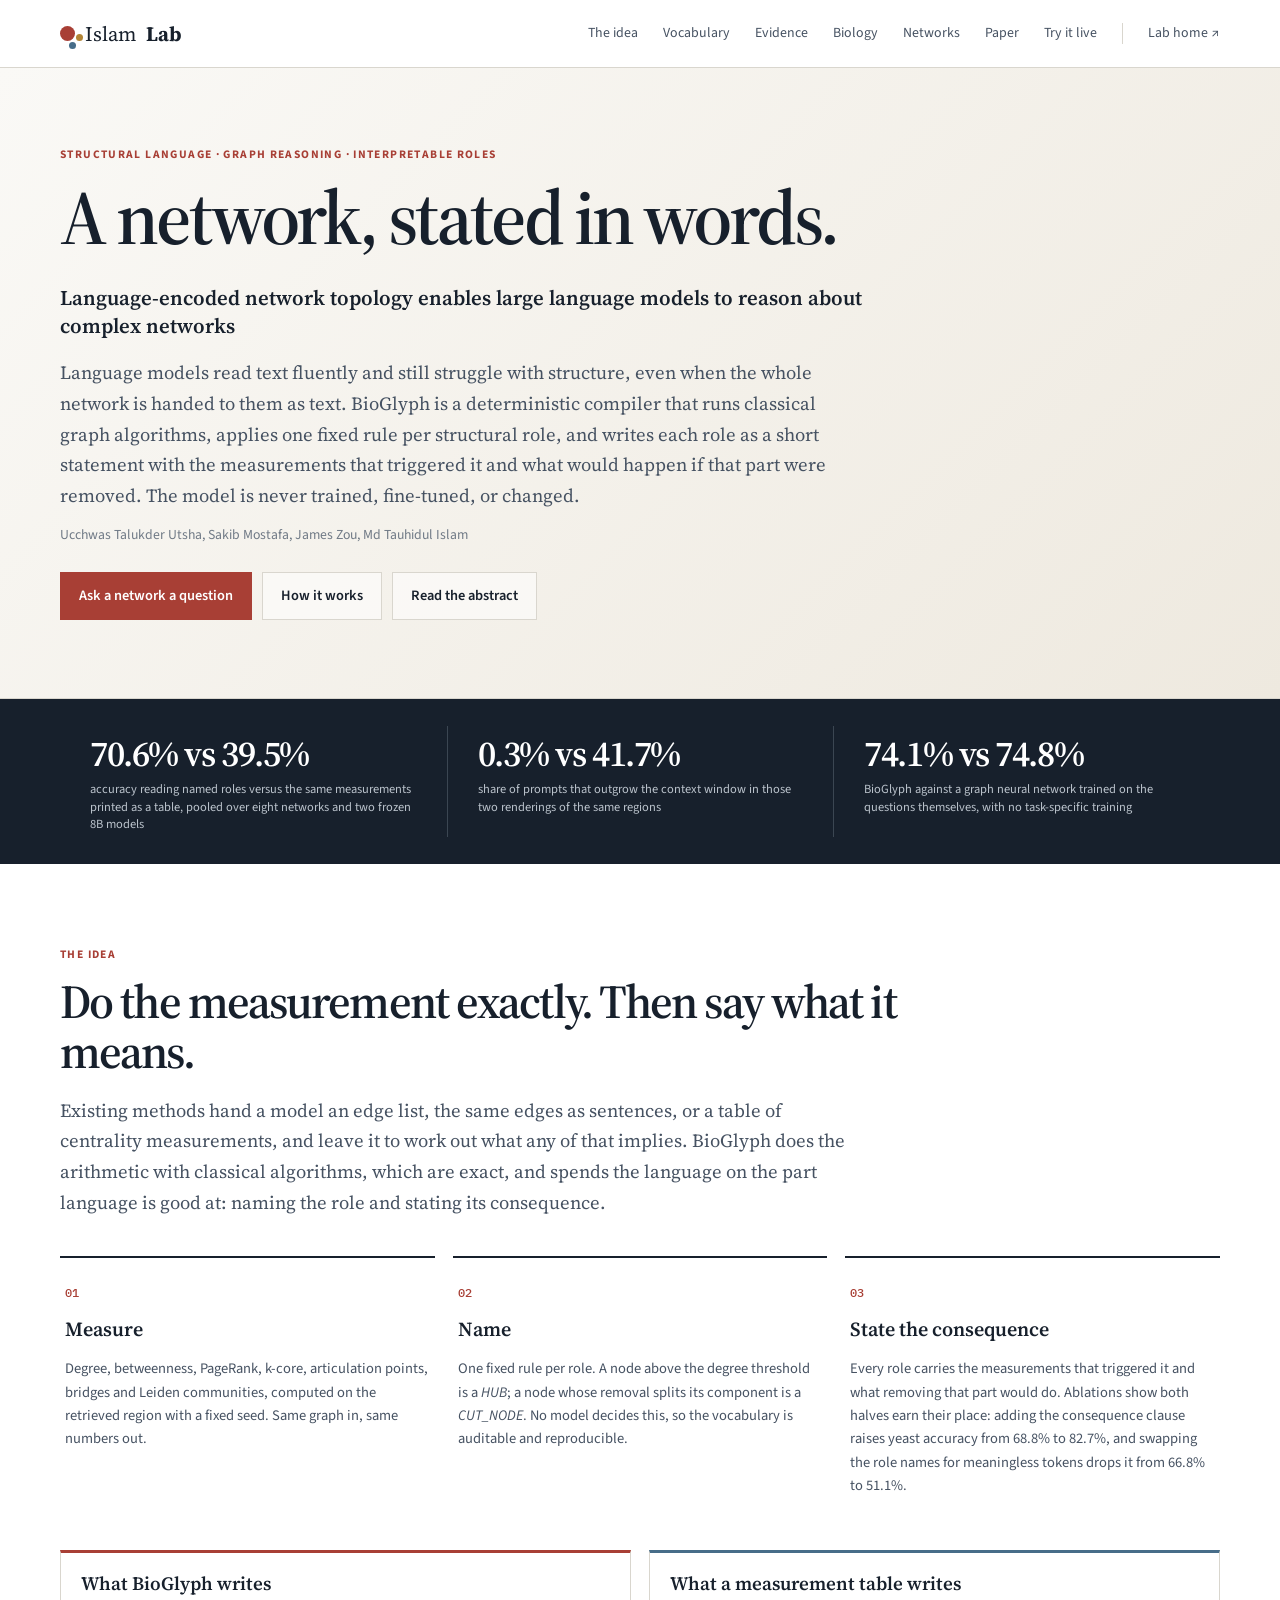
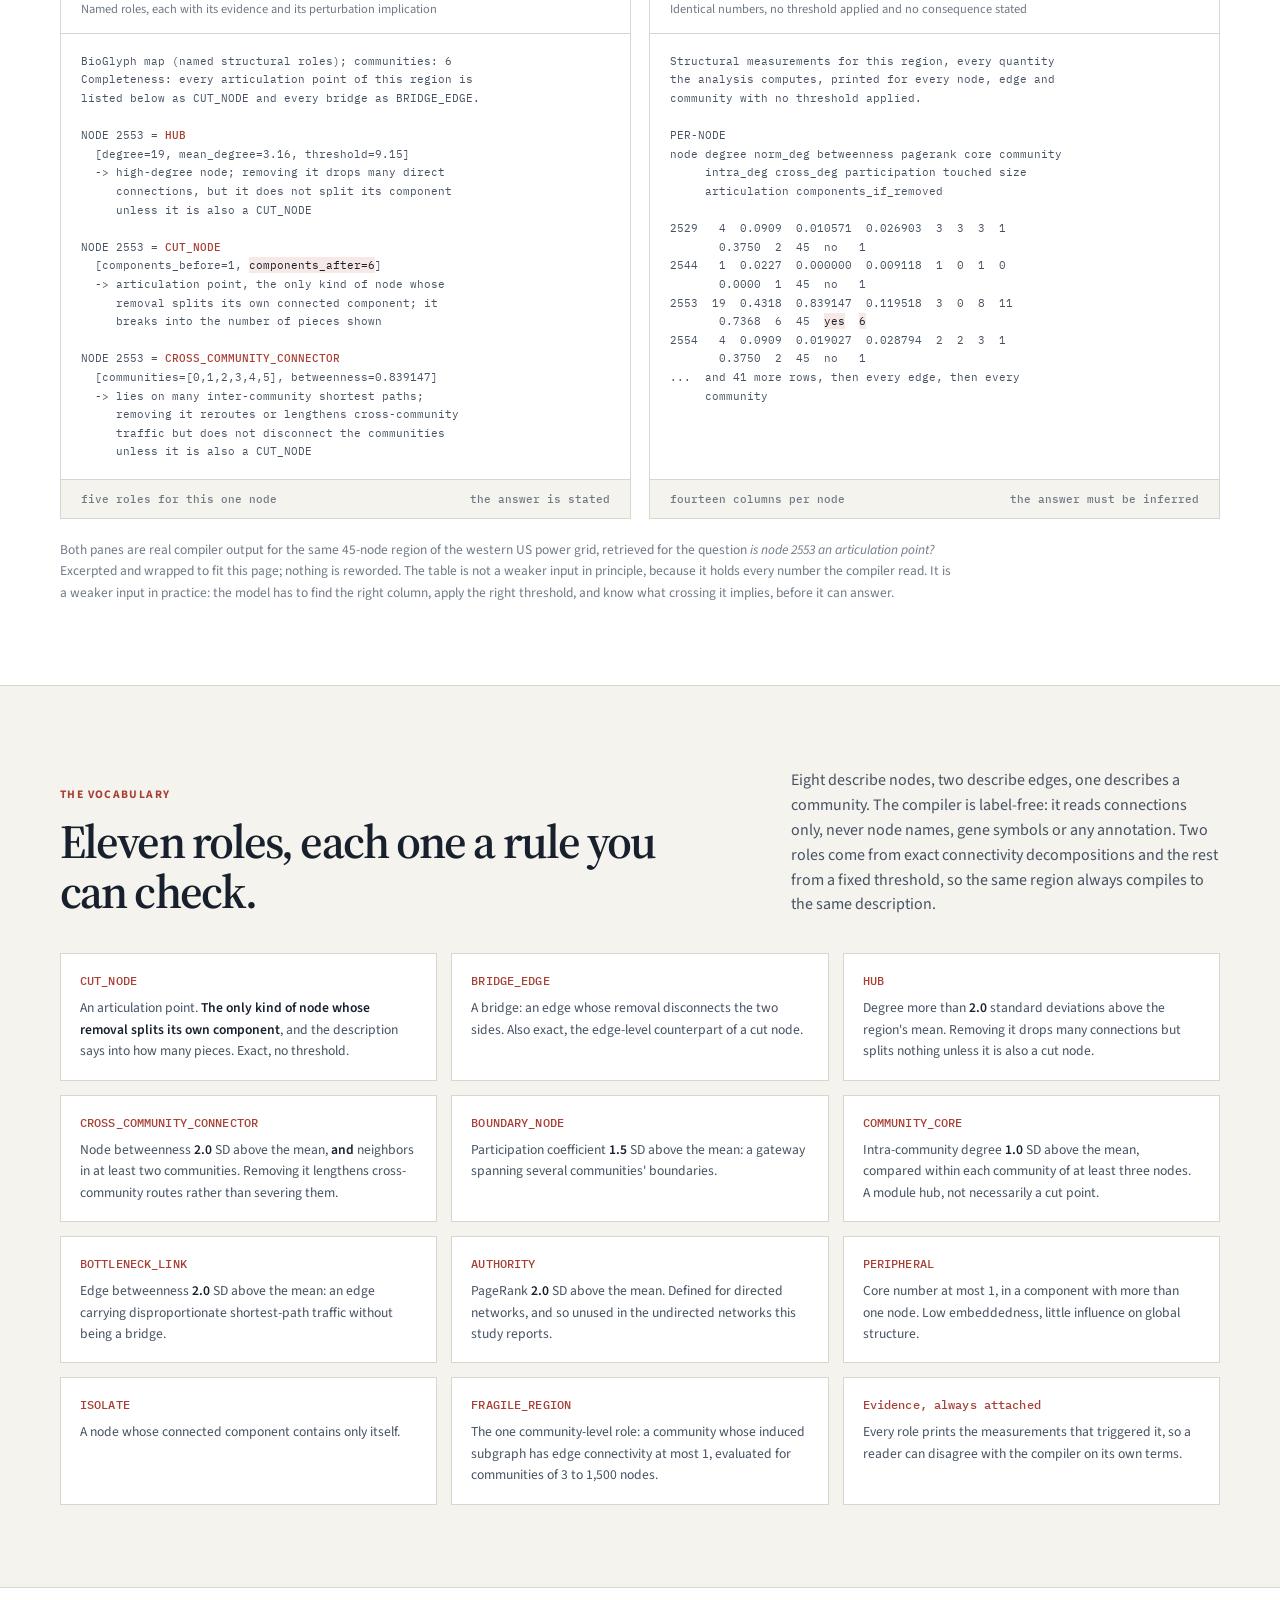
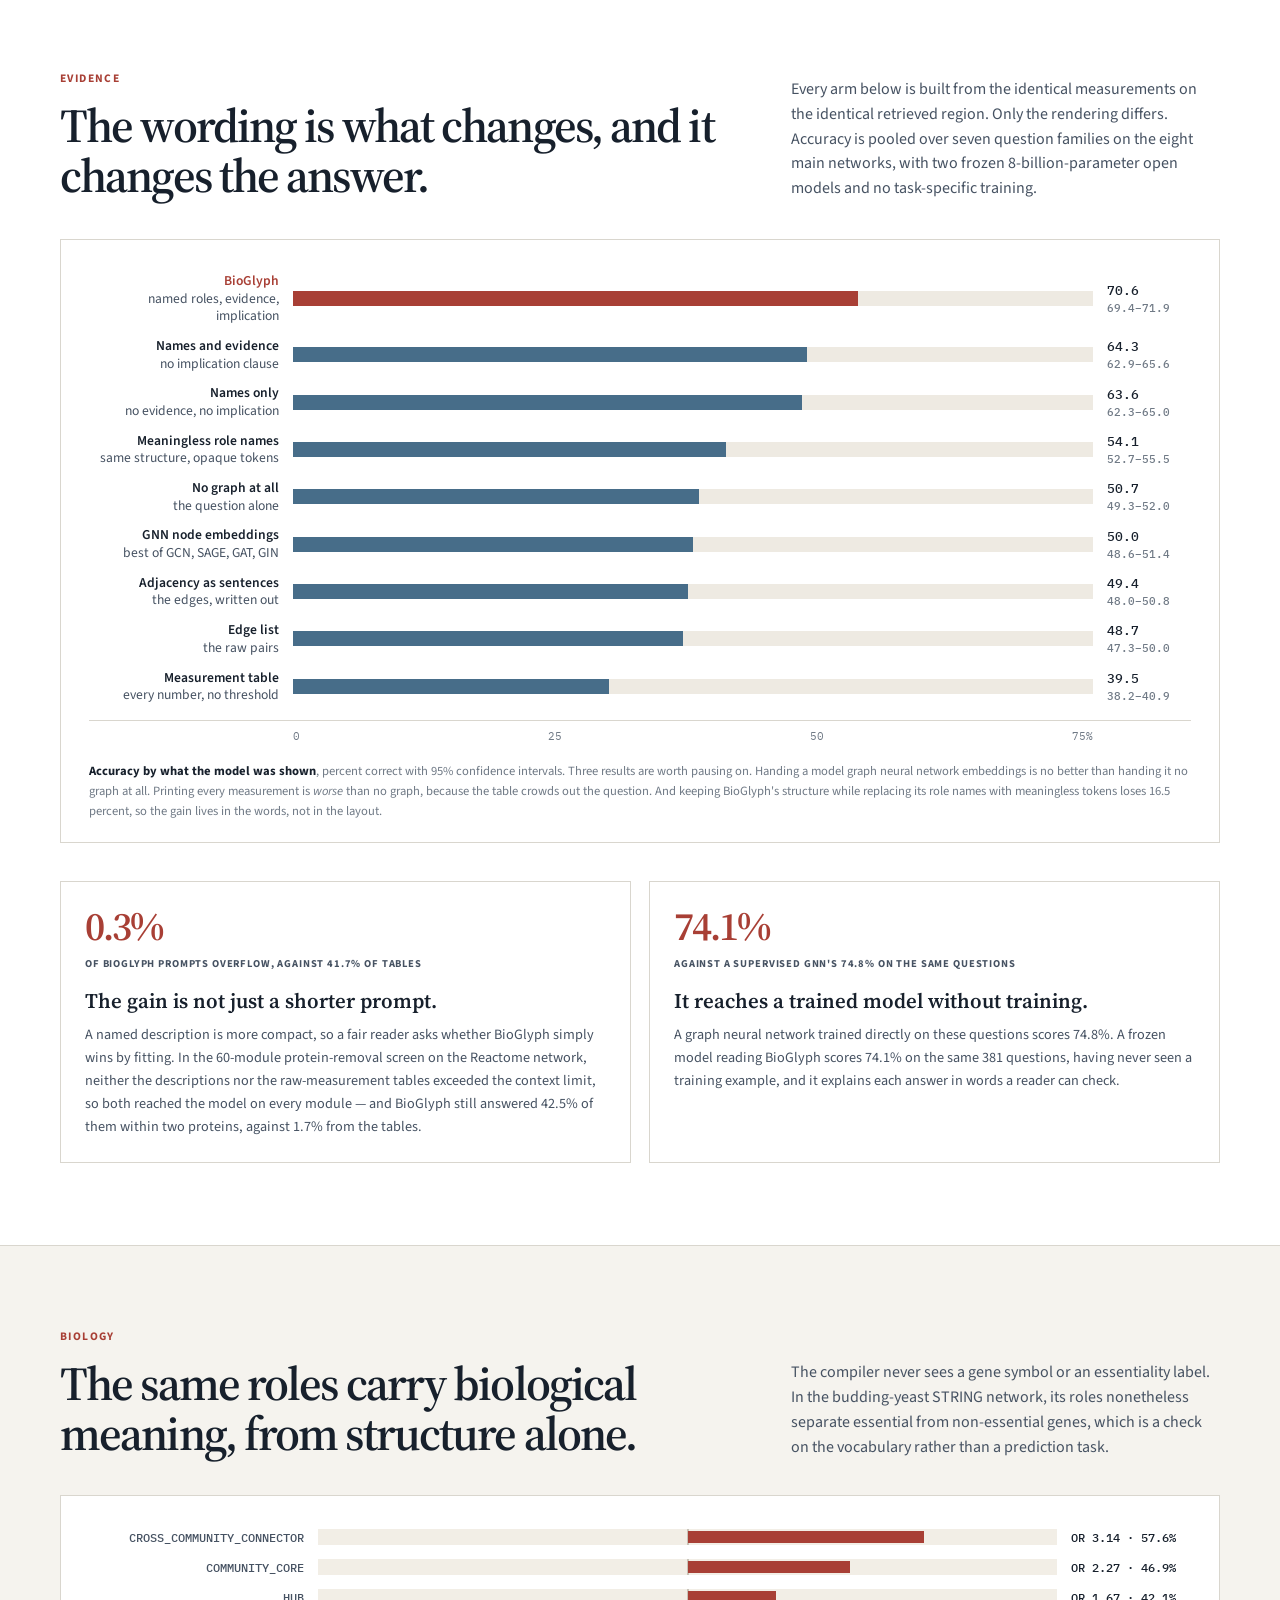
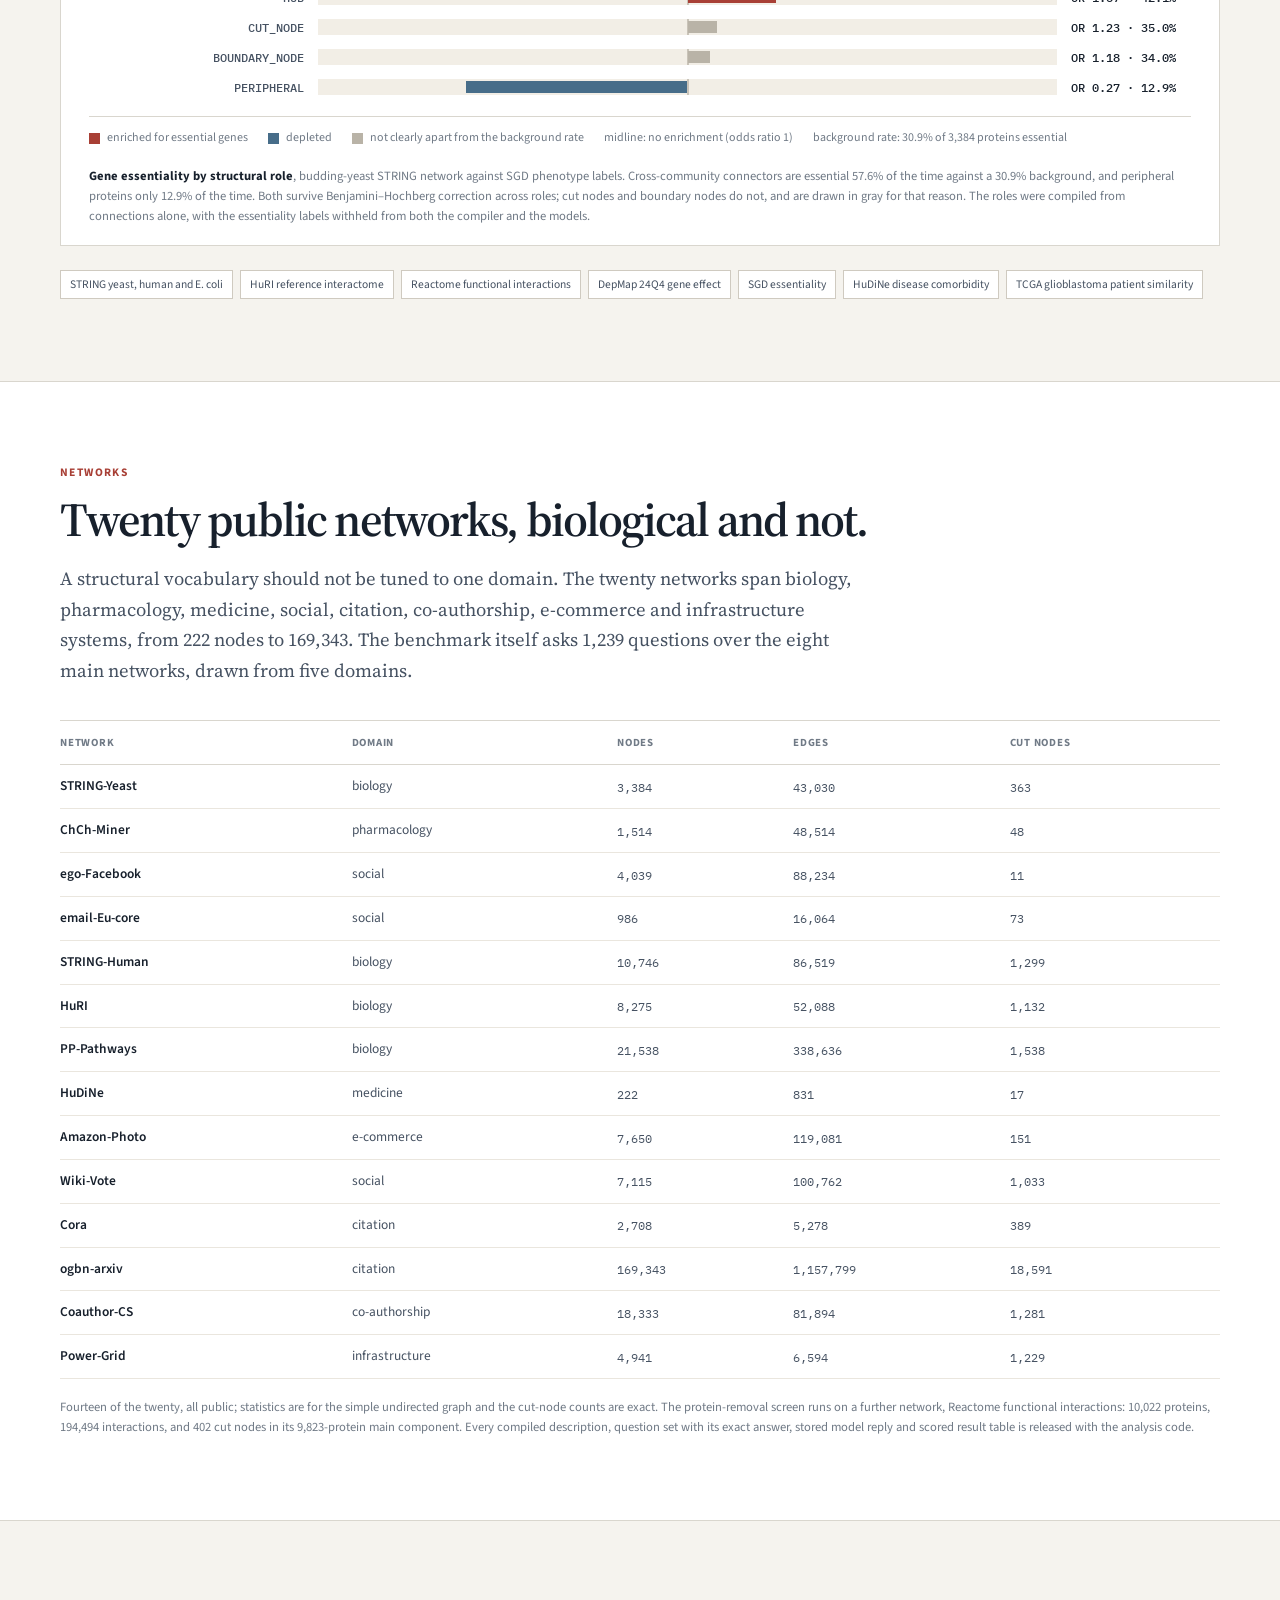
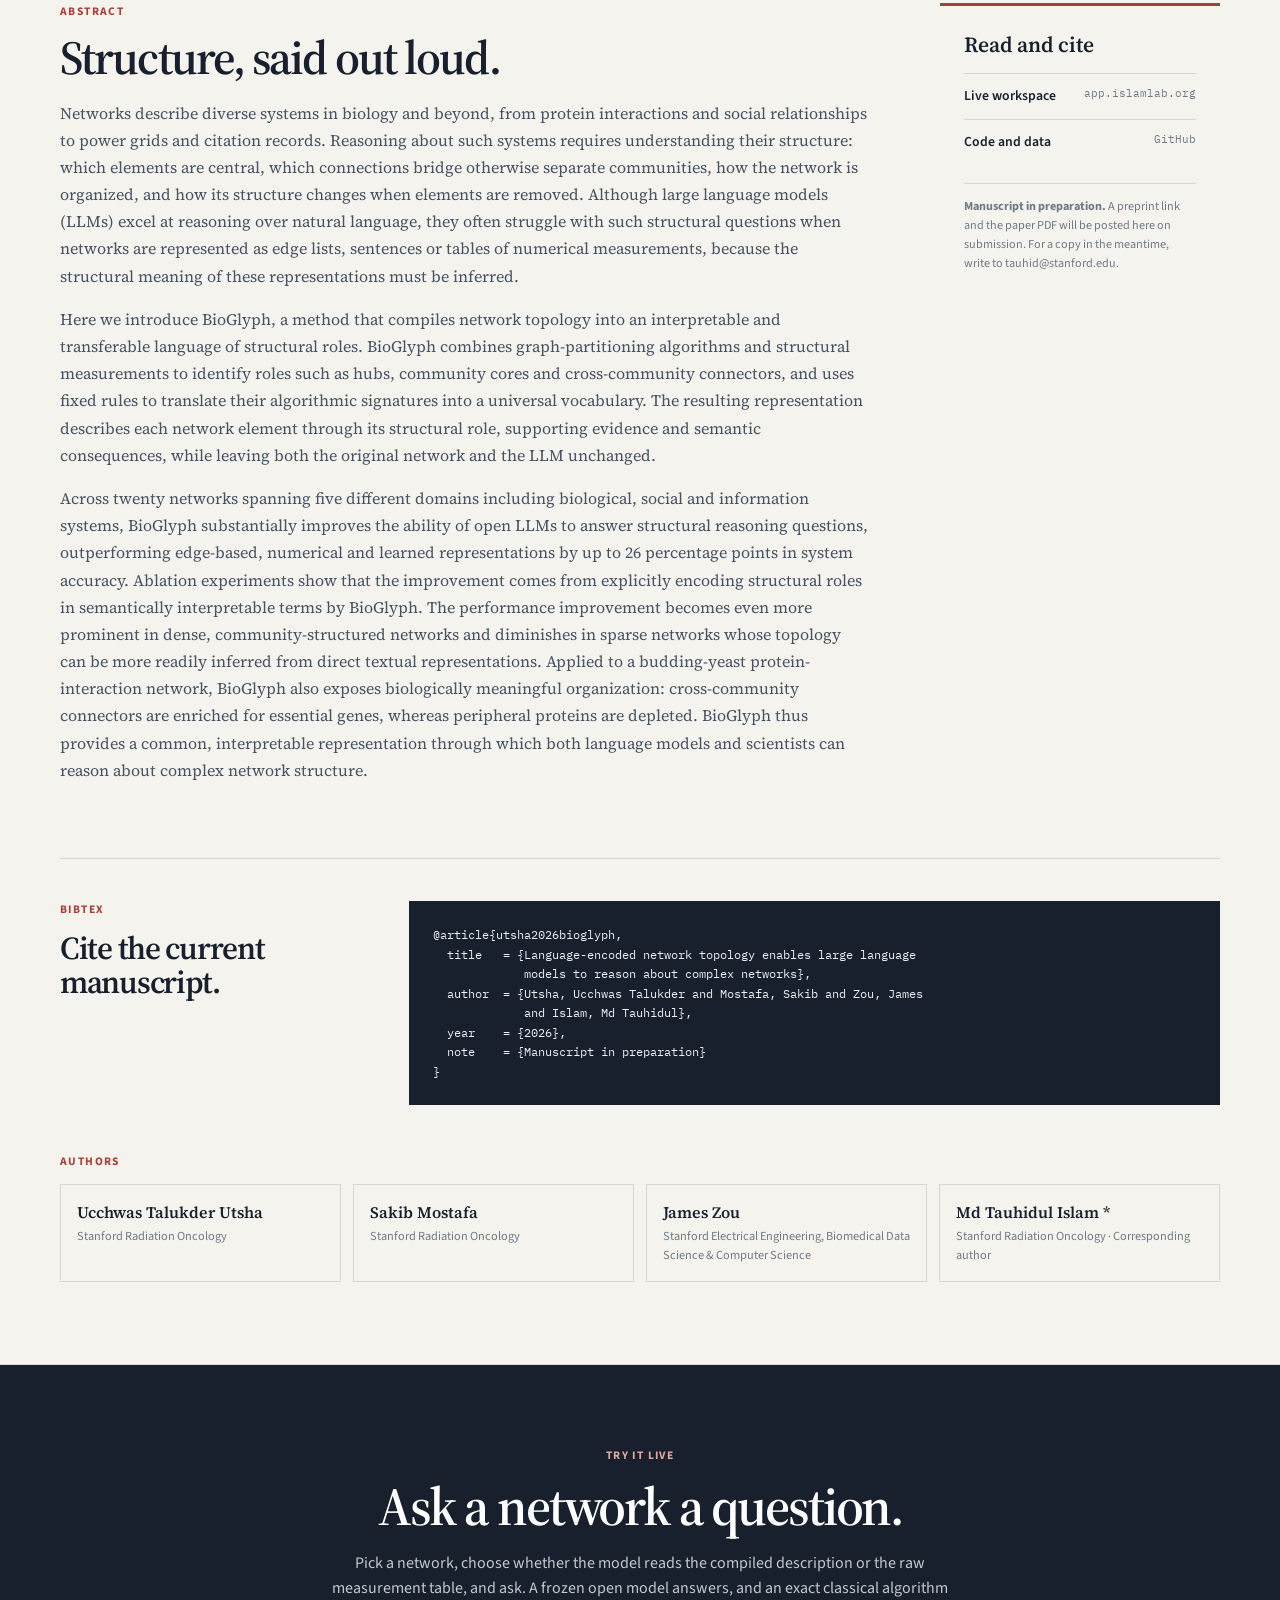
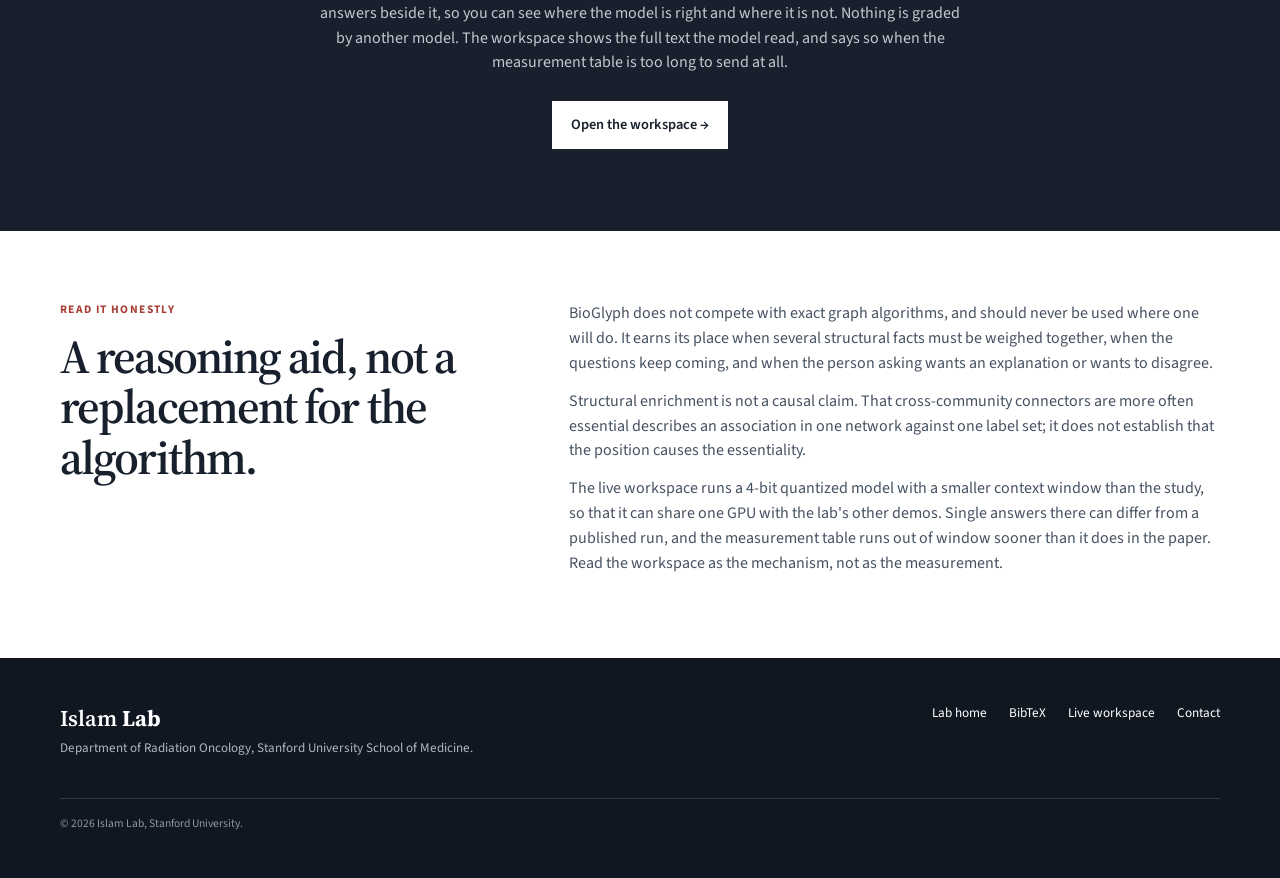
==== bioglyph/index.html @ e112db6c "Add boundary-node row and mark non-significant enrichments as the figure does" ====
<!doctype html>
<html lang="en">
<head>
<meta charset="utf-8">
<meta name="viewport" content="width=device-width, initial-scale=1">
<title>BioGlyph &middot; Language-encoded network topology for large language models</title>
<meta name="description" content="BioGlyph is a deterministic compiler that states a network's structure in words. Small open models reading its named structural roles answer connectivity, importance and perturbation questions far more reliably than from any other rendering of the same region.">
<meta property="og:type" content="website">
<meta property="og:title" content="BioGlyph &middot; Islam Lab">
<meta property="og:description" content="A compiler that states network structure in words, so language models can reason about topology and counterfactuals. Explore the method, the evidence, and a live workspace.">
<meta property="og:url" content="https://islamlab.org/bioglyph/">
<meta name="twitter:card" content="summary">
<link rel="canonical" href="https://islamlab.org/bioglyph/">
<link rel="icon" href="data:image/svg+xml,<svg xmlns='http://www.w3.org/2000/svg' viewBox='0 0 32 32'><rect width='32' height='32' rx='8' fill='%231c2436'/><circle cx='10' cy='11' r='2.4' fill='%23f2c94c'/><circle cx='21' cy='14' r='2.4' fill='%23e07a5f'/><circle cx='14' cy='21.5' r='2' fill='%234f7290'/><circle cx='23' cy='23' r='1.8' fill='%237f9d6a'/></svg>">
<link rel="preconnect" href="https://fonts.googleapis.com">
<link rel="preconnect" href="https://fonts.gstatic.com" crossorigin>
<link href="https://fonts.googleapis.com/css2?family=Source+Serif+4:opsz,wght@8..60,400;8..60,600;8..60,700&family=Source+Sans+3:wght@400;500;600;700&family=IBM+Plex+Mono:wght@400;500&display=swap" rel="stylesheet">
<link rel="stylesheet" href="style.css">
</head>
<body>

<nav class="nav">
  <div class="wrap nav-inner">
    <a class="brand" href="/"><span class="glyph"></span>Islam<b>Lab</b></a>
    <div class="nav-links">
      <a href="#idea">The idea</a>
      <a href="#vocabulary">Vocabulary</a>
      <a href="#evidence">Evidence</a>
      <a href="#biology">Biology</a>
      <a href="#networks">Networks</a>
      <a href="#paper">Paper</a>
      <a href="#try">Try it live</a>
      <a class="back" href="/">Lab home&nbsp;&#8599;</a>
    </div>
  </div>
</nav>

<header class="hero">
  <div class="wrap">
    <div class="eyebrow">Structural language &middot; Graph reasoning &middot; Interpretable roles</div>
    <h1>A network, stated in&nbsp;words.</h1>
    <p class="paper-title">Language-encoded network topology enables large language models to reason about complex networks</p>
    <p class="lead">Language models read text fluently and still struggle with structure, even when the
    whole network is handed to them as text. BioGlyph is a deterministic compiler that runs classical
    graph algorithms, applies one fixed rule per structural role, and writes each role as a short
    statement with the measurements that triggered it and what would happen if that part were
    removed. The model is never trained, fine-tuned, or changed.</p>
    <p class="author-line">Ucchwas Talukder Utsha, Sakib Mostafa, James Zou, Md Tauhidul Islam</p>
    <div class="hero-actions">
      <a class="button primary" href="https://app.islamlab.org/bioglyph/">Ask a network a question</a>
      <a class="button ghost" href="#idea">How it works</a>
      <a class="button ghost" href="#paper">Read the abstract</a>
    </div>
  </div>
</header>

<main>
<section class="numbers">
  <div class="wrap number-grid">
    <div><strong>70.6% vs 39.5%</strong><span>accuracy reading named roles versus the same measurements printed as a table, pooled over eight networks and two frozen 8B models</span></div>
    <div><strong>0.3% vs 41.7%</strong><span>share of prompts that outgrow the context window in those two renderings of the same regions</span></div>
    <div><strong>74.1% vs 74.8%</strong><span>BioGlyph against a graph neural network trained on the questions themselves, with no task-specific training</span></div>
  </div>
</section>

<section id="idea">
  <div class="wrap">
    <div class="eyebrow">The idea</div>
    <h2>Do the measurement exactly. Then say what it means.</h2>
    <p class="lead">Existing methods hand a model an edge list, the same edges as sentences, or a
    table of centrality measurements, and leave it to work out what any of that implies. BioGlyph
    does the arithmetic with classical algorithms, which are exact, and spends the language on the
    part language is good at: naming the role and stating its consequence.</p>

    <div class="steps">
      <article>
        <span>01</span>
        <h3>Measure</h3>
        <p>Degree, betweenness, PageRank, k-core, articulation points, bridges and Leiden
        communities, computed on the retrieved region with a fixed seed. Same graph in, same
        numbers out.</p>
      </article>
      <article>
        <span>02</span>
        <h3>Name</h3>
        <p>One fixed rule per role. A node above the degree threshold is a <em>HUB</em>; a node whose
        removal splits its component is a <em>CUT_NODE</em>. No model decides this, so the vocabulary
        is auditable and reproducible.</p>
      </article>
      <article>
        <span>03</span>
        <h3>State the consequence</h3>
        <p>Every role carries the measurements that triggered it and what removing that part would
        do. Ablations show both halves earn their place: adding the consequence clause raises yeast
        accuracy from 68.8% to 82.7%, and swapping the role names for meaningless tokens drops it
        from 66.8% to 51.1%.</p>
      </article>
    </div>

    <div class="render-pair">
      <div class="render win">
        <div class="render-head">
          <b>What BioGlyph writes</b>
          <span>Named roles, each with its evidence and its perturbation implication</span>
        </div>
<pre>BioGlyph map (named structural roles); communities: 6
Completeness: every articulation point of this region is
listed below as CUT_NODE and every bridge as BRIDGE_EDGE.

NODE 2553 = <span class="rolename">HUB</span>
  [degree=19, mean_degree=3.16, threshold=9.15]
  -&gt; high-degree node; removing it drops many direct
     connections, but it does not split its component
     unless it is also a CUT_NODE

NODE 2553 = <span class="rolename">CUT_NODE</span>
  [components_before=1, <mark>components_after=6</mark>]
  -&gt; articulation point, the only kind of node whose
     removal splits its own connected component; it
     breaks into the number of pieces shown

NODE 2553 = <span class="rolename">CROSS_COMMUNITY_CONNECTOR</span>
  [communities=[0,1,2,3,4,5], betweenness=0.839147]
  -&gt; lies on many inter-community shortest paths;
     removing it reroutes or lengthens cross-community
     traffic but does not disconnect the communities
     unless it is also a CUT_NODE</pre>
        <div class="render-foot"><span>five roles for this one node</span><span>the answer is stated</span></div>
      </div>

      <div class="render lose">
        <div class="render-head">
          <b>What a measurement table writes</b>
          <span>Identical numbers, no threshold applied and no consequence stated</span>
        </div>
<pre>Structural measurements for this region, every quantity
the analysis computes, printed for every node, edge and
community with no threshold applied.

PER-NODE
node degree norm_deg betweenness pagerank core community
     intra_deg cross_deg participation touched size
     articulation components_if_removed

2529   4  0.0909  0.010571  0.026903  3  3  3  1
       0.3750  2  45  no   1
2544   1  0.0227  0.000000  0.009118  1  0  1  0
       0.0000  1  45  no   1
2553  19  0.4318  0.839147  0.119518  3  0  8  11
       0.7368  6  45  <mark>yes</mark>  <mark>6</mark>
2554   4  0.0909  0.019027  0.028794  2  2  3  1
       0.3750  2  45  no   1
...  and 41 more rows, then every edge, then every
     community</pre>
        <div class="render-foot"><span>fourteen columns per node</span><span>the answer must be inferred</span></div>
      </div>
    </div>
    <p class="render-note">Both panes are real compiler output for the same 45-node region of the
    western US power grid, retrieved for the question <i>is node 2553 an articulation point?</i>
    Excerpted and wrapped to fit this page; nothing is reworded. The table is not a weaker input in
    principle, because it holds every number the compiler read. It is a weaker input in practice:
    the model has to find the right column, apply the right threshold, and know what crossing it
    implies, before it can answer.</p>
  </div>
</section>

<section id="vocabulary" class="alt">
  <div class="wrap">
    <div class="section-head">
      <div>
        <div class="eyebrow">The vocabulary</div>
        <h2>Eleven roles, each one a rule you can check.</h2>
      </div>
      <p>Eight describe nodes, two describe edges, one describes a community. The compiler is
      label-free: it reads connections only, never node names, gene symbols or any annotation. Two
      roles come from exact connectivity decompositions and the rest from a fixed threshold, so the
      same region always compiles to the same description.</p>
    </div>
    <div class="roles">
      <div class="role"><b>CUT_NODE</b><p>An articulation point. <em>The only kind of node whose
      removal splits its own component</em>, and the description says into how many pieces. Exact,
      no threshold.</p></div>
      <div class="role"><b>BRIDGE_EDGE</b><p>A bridge: an edge whose removal disconnects the two
      sides. Also exact, the edge-level counterpart of a cut node.</p></div>
      <div class="role"><b>HUB</b><p>Degree more than <em>2.0</em> standard deviations above the
      region's mean. Removing it drops many connections but splits nothing unless it is also a cut
      node.</p></div>
      <div class="role"><b>CROSS_COMMUNITY_CONNECTOR</b><p>Node betweenness <em>2.0</em> SD above the
      mean, <em>and</em> neighbors in at least two communities. Removing it lengthens
      cross-community routes rather than severing them.</p></div>
      <div class="role"><b>BOUNDARY_NODE</b><p>Participation coefficient <em>1.5</em> SD above the
      mean: a gateway spanning several communities' boundaries.</p></div>
      <div class="role"><b>COMMUNITY_CORE</b><p>Intra-community degree <em>1.0</em> SD above the
      mean, compared within each community of at least three nodes. A module hub, not necessarily a
      cut point.</p></div>
      <div class="role"><b>BOTTLENECK_LINK</b><p>Edge betweenness <em>2.0</em> SD above the mean:
      an edge carrying disproportionate shortest-path traffic without being a bridge.</p></div>
      <div class="role"><b>AUTHORITY</b><p>PageRank <em>2.0</em> SD above the mean. Defined for
      directed networks, and so unused in the undirected networks this study reports.</p></div>
      <div class="role"><b>PERIPHERAL</b><p>Core number at most 1, in a component with more than one
      node. Low embeddedness, little influence on global structure.</p></div>
      <div class="role"><b>ISOLATE</b><p>A node whose connected component contains only
      itself.</p></div>
      <div class="role"><b>FRAGILE_REGION</b><p>The one community-level role: a community whose
      induced subgraph has edge connectivity at most 1, evaluated for communities of 3 to 1,500
      nodes.</p></div>
      <div class="role"><b>Evidence, always attached</b><p>Every role prints the measurements that
      triggered it, so a reader can disagree with the compiler on its own terms.</p></div>
    </div>
  </div>
</section>

<section id="evidence">
  <div class="wrap">
    <div class="section-head">
      <div>
        <div class="eyebrow">Evidence</div>
        <h2>The wording is what changes, and it changes the answer.</h2>
      </div>
      <p>Every arm below is built from the identical measurements on the identical retrieved region.
      Only the rendering differs. Accuracy is pooled over seven question families on the eight main
      networks, with two frozen 8-billion-parameter open models and no task-specific training.</p>
    </div>

    <div class="chart">
      <div class="chart-row hi">
        <div class="k"><b>BioGlyph</b>named roles, evidence, implication</div>
        <div class="bar"><i style="--w:70.6%"></i></div>
        <div class="v">70.6<small>69.4&ndash;71.9</small></div>
      </div>
      <div class="chart-row">
        <div class="k"><b>Names and evidence</b>no implication clause</div>
        <div class="bar"><i style="--w:64.3%"></i></div>
        <div class="v">64.3<small>62.9&ndash;65.6</small></div>
      </div>
      <div class="chart-row">
        <div class="k"><b>Names only</b>no evidence, no implication</div>
        <div class="bar"><i style="--w:63.6%"></i></div>
        <div class="v">63.6<small>62.3&ndash;65.0</small></div>
      </div>
      <div class="chart-row">
        <div class="k"><b>Meaningless role names</b>same structure, opaque tokens</div>
        <div class="bar"><i style="--w:54.1%"></i></div>
        <div class="v">54.1<small>52.7&ndash;55.5</small></div>
      </div>
      <div class="chart-row">
        <div class="k"><b>No graph at all</b>the question alone</div>
        <div class="bar"><i style="--w:50.7%"></i></div>
        <div class="v">50.7<small>49.3&ndash;52.0</small></div>
      </div>
      <div class="chart-row">
        <div class="k"><b>GNN node embeddings</b>best of GCN, SAGE, GAT, GIN</div>
        <div class="bar"><i style="--w:50.0%"></i></div>
        <div class="v">50.0<small>48.6&ndash;51.4</small></div>
      </div>
      <div class="chart-row">
        <div class="k"><b>Adjacency as sentences</b>the edges, written out</div>
        <div class="bar"><i style="--w:49.4%"></i></div>
        <div class="v">49.4<small>48.0&ndash;50.8</small></div>
      </div>
      <div class="chart-row">
        <div class="k"><b>Edge list</b>the raw pairs</div>
        <div class="bar"><i style="--w:48.7%"></i></div>
        <div class="v">48.7<small>47.3&ndash;50.0</small></div>
      </div>
      <div class="chart-row">
        <div class="k"><b>Measurement table</b>every number, no threshold</div>
        <div class="bar"><i style="--w:39.5%"></i></div>
        <div class="v">39.5<small>38.2&ndash;40.9</small></div>
      </div>
      <div class="chart-axis"><div class="ticks"><span>0</span><span>25</span><span>50</span><span>75%</span></div></div>
      <p class="chart-cap"><b>Accuracy by what the model was shown</b>, percent correct with 95%
      confidence intervals. Three results are worth pausing on. Handing a model graph neural network
      embeddings is no better than handing it no graph at all. Printing every measurement is
      <i>worse</i> than no graph, because the table crowds out the question. And keeping BioGlyph's
      structure while replacing its role names with meaningless tokens loses 16.5 percent, so the
      gain lives in the words, not in the layout.</p>
    </div>

    <div class="finds">
      <div class="find">
        <strong>0.3%</strong><span>of BioGlyph prompts overflow, against 41.7% of tables</span>
        <h3>The gain is not just a shorter prompt.</h3>
        <p>A named description is more compact, so a fair reader asks whether BioGlyph simply wins by
        fitting. In the 60-module protein-removal screen on the Reactome network, neither the
        descriptions nor the raw-measurement tables exceeded the context limit, so both reached the
        model on every module &mdash; and BioGlyph still answered 42.5% of them within two proteins,
        against 1.7% from the tables.</p>
      </div>
      <div class="find">
        <strong>74.1%</strong><span>against a supervised GNN's 74.8% on the same questions</span>
        <h3>It reaches a trained model without training.</h3>
        <p>A graph neural network trained directly on these questions scores 74.8%. A frozen model
        reading BioGlyph scores 74.1% on the same 381 questions, having never seen a training
        example, and it explains each answer in words a reader can check.</p>
      </div>
    </div>
  </div>
</section>

<section id="biology" class="alt">
  <div class="wrap">
    <div class="section-head">
      <div>
        <div class="eyebrow">Biology</div>
        <h2>The same roles carry biological meaning, from structure alone.</h2>
      </div>
      <p>The compiler never sees a gene symbol or an essentiality label. In the budding-yeast STRING
      network, its roles nonetheless separate essential from non-essential genes, which is a check on
      the vocabulary rather than a prediction task.</p>
    </div>

    <div class="enrich">
      <div class="enrich-row">
        <div class="k">CROSS_COMMUNITY_CONNECTOR</div>
        <div class="track"><i style="--l:50%;--w:32%"></i></div>
        <div class="v">OR 3.14 &middot; 57.6%</div>
      </div>
      <div class="enrich-row">
        <div class="k">COMMUNITY_CORE</div>
        <div class="track"><i style="--l:50%;--w:22%"></i></div>
        <div class="v">OR 2.27 &middot; 46.9%</div>
      </div>
      <div class="enrich-row">
        <div class="k">HUB</div>
        <div class="track"><i style="--l:50%;--w:12%"></i></div>
        <div class="v">OR 1.67 &middot; 42.1%</div>
      </div>
      <div class="enrich-row ns">
        <div class="k">CUT_NODE</div>
        <div class="track"><i style="--l:50%;--w:4%"></i></div>
        <div class="v">OR 1.23 &middot; 35.0%</div>
      </div>
      <div class="enrich-row ns">
        <div class="k">BOUNDARY_NODE</div>
        <div class="track"><i style="--l:50%;--w:3%"></i></div>
        <div class="v">OR 1.18 &middot; 34.0%</div>
      </div>
      <div class="enrich-row dep">
        <div class="k">PERIPHERAL</div>
        <div class="track"><i style="--l:20%;--w:30%"></i></div>
        <div class="v">OR 0.27 &middot; 12.9%</div>
      </div>
      <div class="enrich-legend">
        <span><i class="up"></i>enriched for essential genes</span>
        <span><i class="down"></i>depleted</span>
        <span><i class="ns"></i>not clearly apart from the background rate</span>
        <span>midline: no enrichment (odds ratio 1)</span>
        <span>background rate: 30.9% of 3,384 proteins essential</span>
      </div>
      <p class="chart-cap"><b>Gene essentiality by structural role</b>, budding-yeast STRING network
      against SGD phenotype labels. Cross-community connectors are essential 57.6% of the time
      against a 30.9% background, and peripheral proteins only 12.9% of the time. Both survive
      Benjamini&ndash;Hochberg correction across roles; cut nodes and boundary nodes do not, and are
      drawn in gray for that reason. The roles were compiled from connections alone, with the
      essentiality labels withheld from both the compiler and the models.</p>
    </div>

    <div class="pill-row">
      <span>STRING yeast, human and E. coli</span>
      <span>HuRI reference interactome</span>
      <span>Reactome functional interactions</span>
      <span>DepMap 24Q4 gene effect</span>
      <span>SGD essentiality</span>
      <span>HuDiNe disease comorbidity</span>
      <span>TCGA glioblastoma patient similarity</span>
    </div>
  </div>
</section>

<section id="networks">
  <div class="wrap">
    <div class="eyebrow">Networks</div>
    <h2>Twenty public networks, biological and not.</h2>
    <p class="lead">A structural vocabulary should not be tuned to one domain. The twenty networks
    span biology, pharmacology, medicine, social, citation, co-authorship, e-commerce and
    infrastructure systems, from 222 nodes to 169,343. The benchmark itself asks 1,239 questions
    over the eight main networks, drawn from five domains.</p>
    <div class="datasets">
      <table>
        <thead><tr><th>Network</th><th>Domain</th><th class="n">Nodes</th><th class="n">Edges</th><th class="n">Cut nodes</th></tr></thead>
        <tbody>
          <tr><td>STRING-Yeast</td><td>biology</td><td class="n">3,384</td><td class="n">43,030</td><td class="n">363</td></tr>
          <tr><td>ChCh-Miner</td><td>pharmacology</td><td class="n">1,514</td><td class="n">48,514</td><td class="n">48</td></tr>
          <tr><td>ego-Facebook</td><td>social</td><td class="n">4,039</td><td class="n">88,234</td><td class="n">11</td></tr>
          <tr><td>email-Eu-core</td><td>social</td><td class="n">986</td><td class="n">16,064</td><td class="n">73</td></tr>
          <tr><td>STRING-Human</td><td>biology</td><td class="n">10,746</td><td class="n">86,519</td><td class="n">1,299</td></tr>
          <tr><td>HuRI</td><td>biology</td><td class="n">8,275</td><td class="n">52,088</td><td class="n">1,132</td></tr>
          <tr><td>PP-Pathways</td><td>biology</td><td class="n">21,538</td><td class="n">338,636</td><td class="n">1,538</td></tr>
          <tr><td>HuDiNe</td><td>medicine</td><td class="n">222</td><td class="n">831</td><td class="n">17</td></tr>
          <tr><td>Amazon-Photo</td><td>e-commerce</td><td class="n">7,650</td><td class="n">119,081</td><td class="n">151</td></tr>
          <tr><td>Wiki-Vote</td><td>social</td><td class="n">7,115</td><td class="n">100,762</td><td class="n">1,033</td></tr>
          <tr><td>Cora</td><td>citation</td><td class="n">2,708</td><td class="n">5,278</td><td class="n">389</td></tr>
          <tr><td>ogbn-arxiv</td><td>citation</td><td class="n">169,343</td><td class="n">1,157,799</td><td class="n">18,591</td></tr>
          <tr><td>Coauthor-CS</td><td>co-authorship</td><td class="n">18,333</td><td class="n">81,894</td><td class="n">1,281</td></tr>
          <tr><td>Power-Grid</td><td>infrastructure</td><td class="n">4,941</td><td class="n">6,594</td><td class="n">1,229</td></tr>
        </tbody>
      </table>
    </div>
    <p class="chart-cap">Fourteen of the twenty, all public; statistics are for the simple
    undirected graph and the cut-node counts are exact. The protein-removal screen runs on a
    further network, Reactome functional interactions: 10,022 proteins, 194,494 interactions, and
    402 cut nodes in its 9,823-protein main component. Every compiled description, question set
    with its exact answer, stored model reply and scored result table is released with the analysis
    code.</p>
  </div>
</section>

<section id="paper" class="alt">
  <div class="wrap">
    <div class="paper-grid">
      <div>
        <div class="eyebrow">Abstract</div>
        <h2>Structure, said out loud.</h2>
        <div class="abstract-copy">
          <p>Networks describe diverse systems in biology and beyond, from protein interactions and
          social relationships to power grids and citation records. Reasoning about such systems
          requires understanding their structure: which elements are central, which connections
          bridge otherwise separate communities, how the network is organized, and how its structure
          changes when elements are removed. Although large language models (LLMs) excel at reasoning
          over natural language, they often struggle with such structural questions when networks are
          represented as edge lists, sentences or tables of numerical measurements, because the
          structural meaning of these representations must be inferred.</p>
          <p>Here we introduce BioGlyph, a method that compiles network topology into an interpretable
          and transferable language of structural roles. BioGlyph combines graph-partitioning
          algorithms and structural measurements to identify roles such as hubs, community cores and
          cross-community connectors, and uses fixed rules to translate their algorithmic signatures
          into a universal vocabulary. The resulting representation describes each network element
          through its structural role, supporting evidence and semantic consequences, while leaving
          both the original network and the LLM unchanged.</p>
          <p>Across twenty networks spanning five different domains including biological, social and
          information systems, BioGlyph substantially improves the ability of open LLMs to answer
          structural reasoning questions, outperforming edge-based, numerical and learned
          representations by up to 26 percentage points in system accuracy. Ablation experiments show
          that the improvement comes from explicitly encoding structural roles in semantically
          interpretable terms by BioGlyph. The performance improvement becomes even more prominent in
          dense, community-structured networks and diminishes in sparse networks whose topology can
          be more readily inferred from direct textual representations. Applied to a budding-yeast
          protein-interaction network, BioGlyph also exposes biologically meaningful organization:
          cross-community connectors are enriched for essential genes, whereas peripheral proteins
          are depleted. BioGlyph thus provides a common, interpretable representation through which
          both language models and scientists can reason about complex network structure.</p>
        </div>
      </div>
      <aside class="paper-links">
        <h3>Read and cite</h3>
        <a href="#try">Live workspace <span>app.islamlab.org</span></a>
        <a href="https://github.com/tauhidstanford" target="_blank" rel="noopener">Code and data <span>GitHub</span></a>
        <p class="status-note"><b>Manuscript in preparation.</b> A preprint link and the paper PDF
        will be posted here on submission. For a copy in the meantime, write to
        <a href="mailto:tauhid@stanford.edu">tauhid@stanford.edu</a>.</p>
      </aside>
    </div>

    <div class="citation-grid" id="cite">
      <div>
        <div class="eyebrow">BibTeX</div>
        <h2>Cite the current manuscript.</h2>
      </div>
      <pre>@article{utsha2026bioglyph,
  title   = {Language-encoded network topology enables large language
             models to reason about complex networks},
  author  = {Utsha, Ucchwas Talukder and Mostafa, Sakib and Zou, James
             and Islam, Md Tauhidul},
  year    = {2026},
  note    = {Manuscript in preparation}
}</pre>
    </div>

    <div class="authors-section">
      <div class="eyebrow">Authors</div>
      <div class="author-grid">
        <span><b>Ucchwas Talukder Utsha</b>Stanford Radiation Oncology</span>
        <span><b>Sakib Mostafa</b>Stanford Radiation Oncology</span>
        <span><b>James Zou</b>Stanford Electrical Engineering, Biomedical Data Science &amp; Computer Science</span>
        <span><b>Md Tauhidul Islam *</b>Stanford Radiation Oncology &middot; Corresponding author</span>
      </div>
    </div>
  </div>
</section>

<section id="try" class="cta-section">
  <div class="wrap cta-grid">
    <div>
      <div class="eyebrow light">Try it live</div>
      <h2>Ask a network a question.</h2>
      <p>Pick a network, choose whether the model reads the compiled description or the raw
      measurement table, and ask. A frozen open model answers, and an exact classical algorithm
      answers beside it, so you can see where the model is right and where it is not. Nothing is
      graded by another model. The workspace shows the full text the model read, and says so when
      the measurement table is too long to send at all.</p>
      <a class="button light-button" href="https://app.islamlab.org/bioglyph/">Open the workspace&nbsp;&#8594;</a>
    </div>
  </div>
</section>

<section class="limits">
  <div class="wrap limits-grid">
    <div>
      <div class="eyebrow">Read it honestly</div>
      <h2>A reasoning aid, not a replacement for the algorithm.</h2>
    </div>
    <div>
      <p>BioGlyph does not compete with exact graph algorithms, and should never be used where one
      will do. It earns its place when several structural facts must be weighed together, when the
      questions keep coming, and when the person asking wants an explanation or wants to
      disagree.</p>
      <p>Structural enrichment is not a causal claim. That cross-community connectors are more often
      essential describes an association in one network against one label set; it does not establish
      that the position causes the essentiality.</p>
      <p>The live workspace runs a 4-bit quantized model with a smaller context window than the
      study, so that it can share one GPU with the lab's other demos. Single answers there can differ
      from a published run, and the measurement table runs out of window sooner than it does in the
      paper. Read the workspace as the mechanism, not as the measurement.</p>
    </div>
  </div>
</section>
</main>

<footer>
  <div class="wrap footer-grid">
    <div>
      <div class="footer-brand">Islam <b>Lab</b></div>
      <p>Department of Radiation Oncology, Stanford University School of Medicine.</p>
    </div>
    <div class="footer-links">
      <a href="/">Lab home</a>
      <a href="#cite">BibTeX</a>
      <a href="https://app.islamlab.org/bioglyph/">Live workspace</a>
      <a href="mailto:tauhid@stanford.edu">Contact</a>
    </div>
    <div class="fine">&copy; 2026 Islam Lab, Stanford University.</div>
  </div>
</footer>

</body>
</html>
---- bioglyph/style.css ----
/* BioGlyph project page.
   Design tokens, nav, hero, numbers strip, section rhythm, paper block and footer are the lab's
   shared vocabulary, copied from dynomap/style.css so the chrome matches the other projects.
   Everything below "BioGlyph-specific" is new and used on this page only. */

:root{--ink:#17202c;--soft:#465262;--muted:#707a86;--paper:#fff;--warm:#f5f3ee;--line:#d9d6ce;--accent:#a83f35;--accent-dark:#7d2d27;--blue:#476d89;--gold:#b38536;--green:#628060;--serif:"Source Serif 4",Georgia,serif;--sans:"Source Sans 3",Arial,sans-serif;--mono:"IBM Plex Mono",monospace}
*{box-sizing:border-box}
html{scroll-behavior:smooth}
body{margin:0;color:var(--ink);background:var(--paper);font:16px/1.55 var(--sans)}
a{color:inherit;text-decoration:none}
.wrap{width:min(1160px,calc(100% - 44px));margin:0 auto}

.nav{height:68px;border-bottom:1px solid var(--line);background:rgba(255,255,255,.95);position:sticky;top:0;z-index:20;backdrop-filter:blur(10px)}
.nav-inner{height:100%;display:flex;justify-content:space-between;align-items:center}
.brand{display:flex;gap:10px;align-items:center;font:1.28rem var(--serif)}
.glyph{width:15px;height:15px;border-radius:50%;background:var(--accent);box-shadow:12px 4px 0 -4px var(--gold),5px 12px 0 -4px var(--blue)}
.nav-links{display:flex;gap:25px;align-items:center;font-size:.87rem;color:var(--soft)}
.nav-links a:hover{color:var(--accent)}
.nav-links .back{border-left:1px solid var(--line);padding-left:25px}

.hero{padding:78px 0;background:linear-gradient(135deg,#faf9f6,#eee9df);border-bottom:1px solid var(--line)}
.eyebrow{text-transform:uppercase;letter-spacing:.12em;color:var(--accent);font-size:.72rem;font-weight:700;margin-bottom:13px}
.eyebrow.light{color:#e4a89f}
.hero h1,h2{font-family:var(--serif);font-weight:600;letter-spacing:-.04em;line-height:1.06;margin:0}
.hero h1{font-size:clamp(3.1rem,6vw,5.4rem)}
.paper-title{font:600 1.3rem/1.35 var(--serif);color:var(--ink);max-width:840px;margin:26px 0 0}
.hero .lead{margin:18px 0 0}
.author-line{font:400 .86rem/1.5 var(--sans);color:var(--muted);max-width:900px;margin:14px 0 0}
.hero-actions{display:flex;gap:10px;flex-wrap:wrap;margin-top:26px}
.button{display:inline-block;padding:12px 18px;font-weight:600;font-size:.9rem;border:1px solid var(--line);cursor:pointer}
.button.primary{background:var(--accent);border-color:var(--accent);color:#fff}
.button.primary:hover{background:var(--accent-dark)}
.button.ghost{background:rgba(255,255,255,.55)}
.light-button{margin-top:10px;background:#fff;color:var(--ink);border-color:#fff}

.numbers{background:var(--ink);color:#fff;padding:27px 0}
.number-grid{display:grid;grid-template-columns:repeat(3,1fr)}
.number-grid>div{padding:3px 30px;border-left:1px solid #3b4652}
.number-grid>div:first-child{border-left:none}
.number-grid strong{display:block;font:600 2.25rem var(--serif);letter-spacing:-.04em}
.number-grid span{display:block;color:#bbc3cc;font-size:.78rem;line-height:1.4;margin-top:3px}

section{padding:82px 0}
h2{font-size:clamp(2.1rem,3.7vw,3.5rem);max-width:880px}
.lead{font:1.16rem/1.65 var(--serif);color:var(--soft);max-width:800px}
.alt{background:var(--warm);border-top:1px solid var(--line);border-bottom:1px solid var(--line)}
.section-head{display:grid;grid-template-columns:1fr .65fr;gap:70px;align-items:end}
.section-head>p{color:var(--soft);margin:0}
.steps{display:grid;grid-template-columns:repeat(3,1fr);gap:18px;margin-top:38px}
.steps article{border-top:2px solid var(--ink);padding:22px 5px 0}
.steps article>span{font:500 .72rem var(--mono);color:var(--accent)}
.steps h3{font:600 1.25rem var(--serif);margin:10px 0 7px}
.steps p{color:var(--soft);font-size:.91rem;line-height:1.6}

.limits{padding:70px 0}
.limits-grid{display:grid;grid-template-columns:.8fr 1.2fr;gap:75px}
.limits p{color:var(--soft);margin:0 0 13px}
.cta-section{background:var(--ink);color:#fff}
.cta-grid{display:grid;grid-template-columns:minmax(0,860px);justify-content:center;text-align:center}
.cta-section h2{font-size:clamp(2.3rem,4.2vw,4rem)}
.cta-section p{color:#c2c9d0;max-width:650px;margin-left:auto;margin-right:auto}

.paper-grid{display:grid;grid-template-columns:minmax(0,1.5fr) minmax(280px,.5fr);gap:70px;align-items:start}
.abstract-copy{color:var(--soft);font:1rem/1.7 var(--serif)}
.paper-links{border-top:3px solid var(--accent);background:var(--warm);padding:24px}
.paper-links h3{font:600 1.35rem var(--serif);margin:0 0 14px}
.paper-links>a{display:flex;justify-content:space-between;gap:14px;padding:12px 0;border-top:1px solid var(--line);font-weight:600;font-size:.86rem}
.paper-links>a span{font:400 .7rem var(--mono);color:var(--muted)}
.paper-links>p{font-size:.76rem;color:var(--muted);line-height:1.55;margin:18px 0 0}
.status-note{border-top:1px solid var(--line);padding:14px 0 0;margin:6px 0 0;font-size:.8rem;color:var(--soft);line-height:1.5}
.citation-grid{display:grid;grid-template-columns:.55fr 1.45fr;gap:42px;margin-top:58px;border-top:1px solid var(--line);padding-top:42px}
.citation-grid h2{font-size:2rem}
.citation-grid pre{margin:0;background:var(--ink);color:#eaf0f5;padding:24px;overflow:auto;font:400 .74rem/1.65 var(--mono);white-space:pre-wrap}
.citation-grid .button{margin-top:18px}
.authors-section{margin-top:48px}
.author-grid{display:grid;grid-template-columns:repeat(4,1fr);gap:12px}
.author-grid span{border:1px solid var(--line);padding:16px;font-size:.77rem;color:var(--muted);min-width:0}
.author-grid b{display:block;font:600 1rem var(--serif);color:var(--ink);margin-bottom:4px}

footer{background:#101721;color:#fff;padding:45px 0}
.footer-grid{display:grid;grid-template-columns:1fr auto;gap:25px}
.footer-brand{font:600 1.4rem var(--serif)}
footer p{color:#aeb8c2;font-size:.82rem;margin:4px 0}
.footer-links{display:flex;gap:22px;font-size:.83rem}
.fine{grid-column:1/-1;border-top:1px solid #303a45;padding-top:16px;margin-top:10px;color:#8d98a4;font-size:.72rem}

/* ---------------------------------------------------- BioGlyph-specific --- */

/* The same region in two renderings, side by side. This is the paper's comparison, so it is the
   first thing on the page after the numbers strip. Both panes hold real compiler output. */
.render-pair{display:grid;grid-template-columns:1fr 1fr;gap:18px;margin-top:38px}
.render{border:1px solid var(--line);background:#fff;min-width:0;display:flex;flex-direction:column}
.render.win{border-top:3px solid var(--accent)}
.render.lose{border-top:3px solid var(--blue)}
.render-head{padding:17px 20px 15px;border-bottom:1px solid var(--line)}
.render-head b{display:block;font:600 1.18rem var(--serif)}
.render-head span{display:block;font-size:.78rem;color:var(--muted);margin-top:4px;line-height:1.45}
.render pre{margin:0;padding:18px 20px;font:400 .7rem/1.66 var(--mono);white-space:pre-wrap;overflow-wrap:anywhere;color:var(--soft);flex:1}
.render pre mark{background:#f6e9e6;color:var(--ink);padding:1px 0}
.render pre .rolename{color:var(--accent);font-weight:500}
.render-foot{border-top:1px solid var(--line);background:var(--warm);padding:12px 20px;font:500 .7rem var(--mono);color:var(--muted);display:flex;justify-content:space-between;gap:12px;flex-wrap:wrap}
.render-note{margin:20px 0 0;font-size:.84rem;color:var(--muted);line-height:1.6;max-width:900px}

/* Role vocabulary. Each token is a fixed rule, so each chip states the rule, not a vibe. */
.roles{display:grid;grid-template-columns:repeat(3,1fr);gap:14px;margin-top:36px}
.role{border:1px solid var(--line);background:#fff;padding:18px 19px}
.role b{display:block;font:500 .78rem var(--mono);color:var(--accent);letter-spacing:.01em}
.role p{margin:9px 0 0;font-size:.85rem;line-height:1.58;color:var(--soft)}
.role em{color:var(--ink);font-style:normal;font-weight:600}

/* One axis, one series, sorted, direct labels: accuracy by what the model was shown. */
.chart{margin-top:38px;border:1px solid var(--line);background:#fff;padding:26px 28px 20px}
.chart-row{display:grid;grid-template-columns:minmax(120px,190px) minmax(0,1fr) 84px;gap:14px;align-items:center;padding:6px 0}
.chart-row .k{font-size:.85rem;color:var(--soft);text-align:right;line-height:1.3}
.chart-row .k b{display:block;font-weight:600;color:var(--ink)}
.chart-row .bar{height:15px;background:#eeeae2;position:relative}
.chart-row .bar i{position:absolute;left:0;top:0;bottom:0;width:var(--w);background:var(--blue);display:block}
.chart-row.hi .bar i{background:var(--accent)}
.chart-row.hi .k b{color:var(--accent)}
.chart-row .v{font:500 .82rem var(--mono);color:var(--ink);font-variant-numeric:tabular-nums}
.chart-row .v small{display:block;color:var(--muted);font-size:.66rem;margin-top:2px}
.chart-axis{display:grid;grid-template-columns:minmax(120px,190px) minmax(0,1fr) 84px;gap:14px;margin-top:10px;border-top:1px solid var(--line);padding-top:8px}
.chart-axis .ticks{display:flex;justify-content:space-between;font:400 .66rem var(--mono);color:var(--muted);grid-column:2}
.chart-cap{margin:18px 0 0;font-size:.79rem;line-height:1.6;color:var(--muted)}
.chart-cap b{color:var(--ink)}

/* Two hues around a neutral midpoint: enrichment is a polarity, so it diverges from OR = 1. */
.enrich{margin-top:36px;border:1px solid var(--line);background:#fff;padding:26px 28px 18px}
.enrich-row{display:grid;grid-template-columns:minmax(120px,215px) minmax(0,1fr) 120px;gap:14px;align-items:center;padding:7px 0}
.enrich-row .k{font:500 .72rem var(--mono);color:var(--soft);text-align:right}
.enrich-row .track{position:relative;height:16px;background:linear-gradient(90deg,#f2eee6 0 calc(50% - 1px),#c9c3b8 calc(50% - 1px) calc(50% + 1px),#f2eee6 calc(50% + 1px) 100%)}
.enrich-row .track i{position:absolute;top:2px;bottom:2px;left:var(--l);width:var(--w);background:var(--accent)}
.enrich-row.dep .track i{background:var(--blue)}
/* Fig. 3e greys the roles whose essentiality rate is not clearly apart from the background, so
   colouring them like the significant ones would overstate the result. */
.enrich-row.ns .track i{background:#b9b3a7}
.enrich-row .v{font:500 .76rem var(--mono);color:var(--ink);font-variant-numeric:tabular-nums}
.enrich-legend{display:flex;gap:20px;margin-top:14px;border-top:1px solid var(--line);padding-top:12px;font-size:.75rem;color:var(--muted);flex-wrap:wrap}
.enrich-legend span{display:flex;align-items:center;gap:7px}
.enrich-legend i{width:11px;height:11px;display:block}
.enrich-legend i.up{background:var(--accent)}
.enrich-legend i.down{background:var(--blue)}
.enrich-legend i.ns{background:#b9b3a7}

/* Plain findings, one number each. */
.finds{display:grid;grid-template-columns:repeat(2,1fr);gap:18px;margin-top:38px}
.find{border:1px solid var(--line);background:#fff;padding:24px}
.find strong{display:block;font:600 2.5rem/1 var(--serif);letter-spacing:-.05em;color:var(--accent)}
.find span{display:block;font-weight:700;text-transform:uppercase;letter-spacing:.08em;font-size:.66rem;margin-top:10px;color:var(--soft)}
.find h3{font:600 1.3rem/1.25 var(--serif);margin:16px 0 9px}
.find p{margin:0;color:var(--soft);font-size:.89rem;line-height:1.62}
.pill-row{display:flex;gap:7px;flex-wrap:wrap;margin-top:24px}
.pill-row span{border:1px solid #cfcac0;background:#fff;padding:5px 9px;font-size:.72rem;color:var(--soft)}

.datasets{margin-top:34px;border-top:1px solid var(--line)}
.datasets table{width:100%;border-collapse:collapse;font-size:.84rem}
.datasets th{text-align:left;font:700 .68rem var(--sans);text-transform:uppercase;letter-spacing:.07em;color:var(--muted);padding:14px 12px 14px 0;border-bottom:1px solid var(--line)}
.datasets td{padding:11px 12px 11px 0;border-bottom:1px solid #eae6de;color:var(--soft)}
.datasets td:first-child{color:var(--ink);font-weight:600}
.datasets td.n{font:400 .78rem var(--mono);font-variant-numeric:tabular-nums}

@media(max-width:900px){
  .section-head,.limits-grid,.paper-grid,.citation-grid,.cta-grid{grid-template-columns:1fr}
  .nav-links a:not(.back){display:none}
  .number-grid{grid-template-columns:1fr}
  .number-grid>div{border-left:0;border-top:1px solid #3b4652;padding:14px 0}
  .number-grid>div:first-child{border-top:0}
  .steps,.render-pair,.roles,.finds{grid-template-columns:1fr}
  .author-grid{grid-template-columns:repeat(2,1fr)}
  .section-head{gap:18px}
}
@media(max-width:620px){
  .wrap{width:calc(100% - 28px)}
  .hero{padding:52px 0}
  .hero h1{font-size:2.9rem}
  .hero-actions{display:grid}
  .hero-actions .button{text-align:center}
  .nav-links .back{border-left:0;padding-left:0}
  .chart,.enrich{padding:18px 16px}
  .chart-row,.chart-axis,.enrich-row{grid-template-columns:1fr}
  .chart-row .k,.enrich-row .k{text-align:left}
  .chart-axis .ticks{grid-column:1}
  .author-grid{grid-template-columns:1fr}
  .footer-grid{grid-template-columns:1fr}
  .footer-links{margin-top:8px;flex-wrap:wrap}
  .fine{grid-column:auto}
  .citation-grid pre{font-size:.65rem;padding:16px}
  .datasets{overflow-x:auto}
}
@media(prefers-reduced-motion:reduce){html{scroll-behavior:auto}}
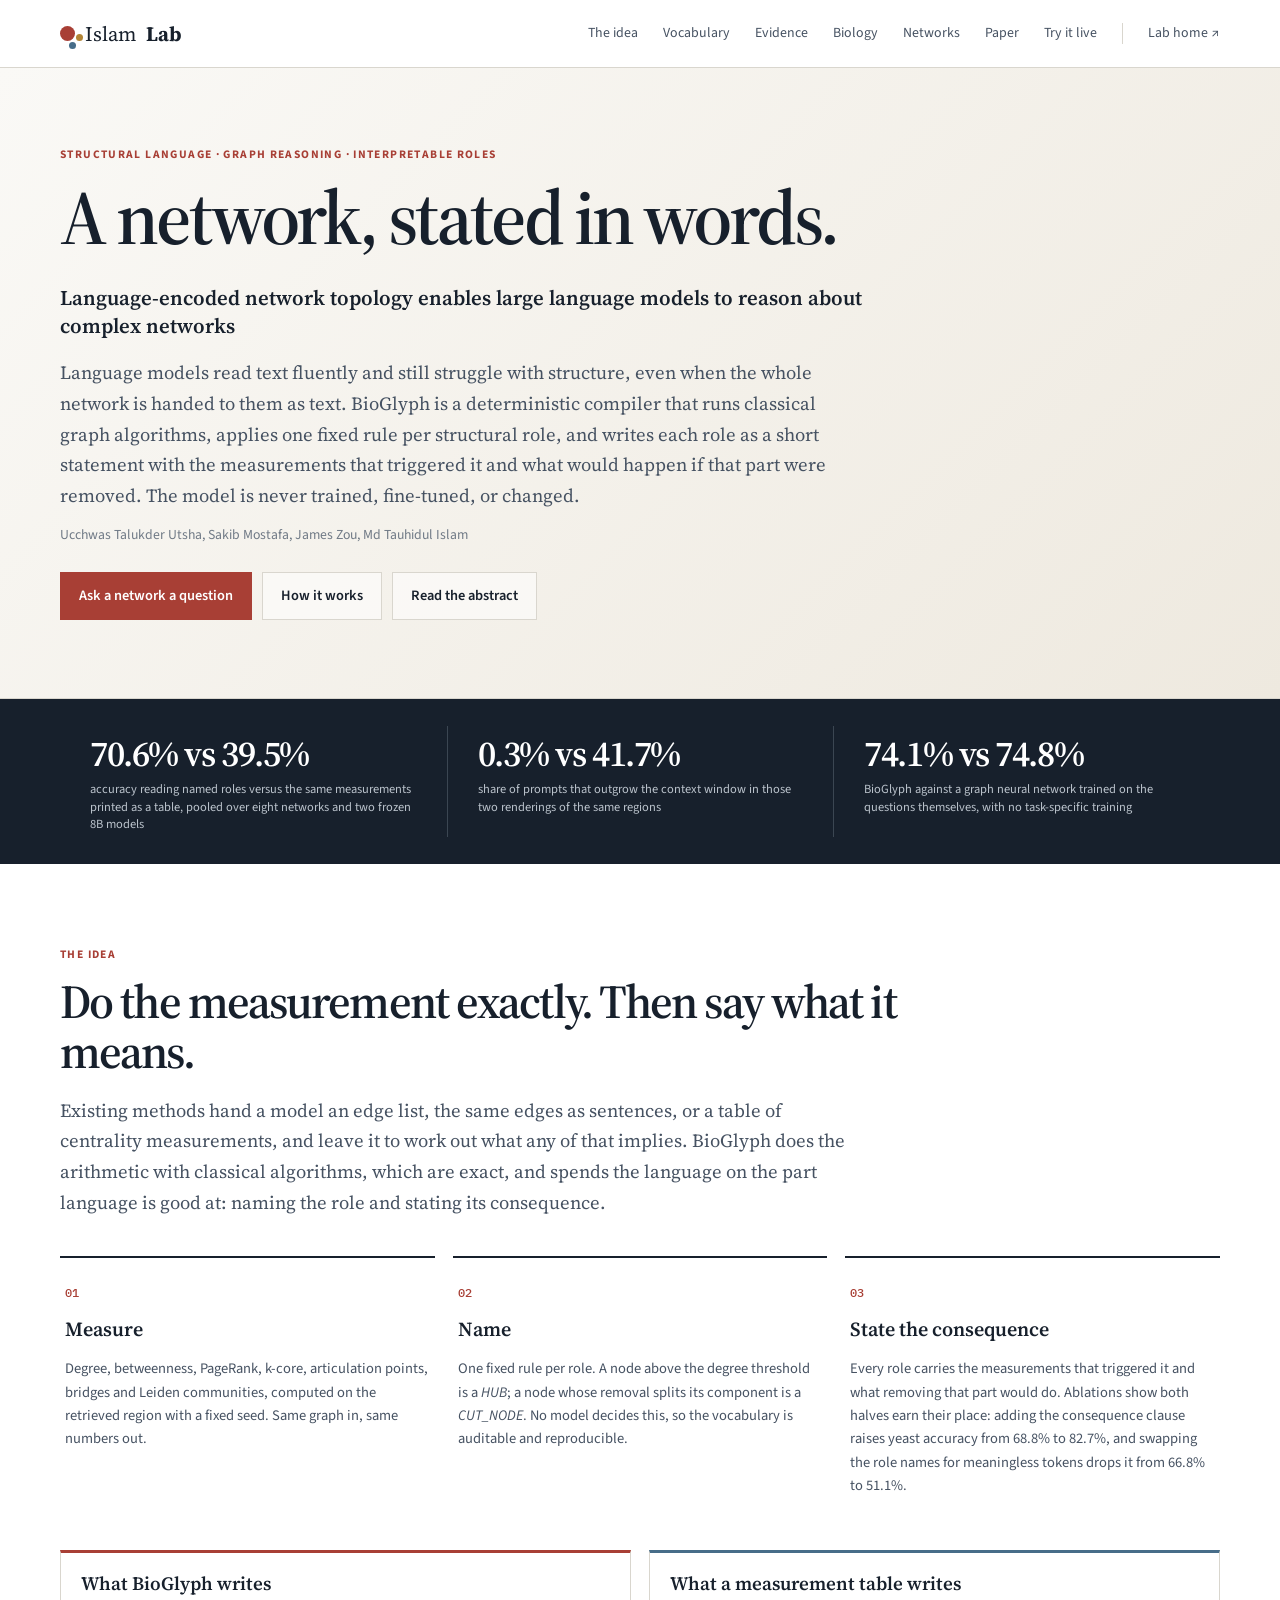
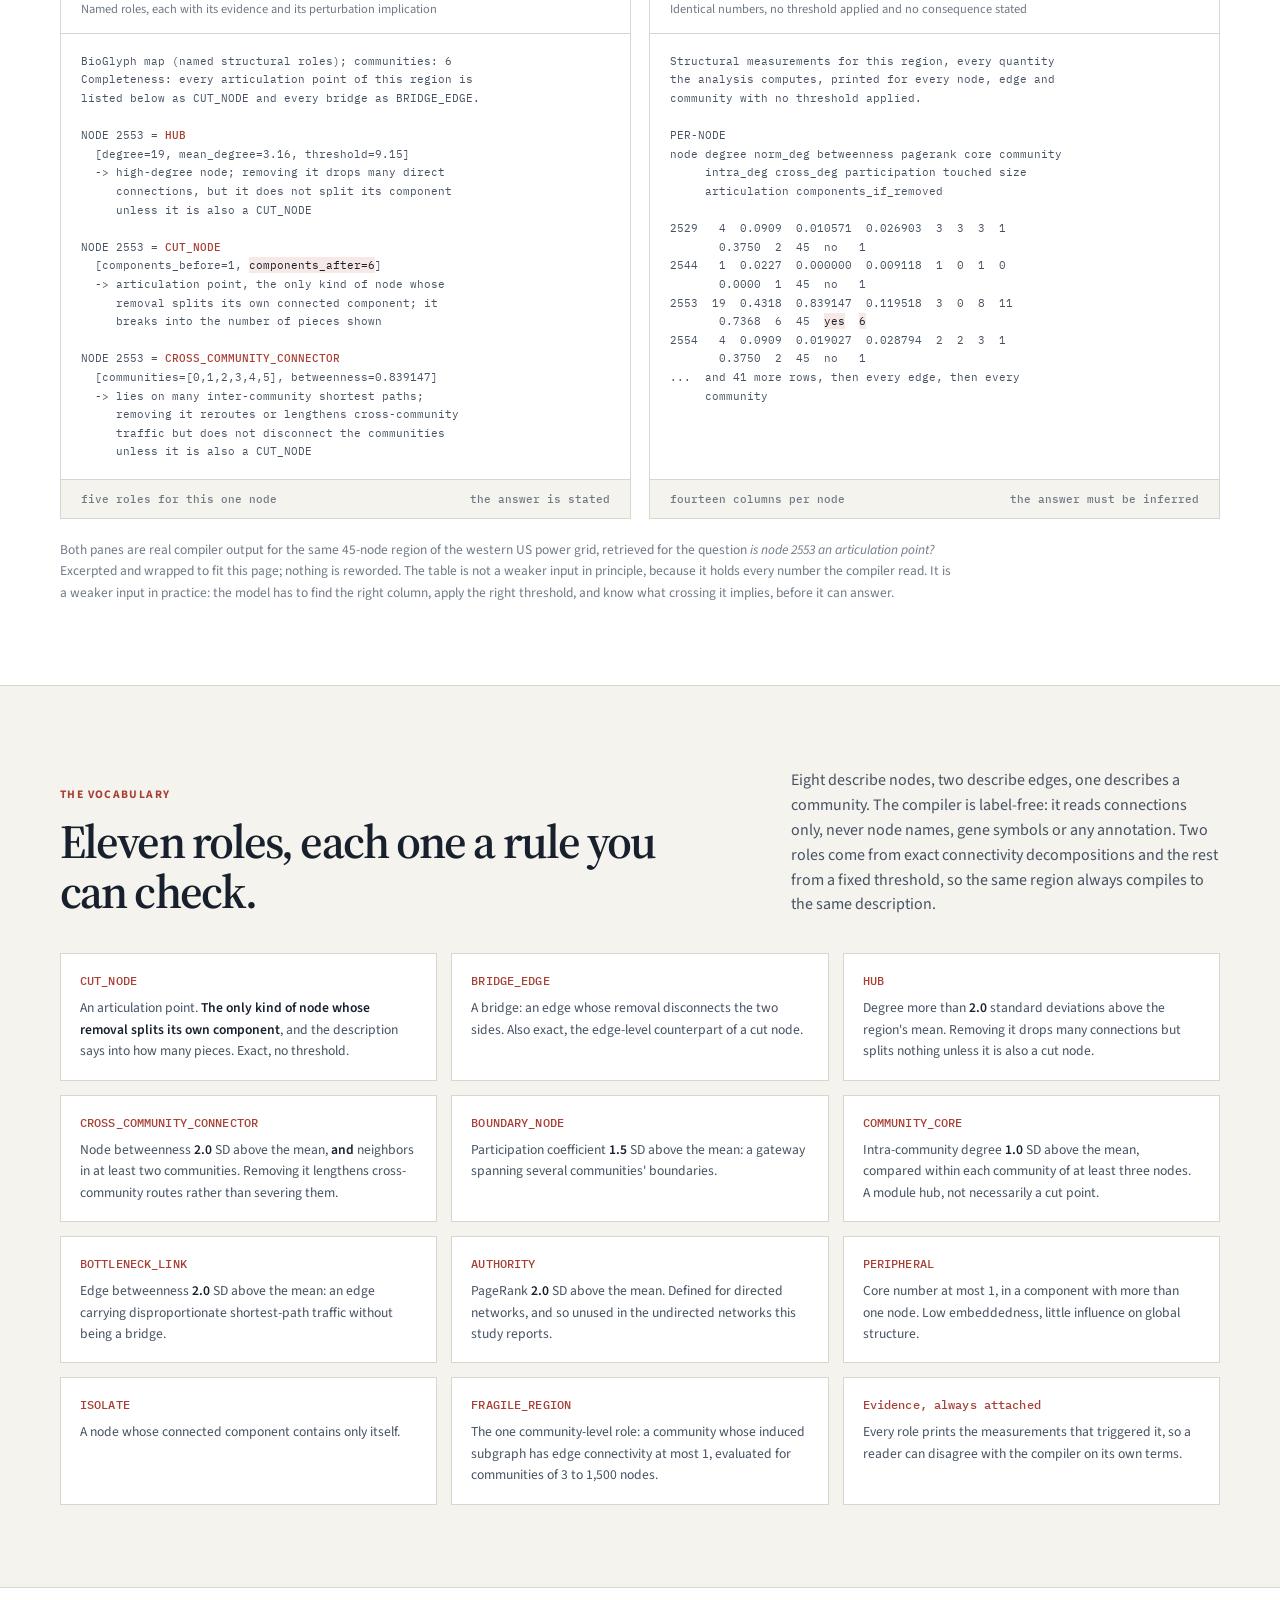
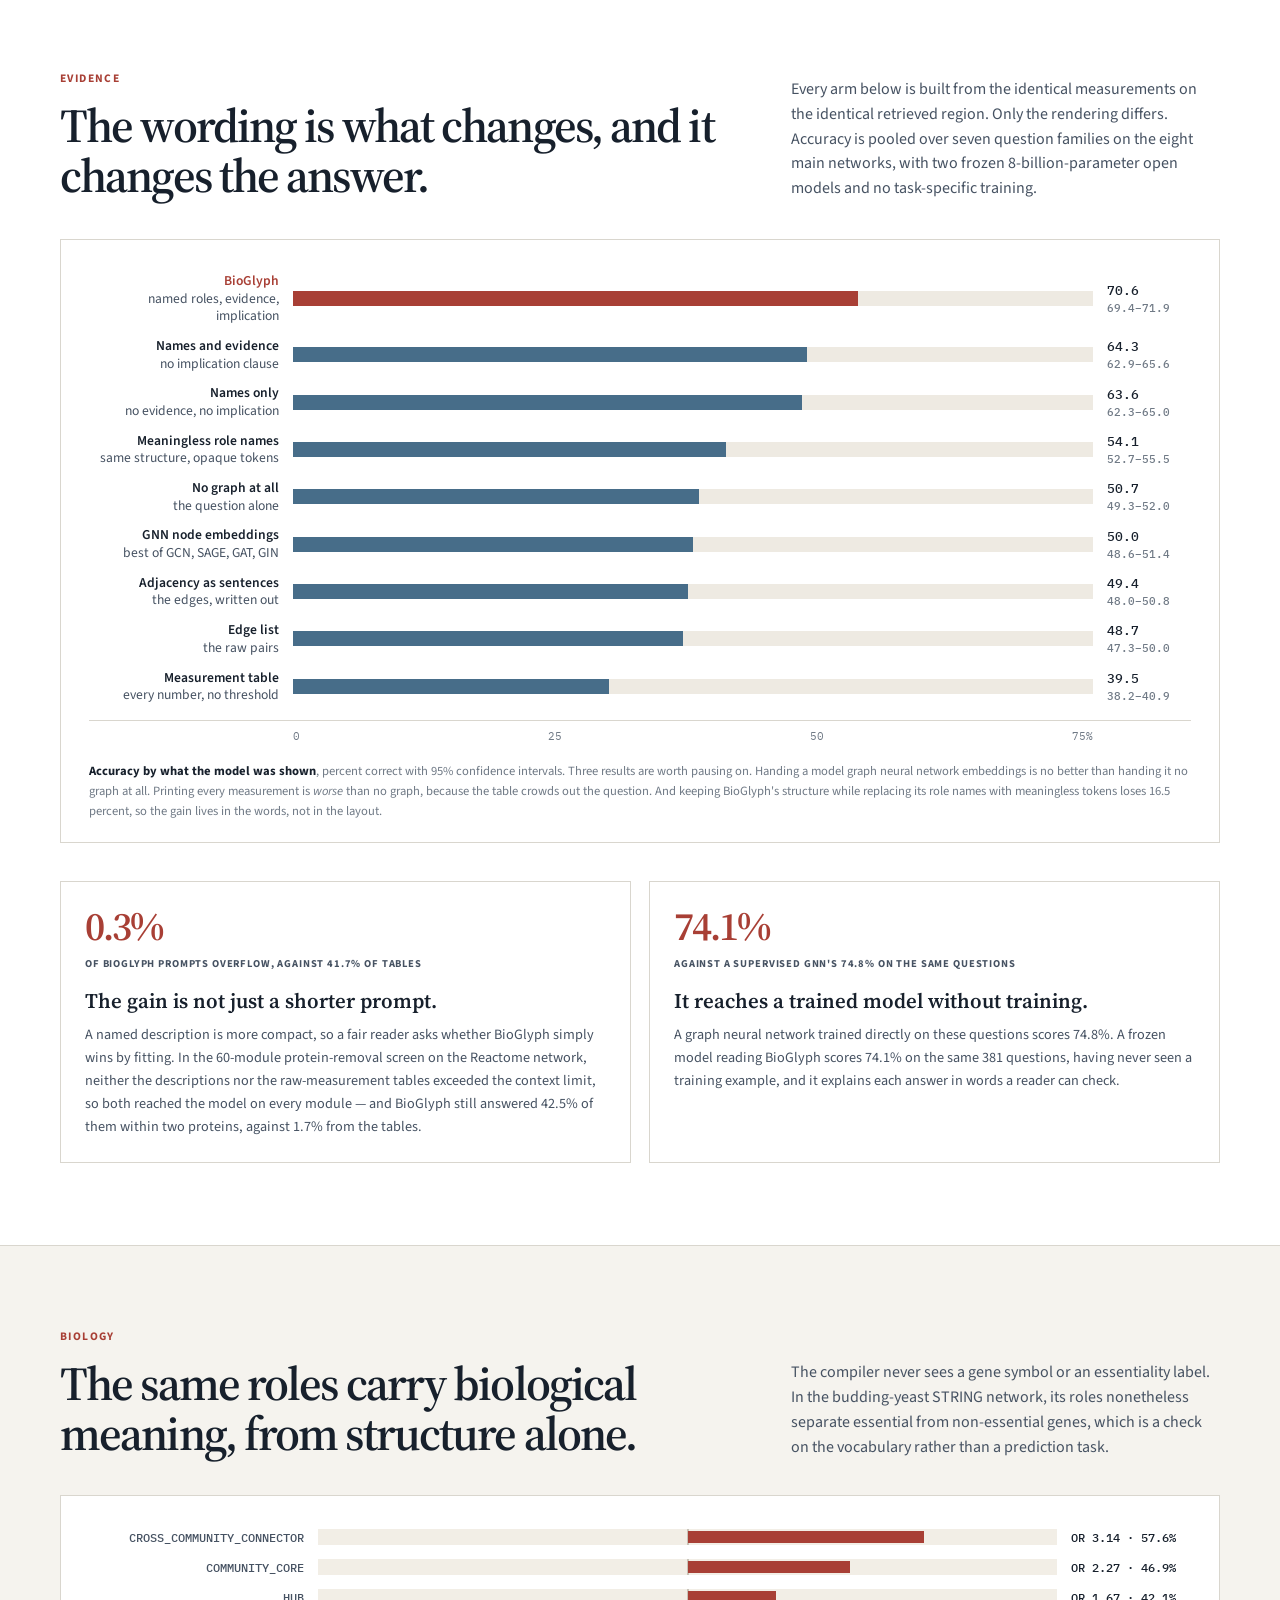
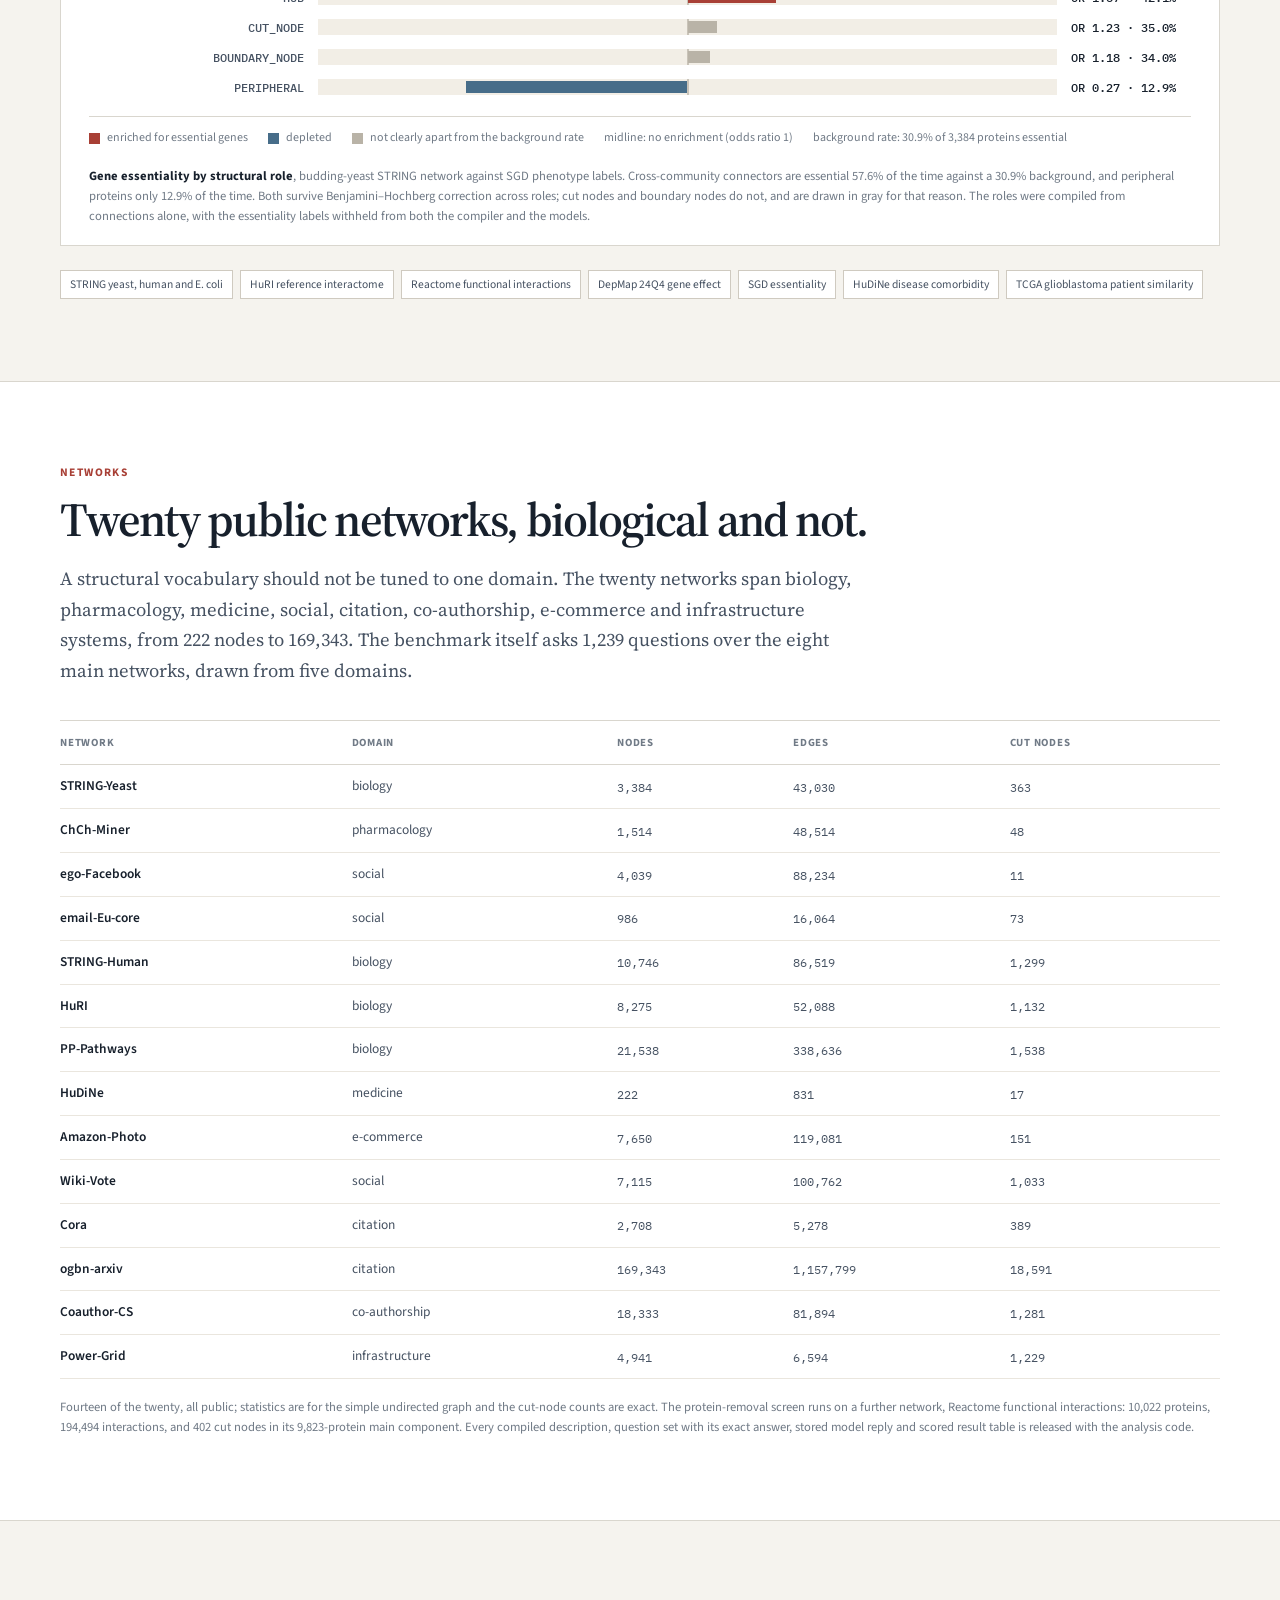
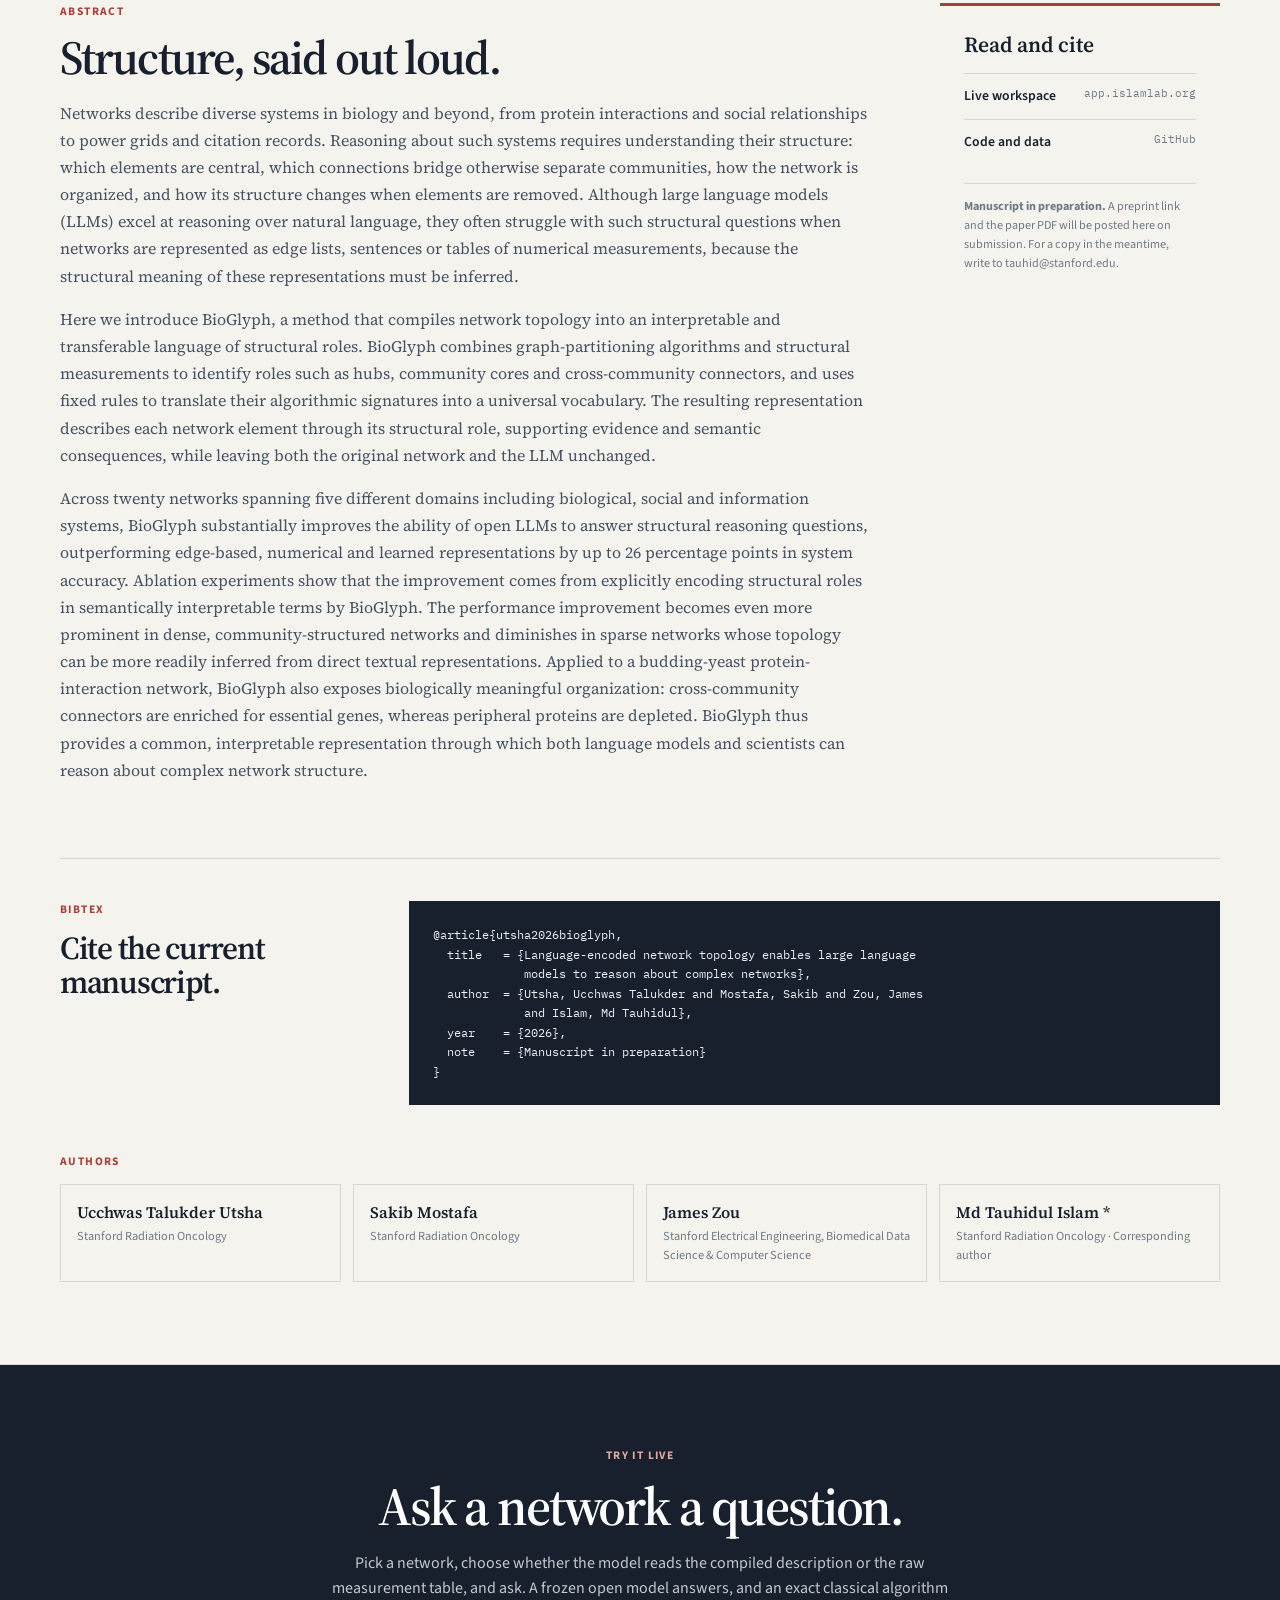
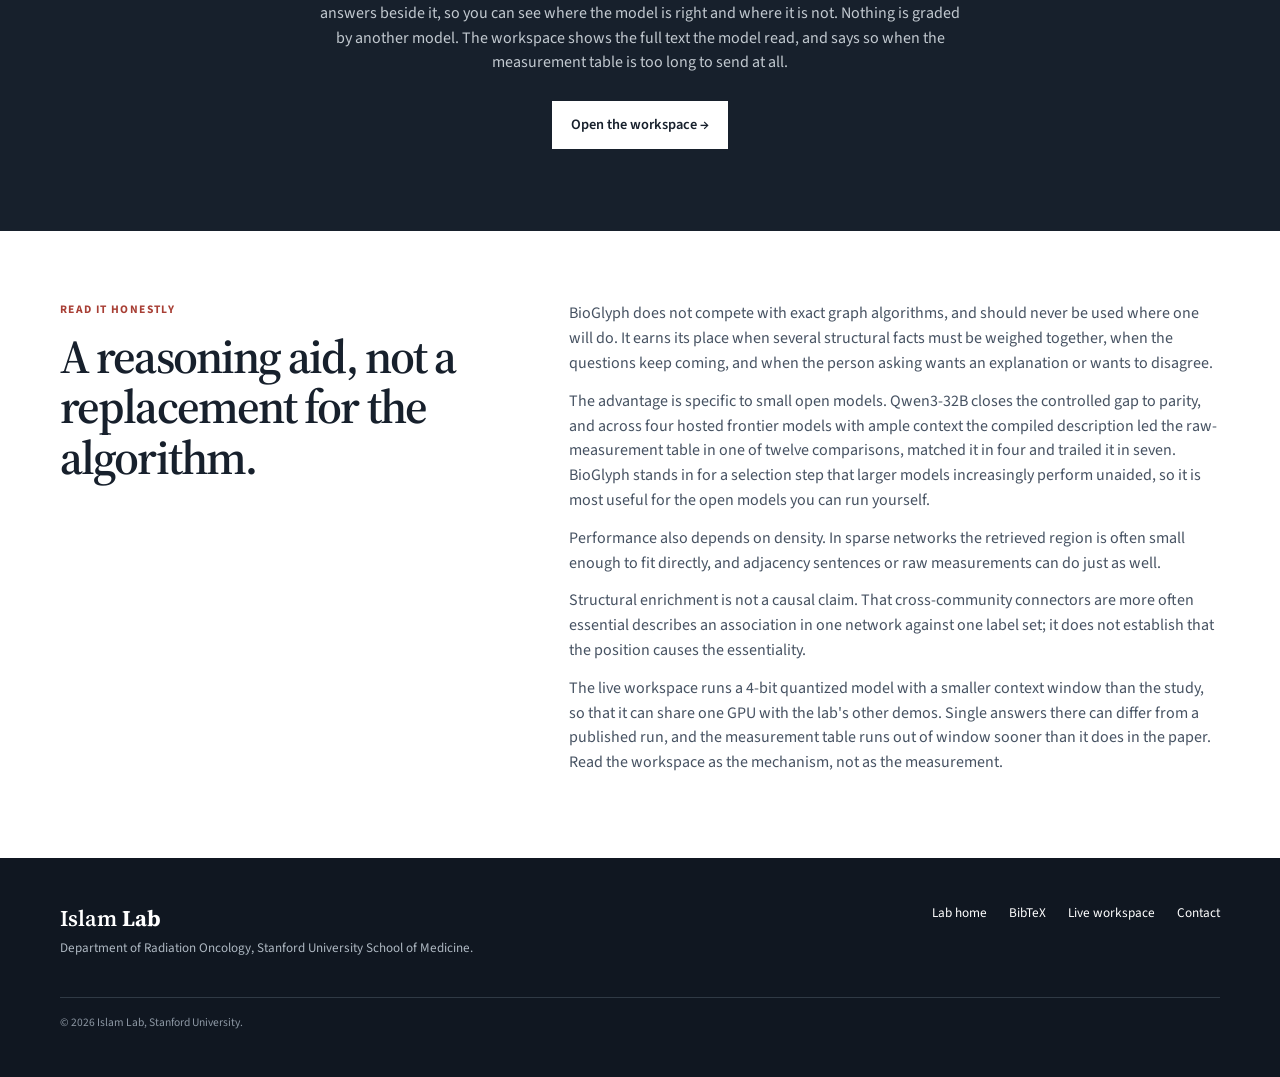
==== commit 7b1fcb46: "State the paper's model-scale and density limitations on the page" ====
--- a/bioglyph/index.html
+++ b/bioglyph/index.html
@@ -505,6 +505,13 @@
       will do. It earns its place when several structural facts must be weighed together, when the
       questions keep coming, and when the person asking wants an explanation or wants to
       disagree.</p>
+      <p>The advantage is specific to small open models. Qwen3-32B closes the controlled gap to
+      parity, and across four hosted frontier models with ample context the compiled description led
+      the raw-measurement table in one of twelve comparisons, matched it in four and trailed it in
+      seven. BioGlyph stands in for a selection step that larger models increasingly perform
+      unaided, so it is most useful for the open models you can run yourself.</p>
+      <p>Performance also depends on density. In sparse networks the retrieved region is often small
+      enough to fit directly, and adjacency sentences or raw measurements can do just as well.</p>
       <p>Structural enrichment is not a causal claim. That cross-community connectors are more often
       essential describes an association in one network against one label set; it does not establish
       that the position causes the essentiality.</p>
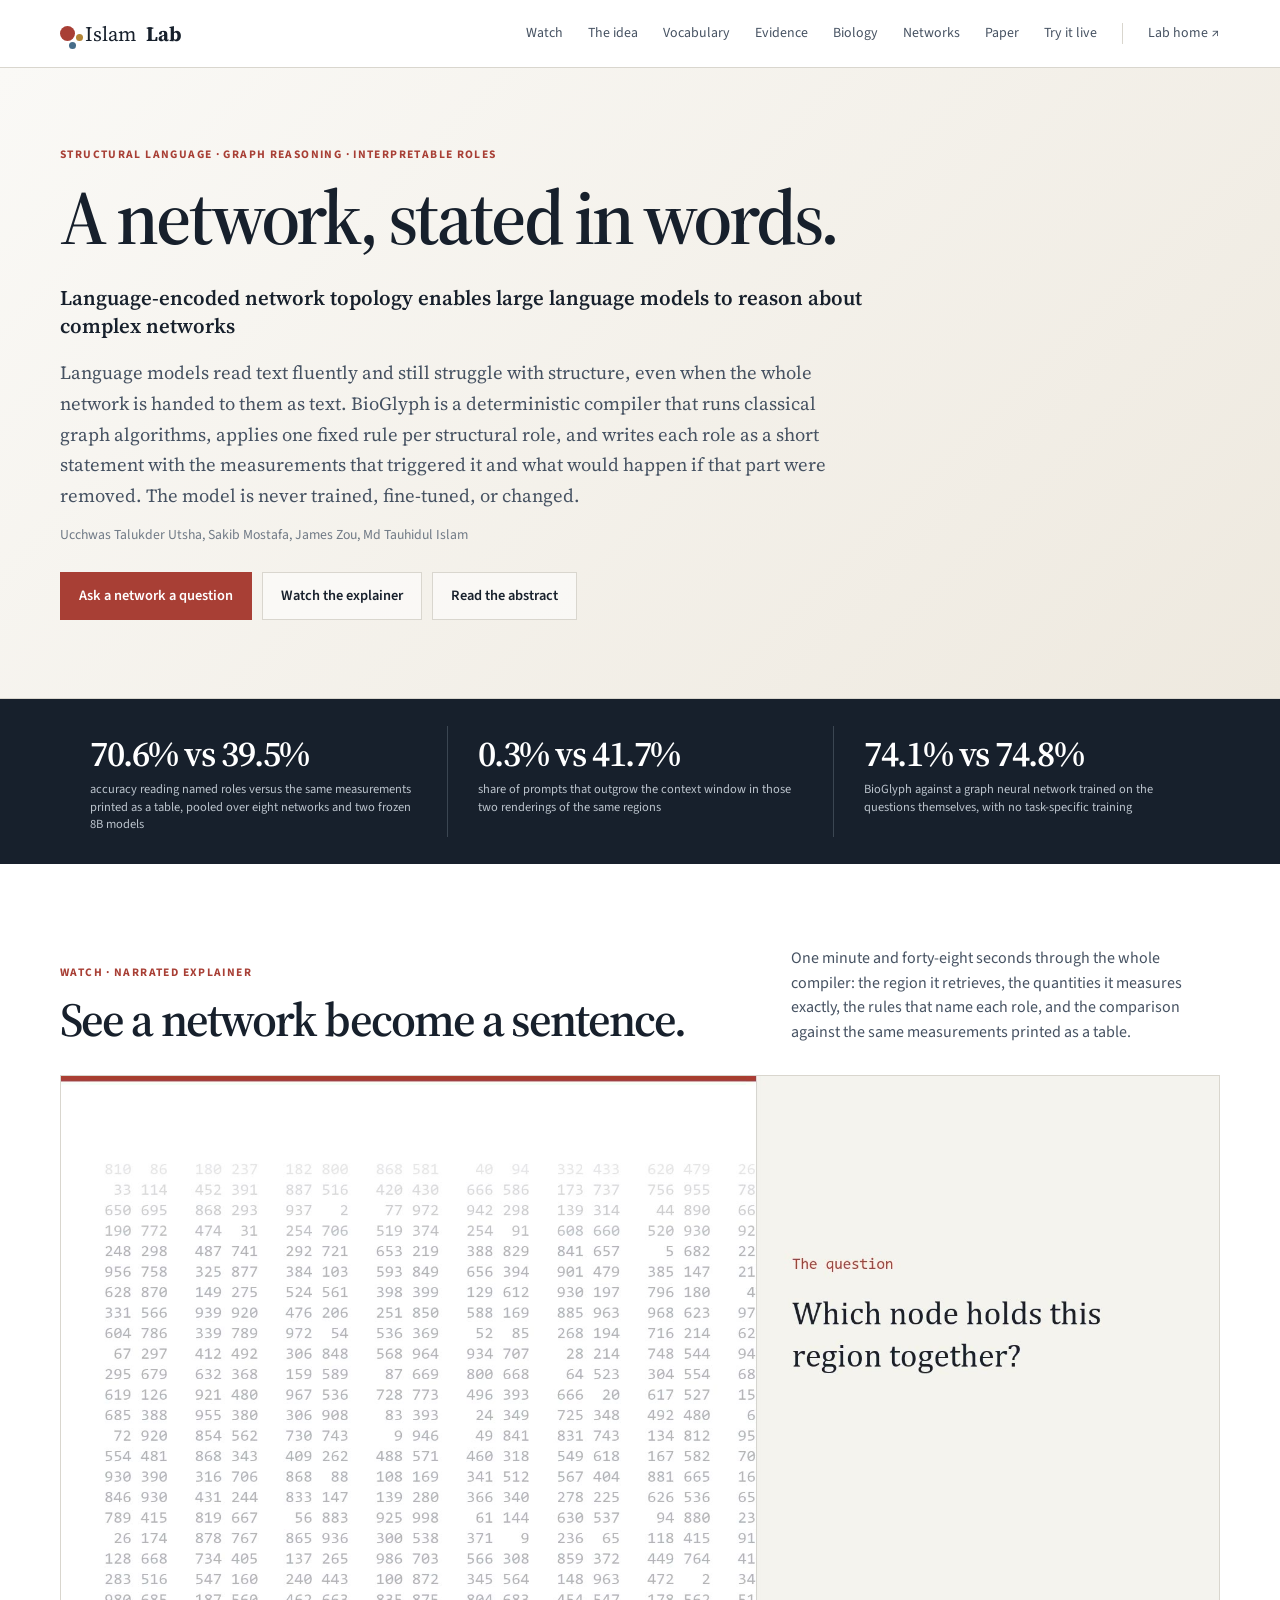
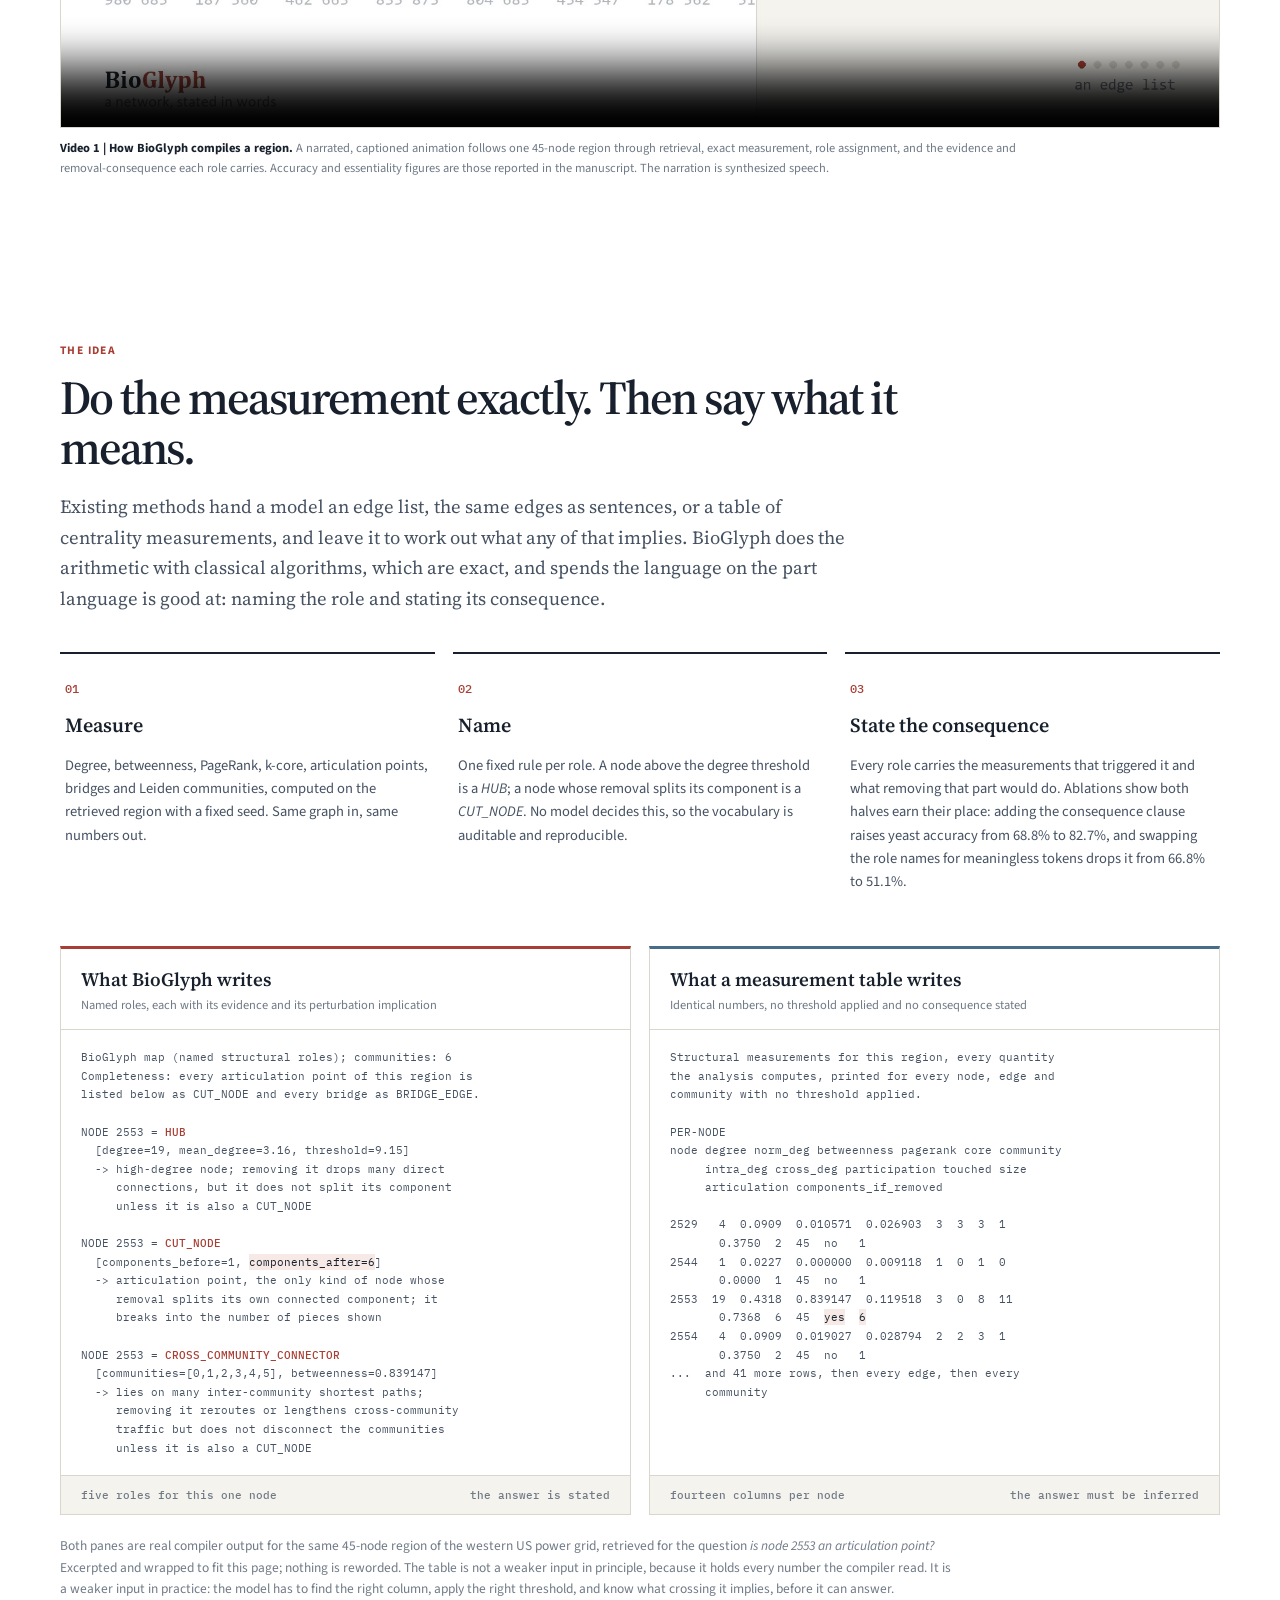
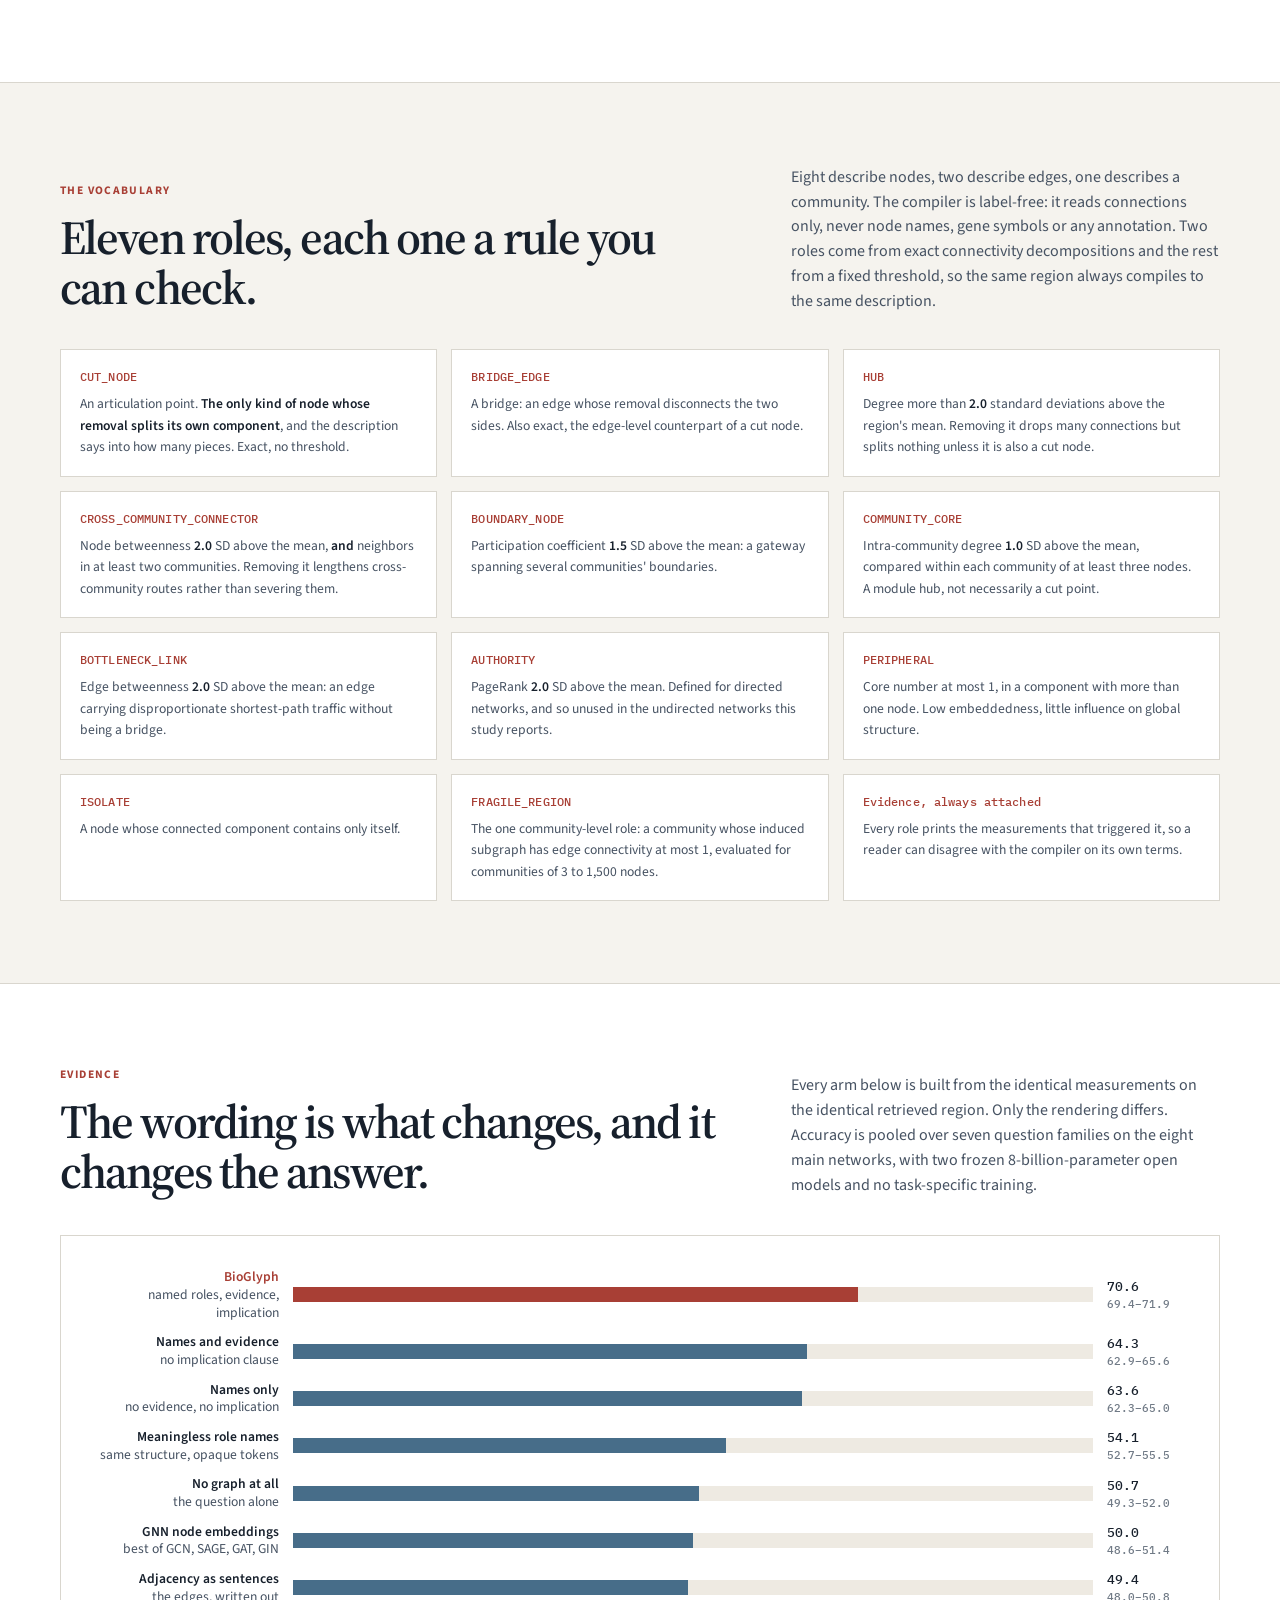
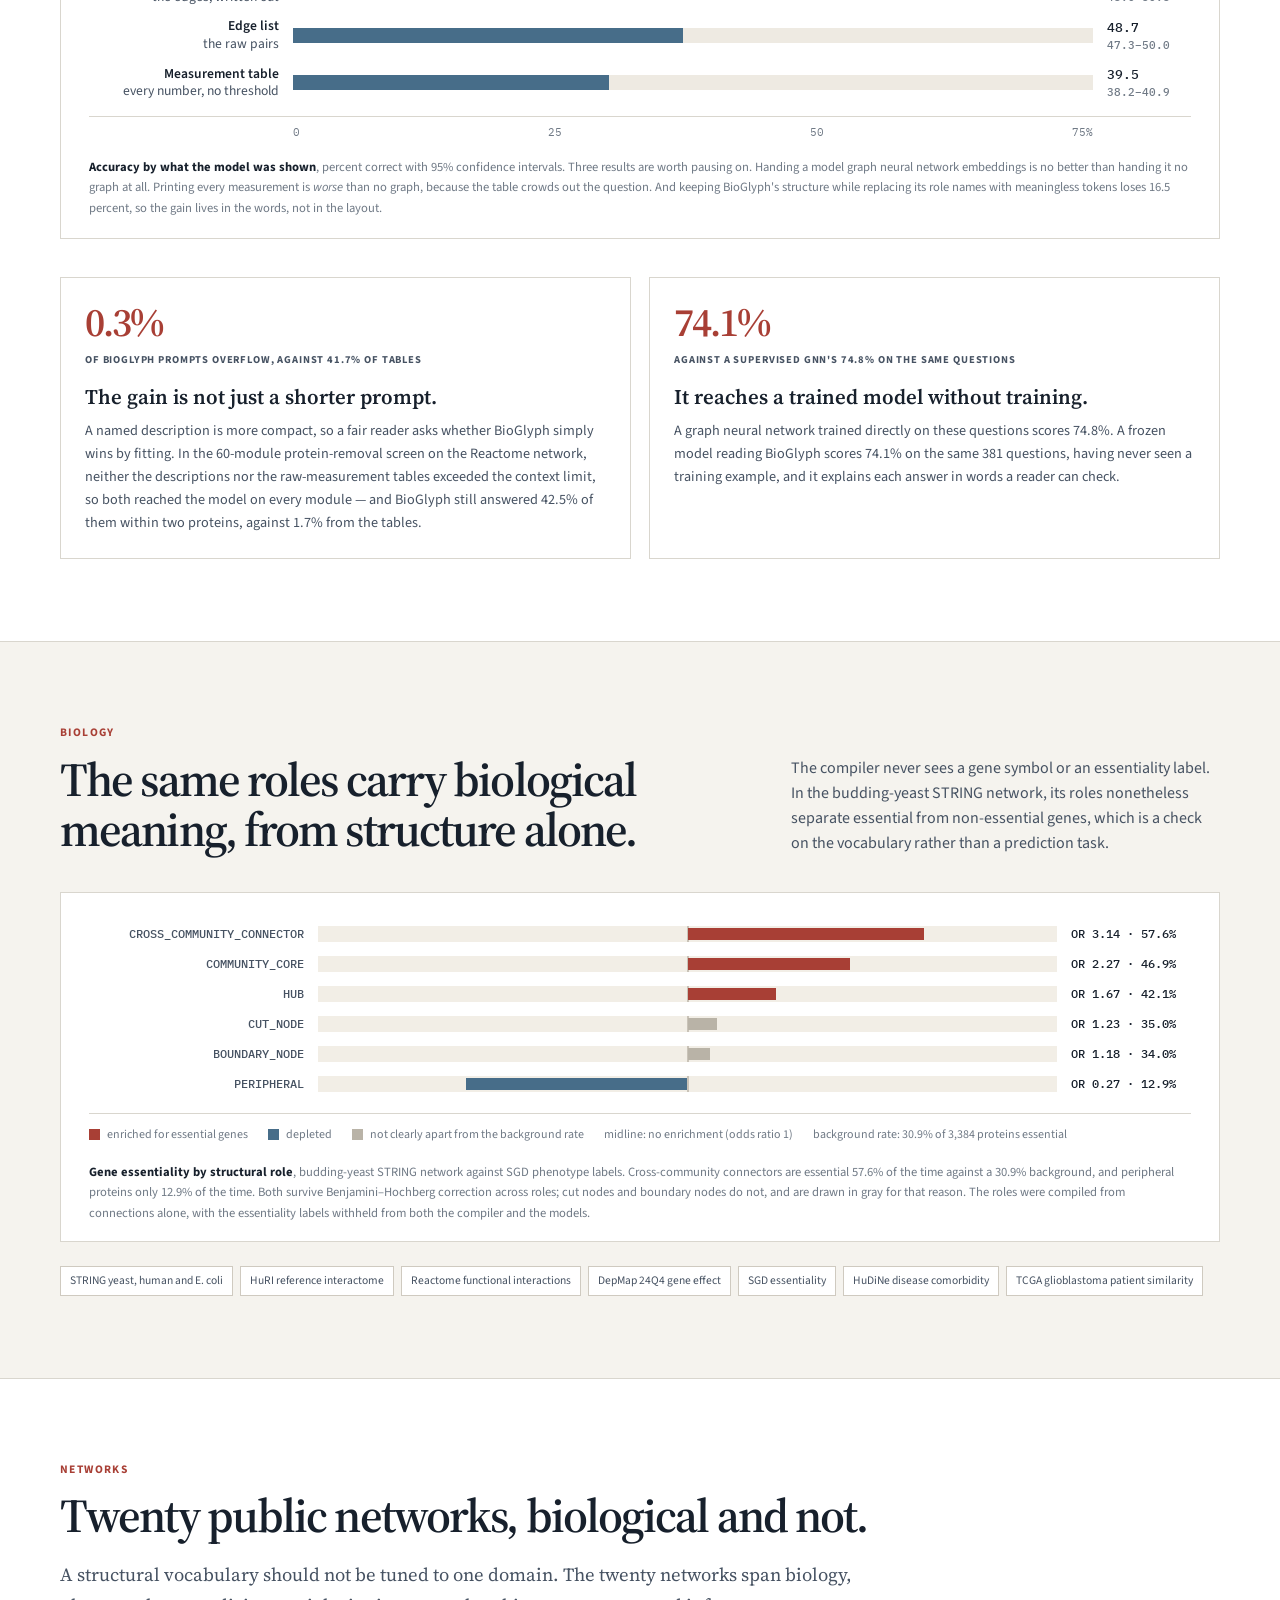
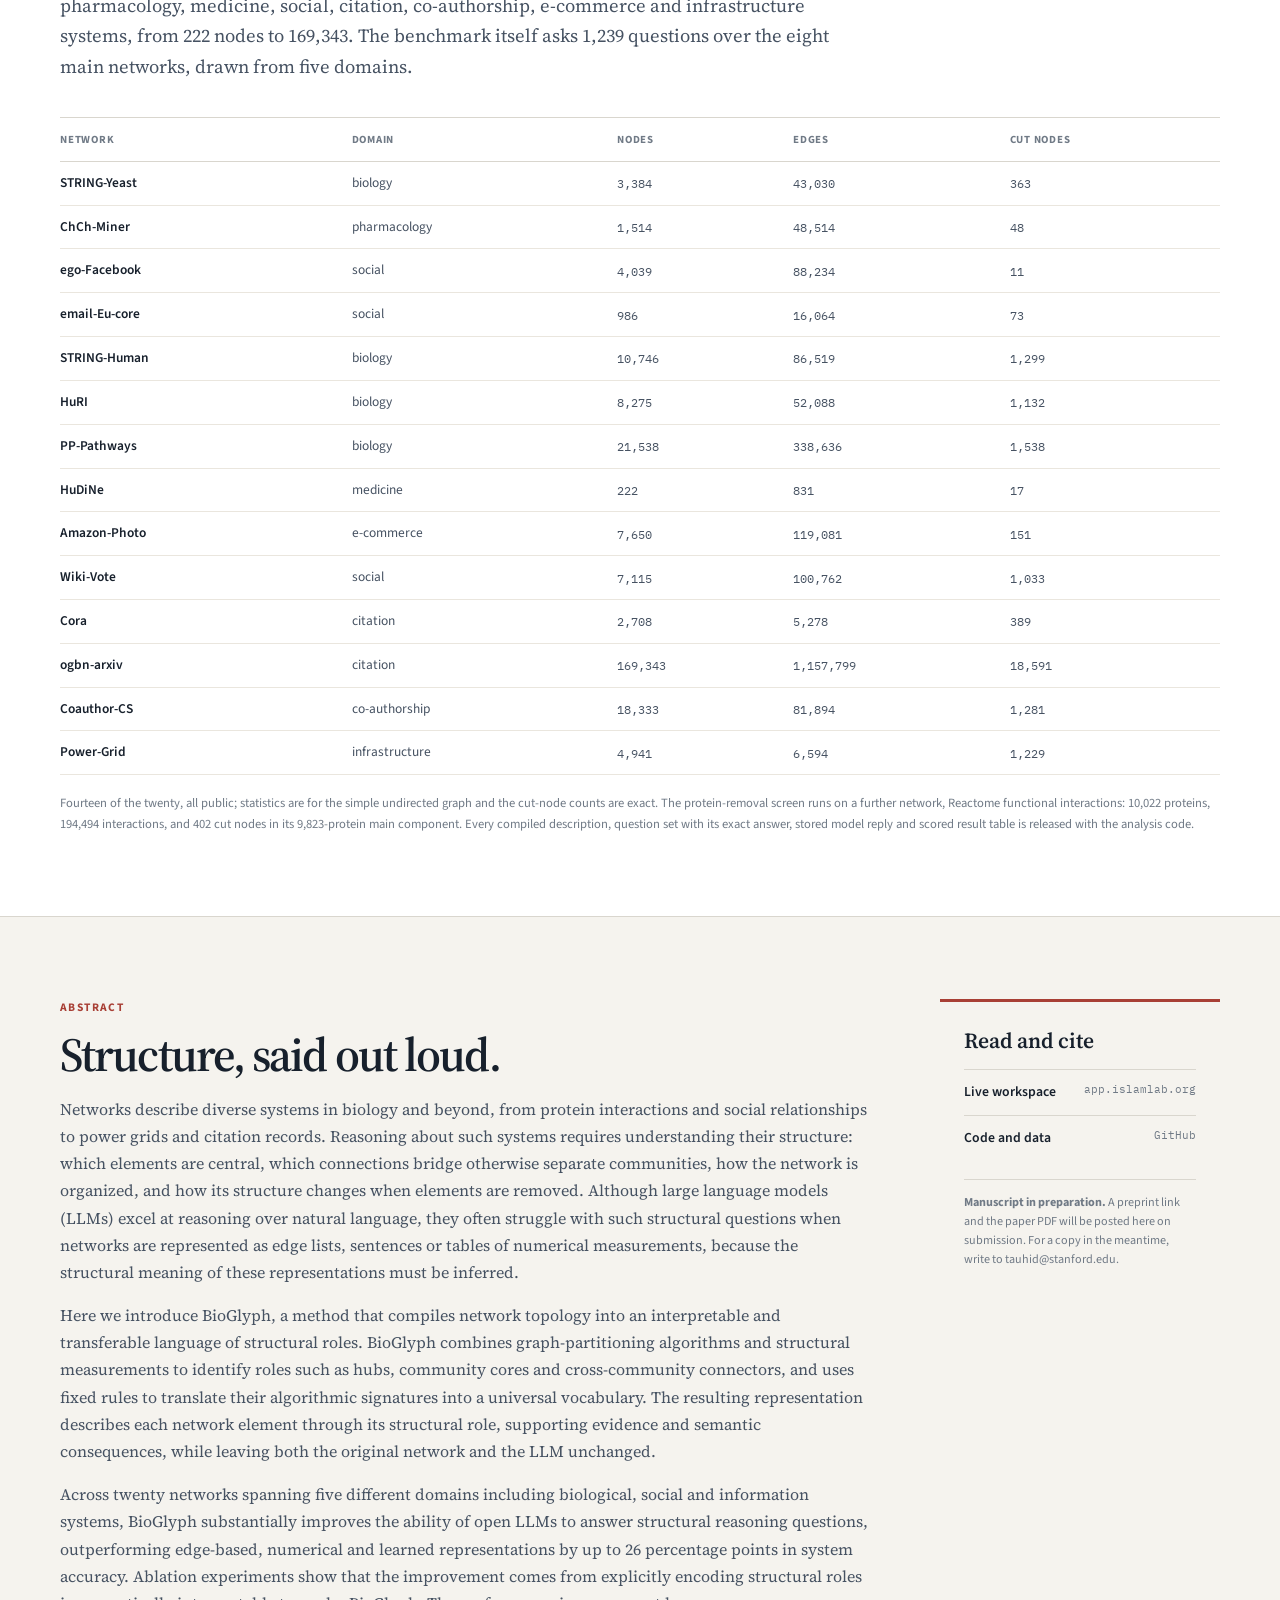
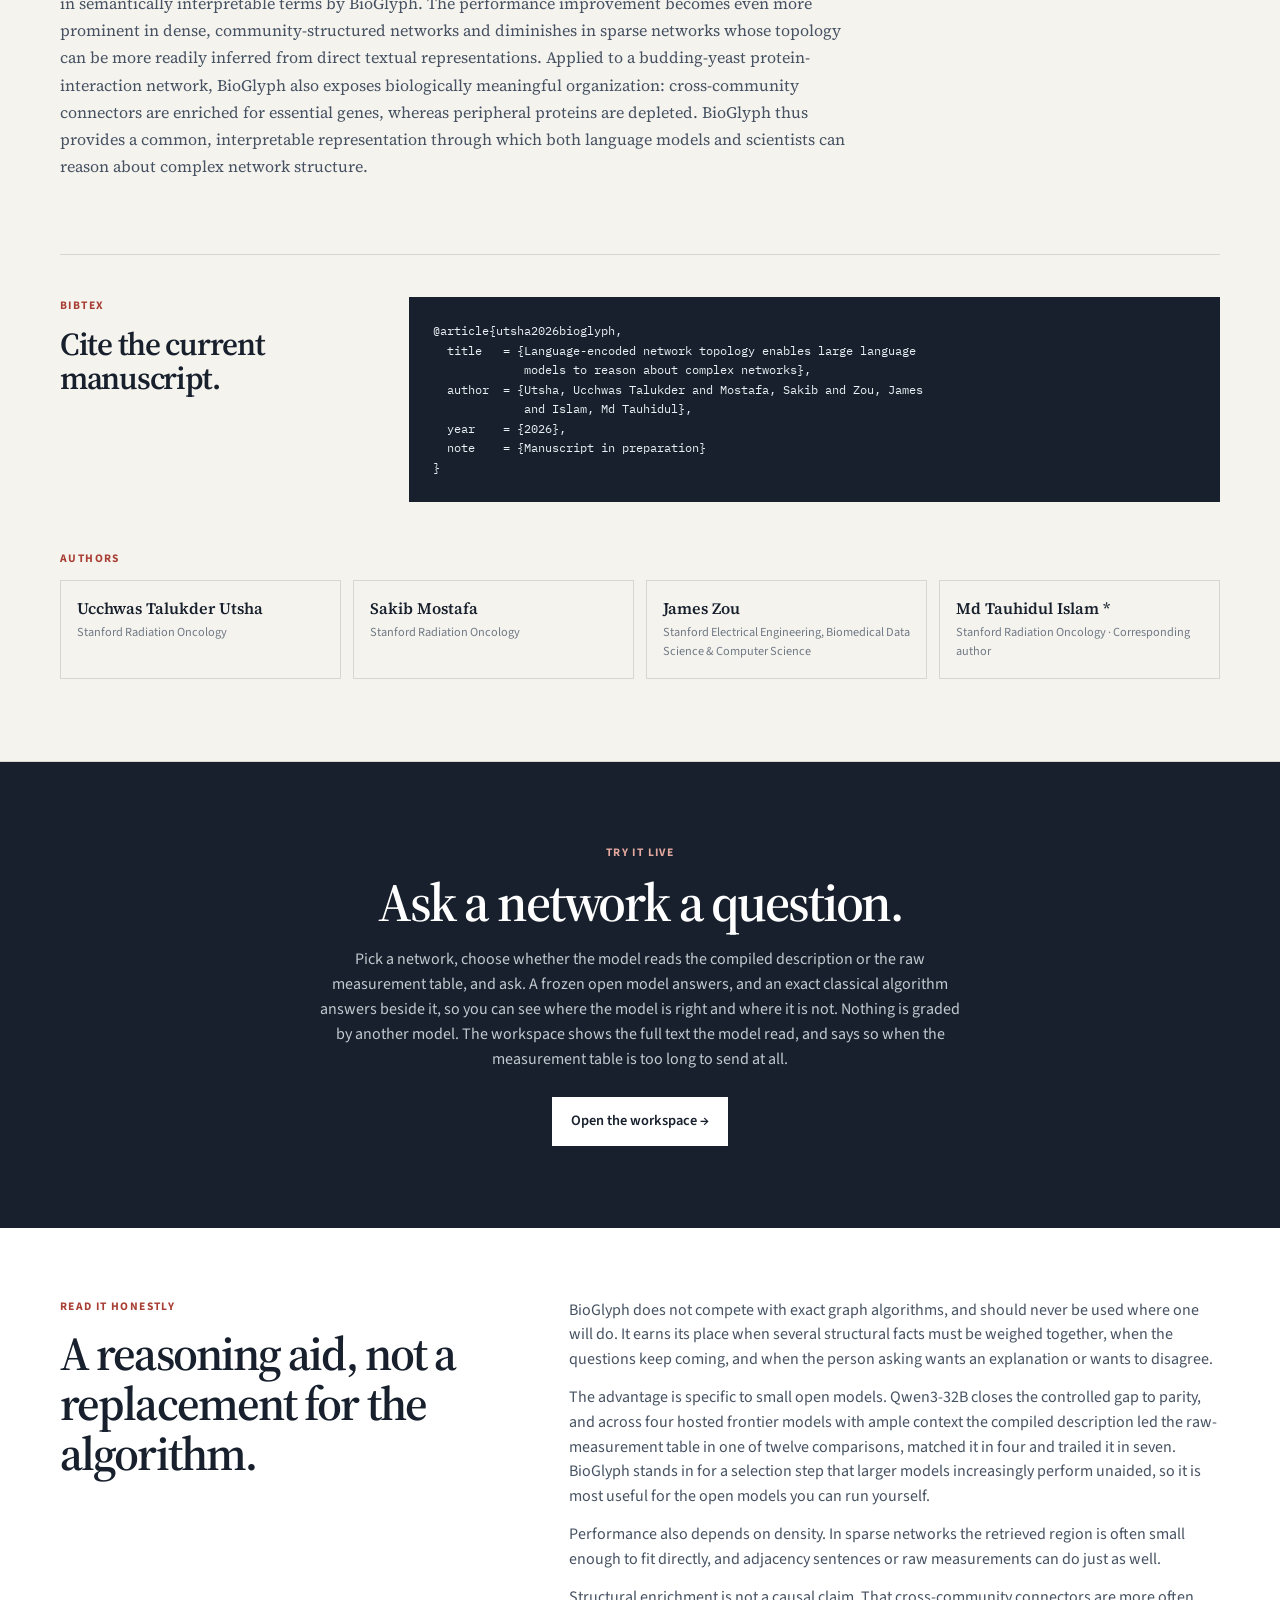
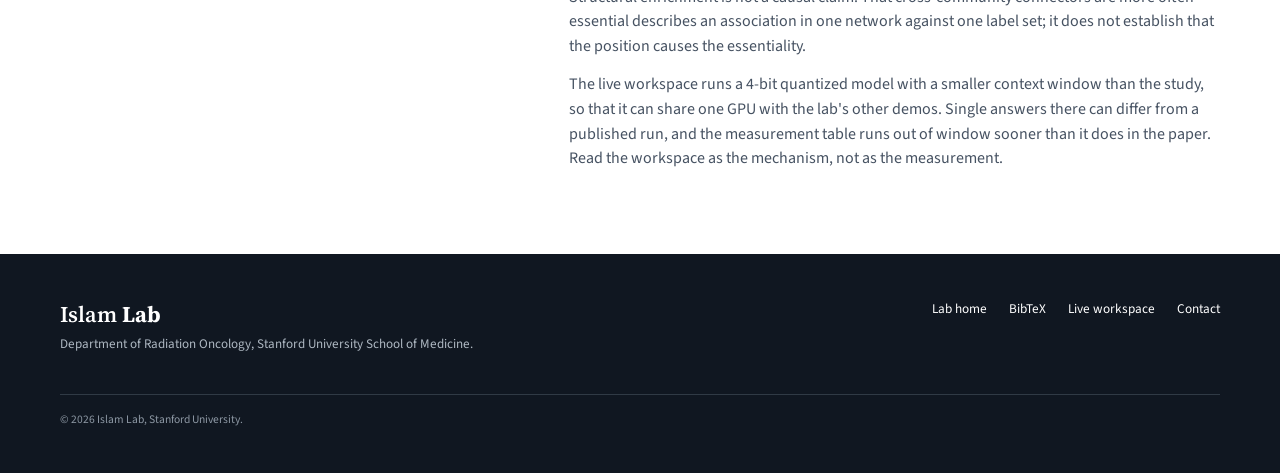
==== commit 8d581090: "Add narrated explainer video to the project page" ====
--- a/bioglyph/index.html
+++ b/bioglyph/index.html
@@ -23,6 +23,7 @@
   <div class="wrap nav-inner">
     <a class="brand" href="/"><span class="glyph"></span>Islam<b>Lab</b></a>
     <div class="nav-links">
+      <a href="#watch">Watch</a>
       <a href="#idea">The idea</a>
       <a href="#vocabulary">Vocabulary</a>
       <a href="#evidence">Evidence</a>
@@ -48,7 +49,7 @@
     <p class="author-line">Ucchwas Talukder Utsha, Sakib Mostafa, James Zou, Md Tauhidul Islam</p>
     <div class="hero-actions">
       <a class="button primary" href="https://app.islamlab.org/bioglyph/">Ask a network a question</a>
-      <a class="button ghost" href="#idea">How it works</a>
+      <a class="button ghost" href="#watch">Watch the explainer</a>
       <a class="button ghost" href="#paper">Read the abstract</a>
     </div>
   </div>
@@ -60,6 +61,40 @@
     <div><strong>70.6% vs 39.5%</strong><span>accuracy reading named roles versus the same measurements printed as a table, pooled over eight networks and two frozen 8B models</span></div>
     <div><strong>0.3% vs 41.7%</strong><span>share of prompts that outgrow the context window in those two renderings of the same regions</span></div>
     <div><strong>74.1% vs 74.8%</strong><span>BioGlyph against a graph neural network trained on the questions themselves, with no task-specific training</span></div>
+  </div>
+</section>
+
+<section id="watch" class="watch-section">
+  <div class="wrap">
+    <div class="section-head">
+      <div>
+        <div class="eyebrow">Watch &middot; narrated explainer</div>
+        <h2>See a network become a sentence.</h2>
+      </div>
+      <p>One minute and forty-eight seconds through the whole compiler: the region it retrieves, the
+      quantities it measures exactly, the rules that name each role, and the comparison against the
+      same measurements printed as a table.</p>
+    </div>
+    <figure class="paper-figure video-figure">
+      <div class="media-frame video-frame">
+        <video id="bioglyphExplainerVideo" controls preload="metadata" playsinline
+               poster="assets/bioglyph-explainer-poster.jpg" width="1920" height="1080">
+          <source src="assets/bioglyph_explainer.mp4" type="video/mp4">
+          <track kind="captions" srclang="en" label="English"
+                 src="assets/bioglyph-explainer-captions.vtt">
+          Your browser cannot play this video.
+          <a href="assets/bioglyph_explainer.mp4">Download it instead.</a>
+        </video>
+        <button class="video-cc-toggle" id="videoCcToggle" type="button" aria-pressed="false"
+                aria-label="Turn captions on" title="Turn captions on">
+          <span class="video-cc-mark">CC</span><span class="video-cc-state">Off</span>
+        </button>
+      </div>
+      <figcaption><b>Video 1 | How BioGlyph compiles a region.</b> A narrated, captioned animation
+      follows one 45-node region through retrieval, exact measurement, role assignment, and the
+      evidence and removal-consequence each role carries. Accuracy and essentiality figures are
+      those reported in the manuscript. The narration is synthesized speech.</figcaption>
+    </figure>
   </div>
 </section>
 
@@ -540,5 +575,34 @@
   </div>
 </footer>
 
+
+<script>
+// Browsers bury the caption menu, so the frame carries its own CC button. Read the track's real
+// mode rather than a local flag, because the native controls can change it too.
+(function () {
+  var video = document.getElementById("bioglyphExplainerVideo");
+  var toggle = document.getElementById("videoCcToggle");
+  if (!video || !toggle) return;
+  var state = toggle.querySelector(".video-cc-state");
+  function track() { return video.textTracks && video.textTracks.length ? video.textTracks[0] : null; }
+  function sync() {
+    var tr = track(), on = Boolean(tr && tr.mode === "showing");
+    toggle.setAttribute("aria-pressed", on ? "true" : "false");
+    toggle.setAttribute("aria-label", on ? "Turn captions off" : "Turn captions on");
+    toggle.setAttribute("title", on ? "Turn captions off" : "Turn captions on");
+    state.textContent = on ? "On" : "Off";
+  }
+  var tr = track();
+  if (tr) tr.mode = "hidden";   // start hidden so the animation is not covered
+  toggle.addEventListener("click", function () {
+    var t = track();
+    if (!t) return;
+    t.mode = t.mode === "showing" ? "hidden" : "showing";
+    sync();
+  });
+  video.addEventListener("loadedmetadata", sync);
+  sync();
+})();
+</script>
 </body>
 </html>
--- a/bioglyph/style.css
+++ b/bioglyph/style.css
@@ -83,6 +83,27 @@
 footer p{color:#aeb8c2;font-size:.82rem;margin:4px 0}
 .footer-links{display:flex;gap:22px;font-size:.83rem}
 .fine{grid-column:1/-1;border-top:1px solid #303a45;padding-top:16px;margin-top:10px;color:#8d98a4;font-size:.72rem}
+
+/* Explainer video. Frame, caption control and poster handling follow dynomap/style.css so the
+   two projects' video sections look like siblings. The CC button exists because browsers bury the
+   caption menu, and a narrated figure with no visible caption control is not accessible. */
+.watch-section .section-head{margin-bottom:30px}
+.video-figure{max-width:1160px}
+.paper-figure{margin:0}
+.media-frame{background:#111318;border:1px solid var(--line);padding:0;line-height:0;overflow:hidden}
+.media-frame video{display:block;width:100%;height:auto}
+.paper-figure figcaption{font-size:.78rem;line-height:1.55;color:var(--muted);margin-top:11px;max-width:1000px}
+.paper-figure figcaption b{color:var(--ink)}
+.video-frame{position:relative}
+.video-cc-toggle{position:absolute;right:14px;bottom:70px;z-index:3;display:inline-grid;place-items:center;width:38px;height:32px;padding:0;border:1px solid rgba(255,255,255,.45);border-radius:3px;background:rgba(16,23,33,.82);color:#fff;font:600 .72rem/1 var(--sans);cursor:pointer;backdrop-filter:blur(7px);opacity:0;pointer-events:none;transform:translateY(4px);transition:opacity .16s ease,transform .16s ease,background-color .16s ease}
+.video-frame:hover .video-cc-toggle,.video-frame:focus-within .video-cc-toggle{opacity:1;pointer-events:auto;transform:translateY(0)}
+.video-cc-toggle:hover,.video-cc-toggle:focus-visible{background:rgba(16,23,33,.96);border-color:#fff}
+.video-cc-toggle:focus-visible{outline:3px solid rgba(255,255,255,.72);outline-offset:2px}
+.video-cc-toggle[aria-pressed="true"]{background:var(--accent);border-color:var(--accent)}
+.video-cc-mark{display:inline-grid;place-items:center;min-width:24px;height:17px;border:1px solid currentColor;border-radius:2px;font:700 .62rem/1 var(--sans);letter-spacing:.02em}
+.video-cc-state{position:absolute;width:1px;height:1px;padding:0;margin:-1px;overflow:hidden;clip:rect(0,0,0,0);white-space:nowrap;border:0}
+@media(hover:none),(pointer:coarse){.video-cc-toggle{opacity:1;pointer-events:auto;transform:none}}
+@media(max-width:620px){.video-cc-toggle{right:9px;bottom:64px;width:36px;height:30px}}
 
 /* ---------------------------------------------------- BioGlyph-specific --- */
 
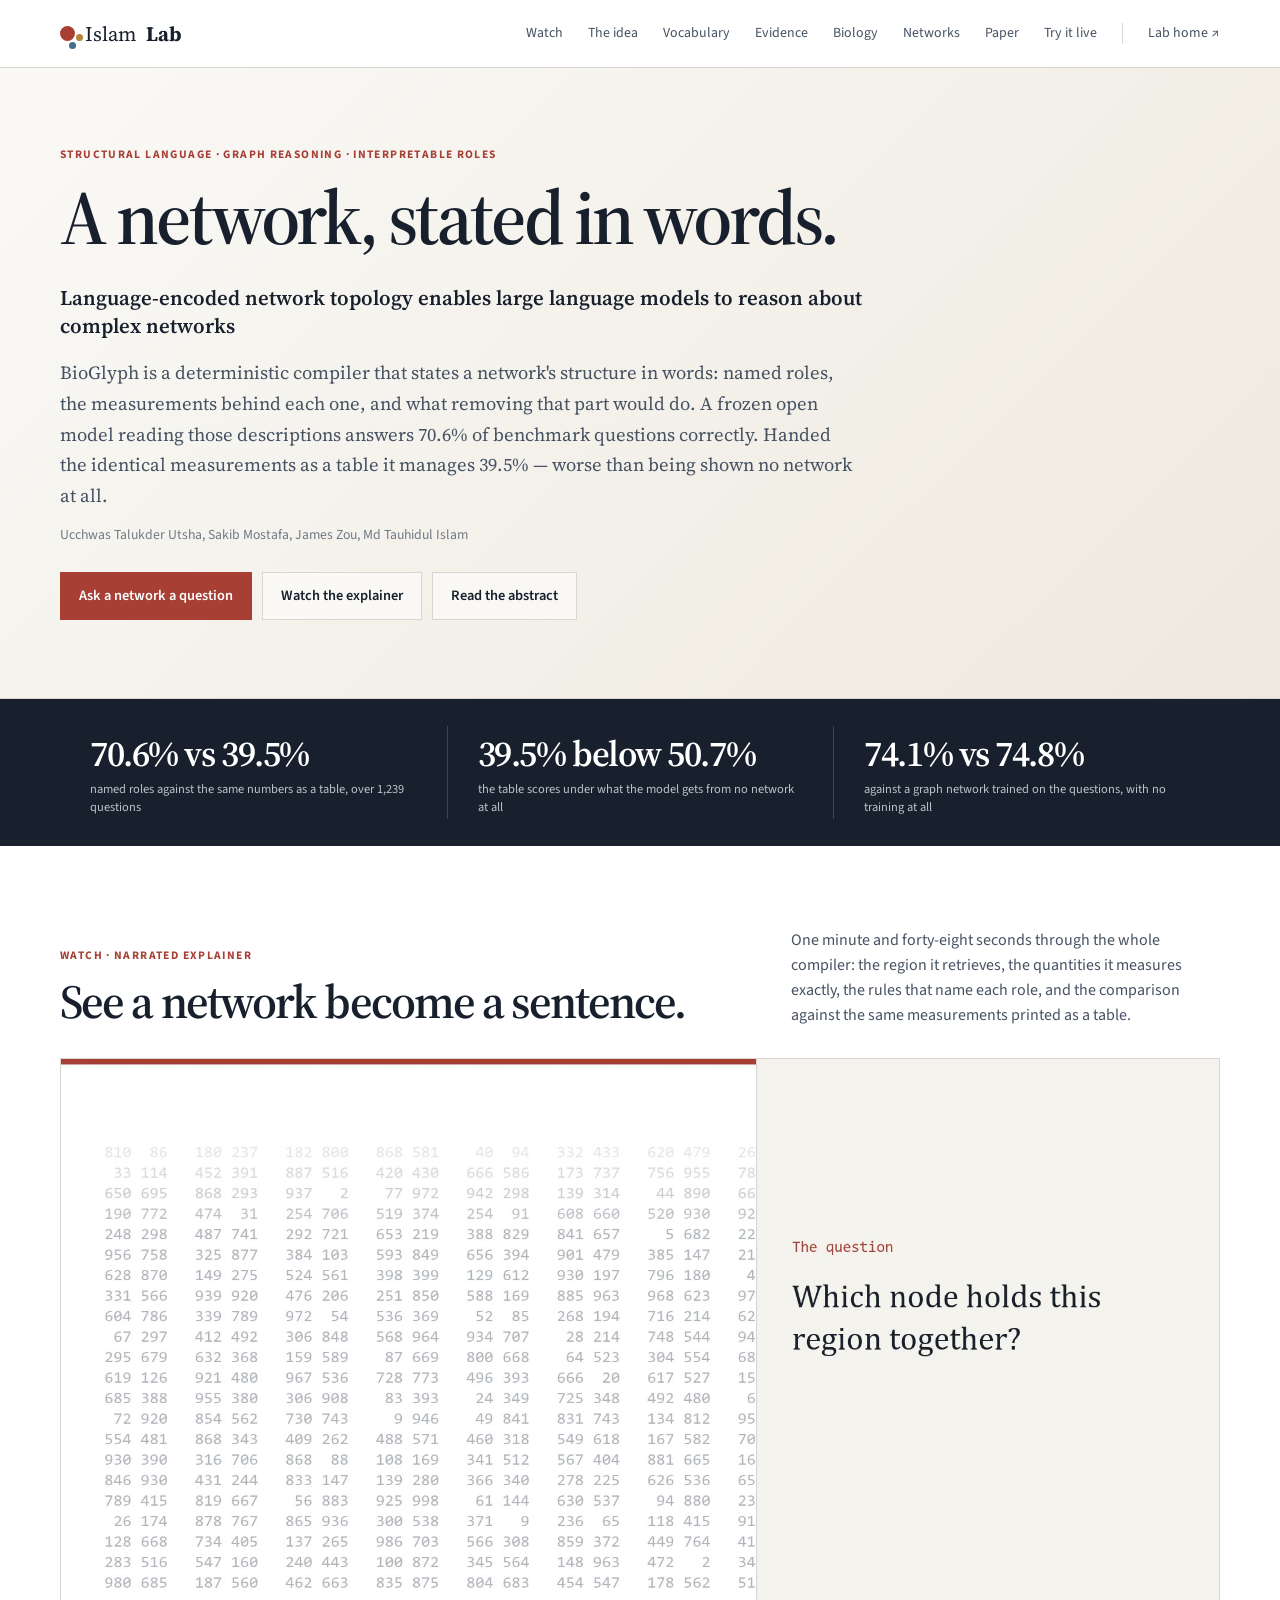
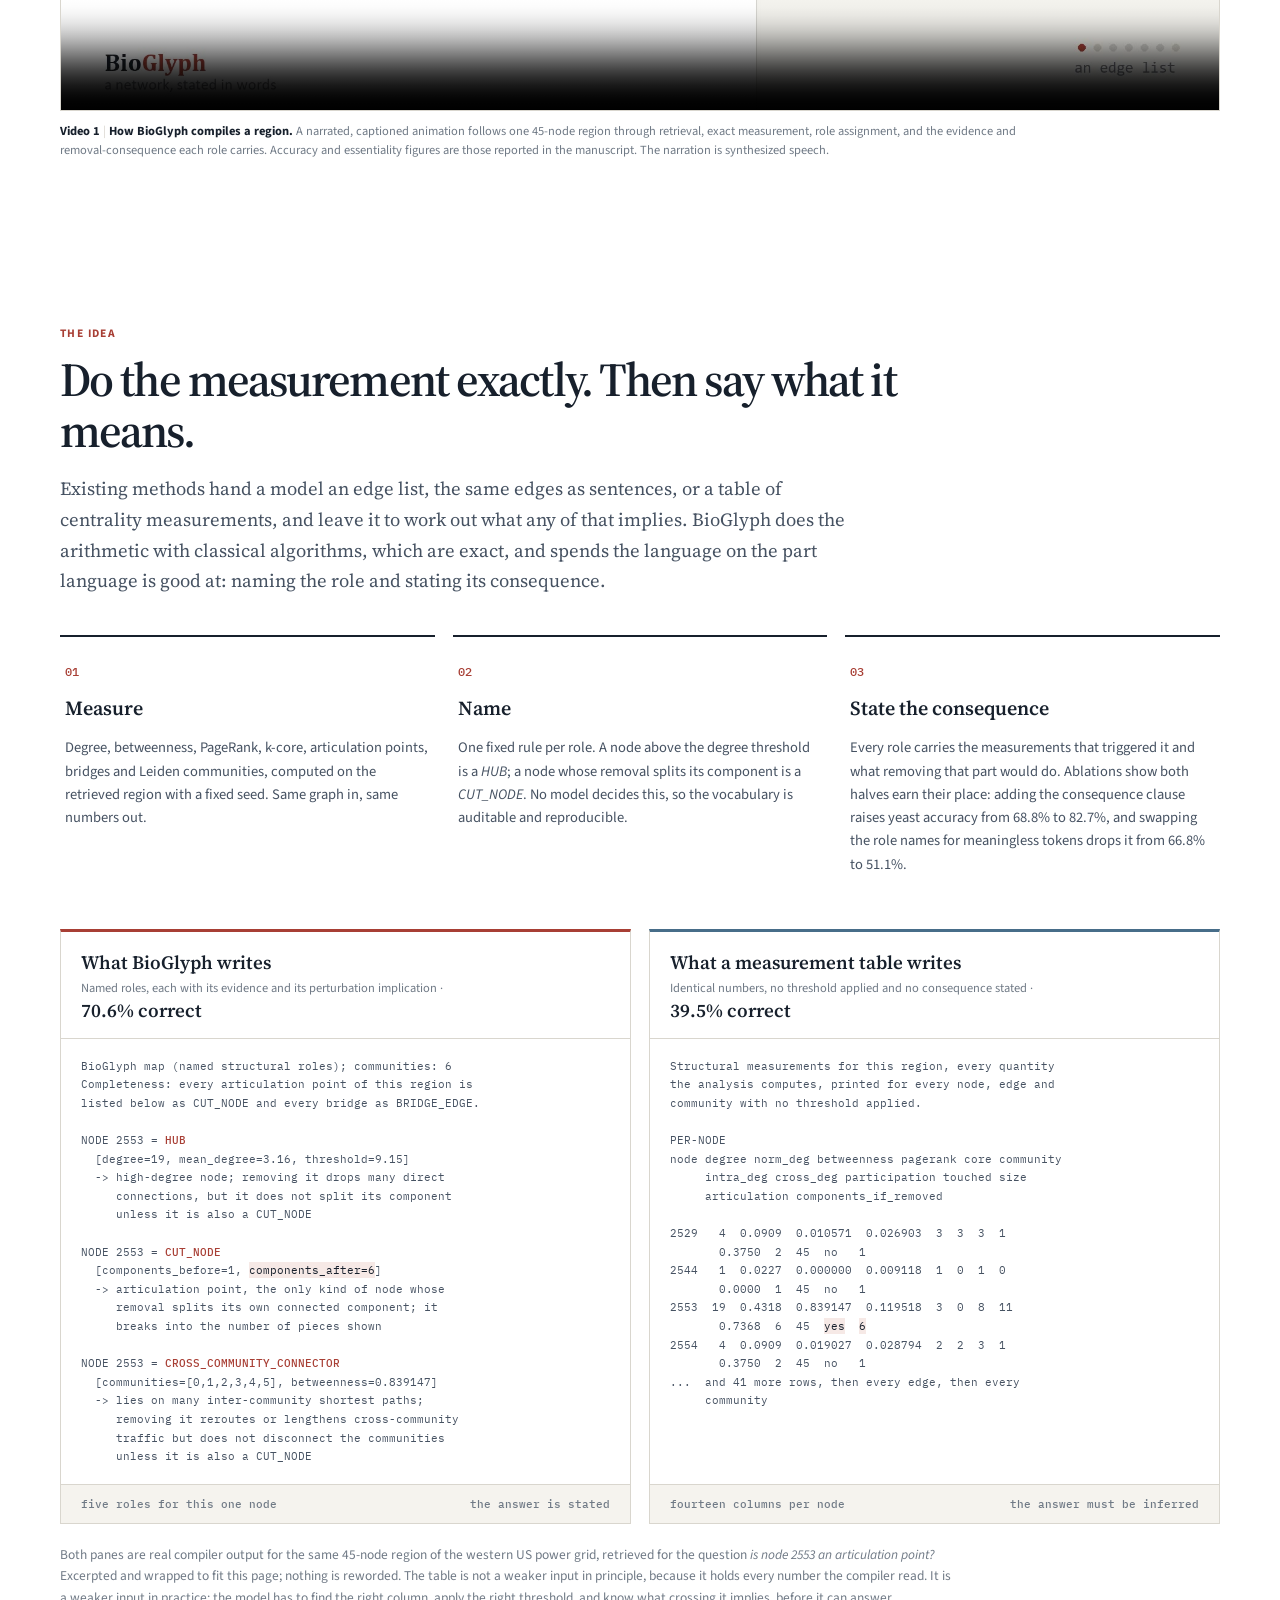
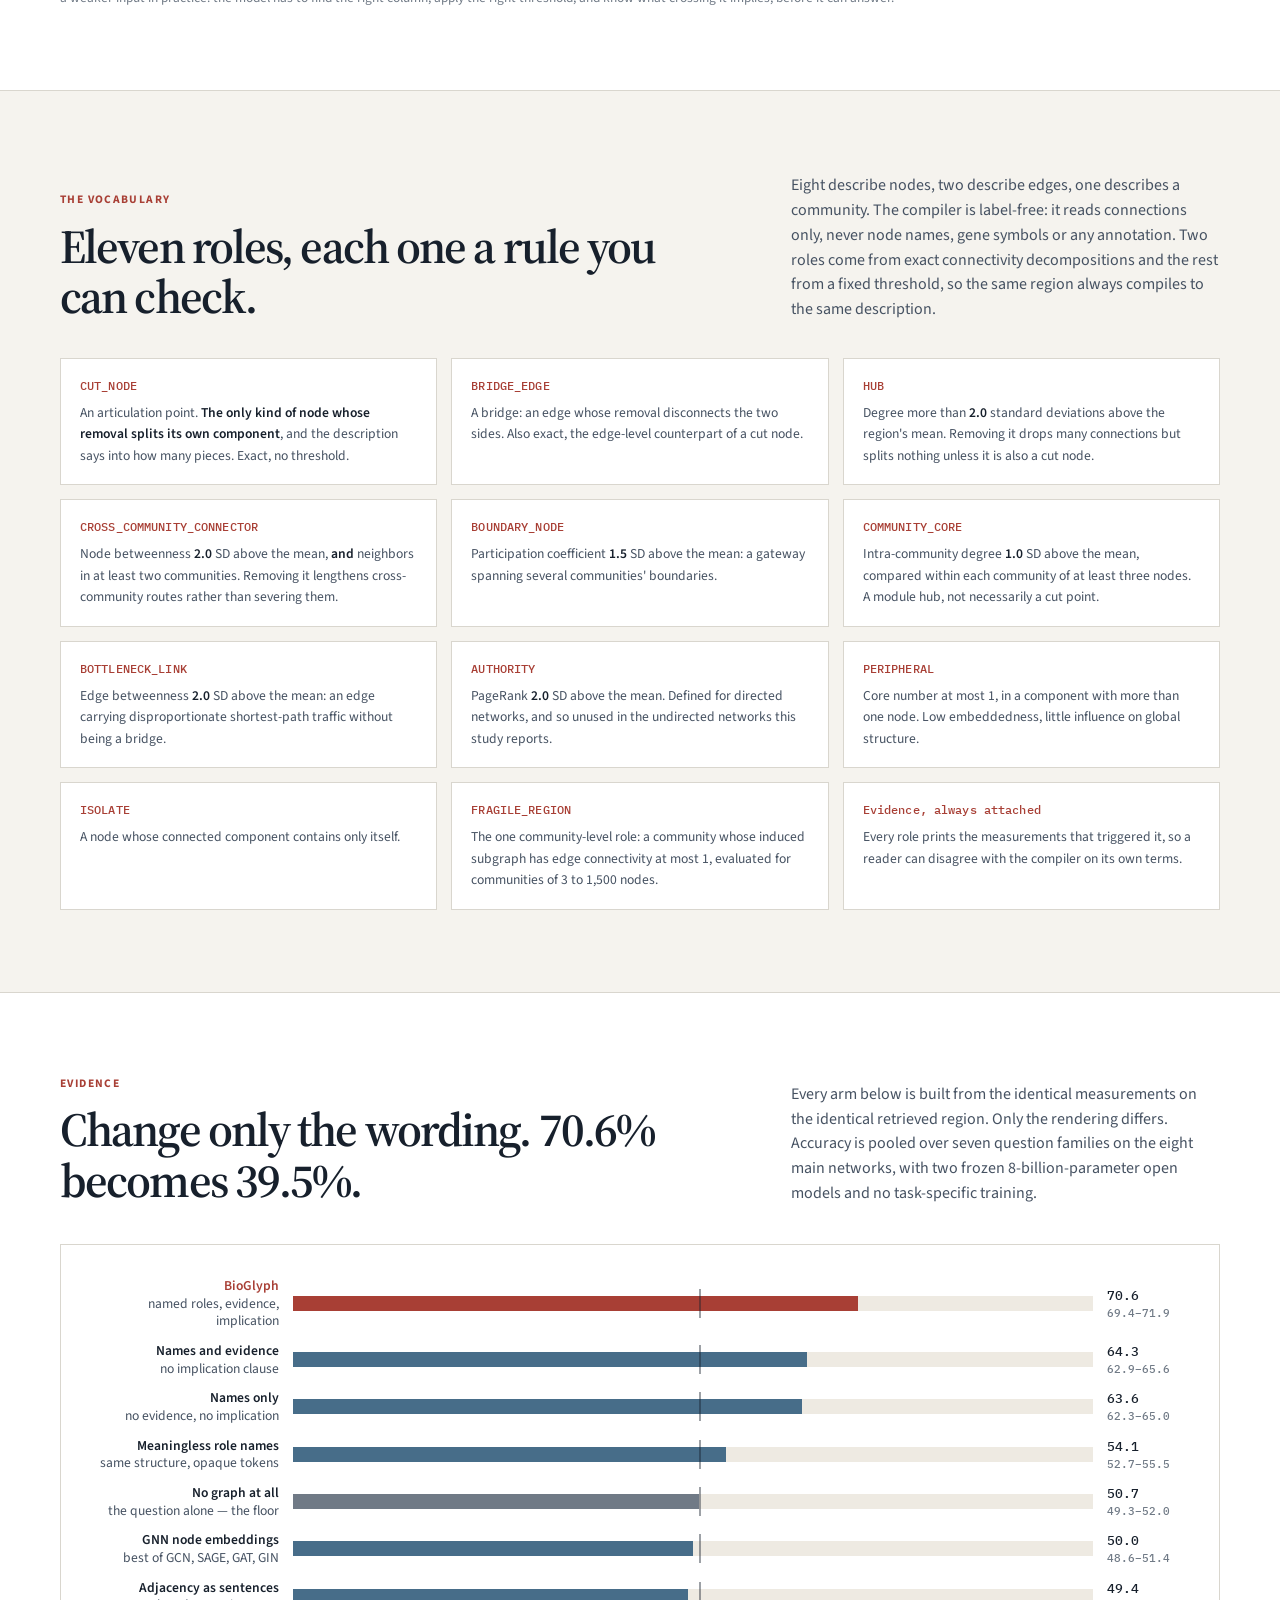
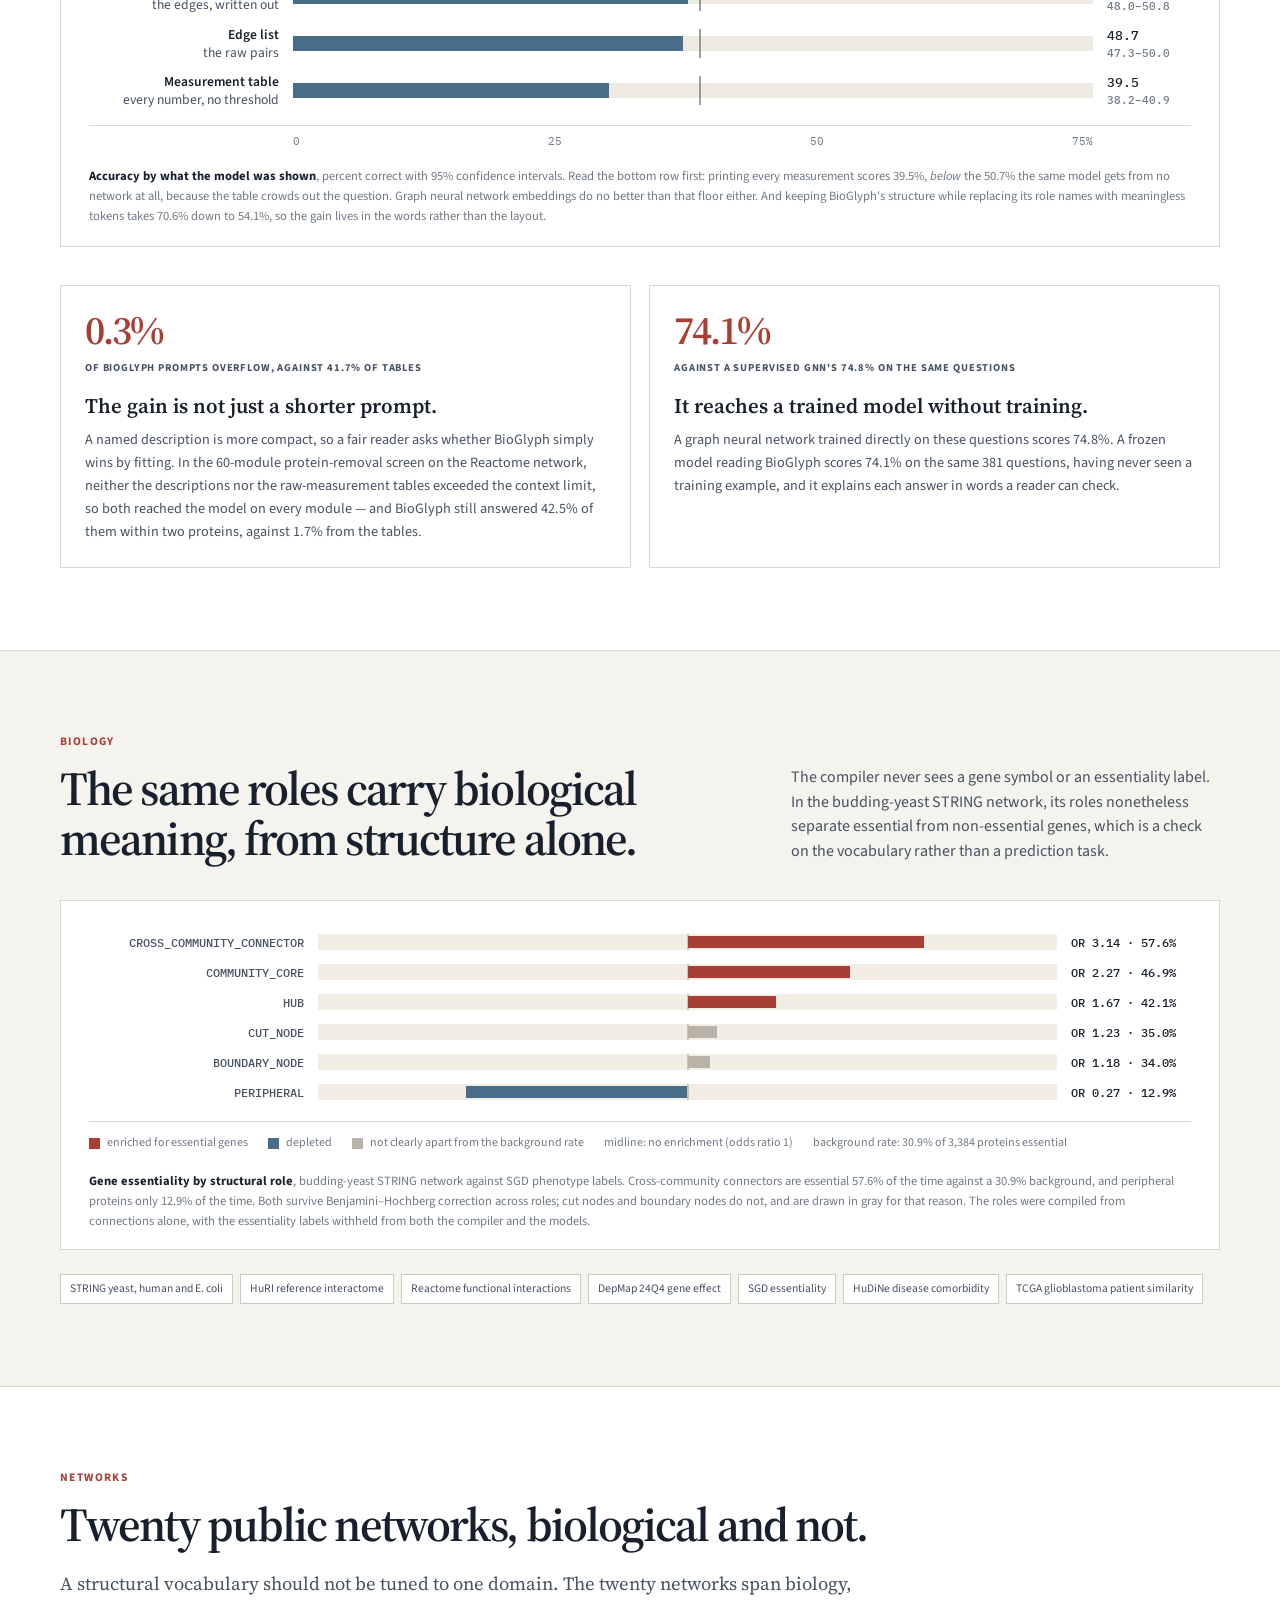
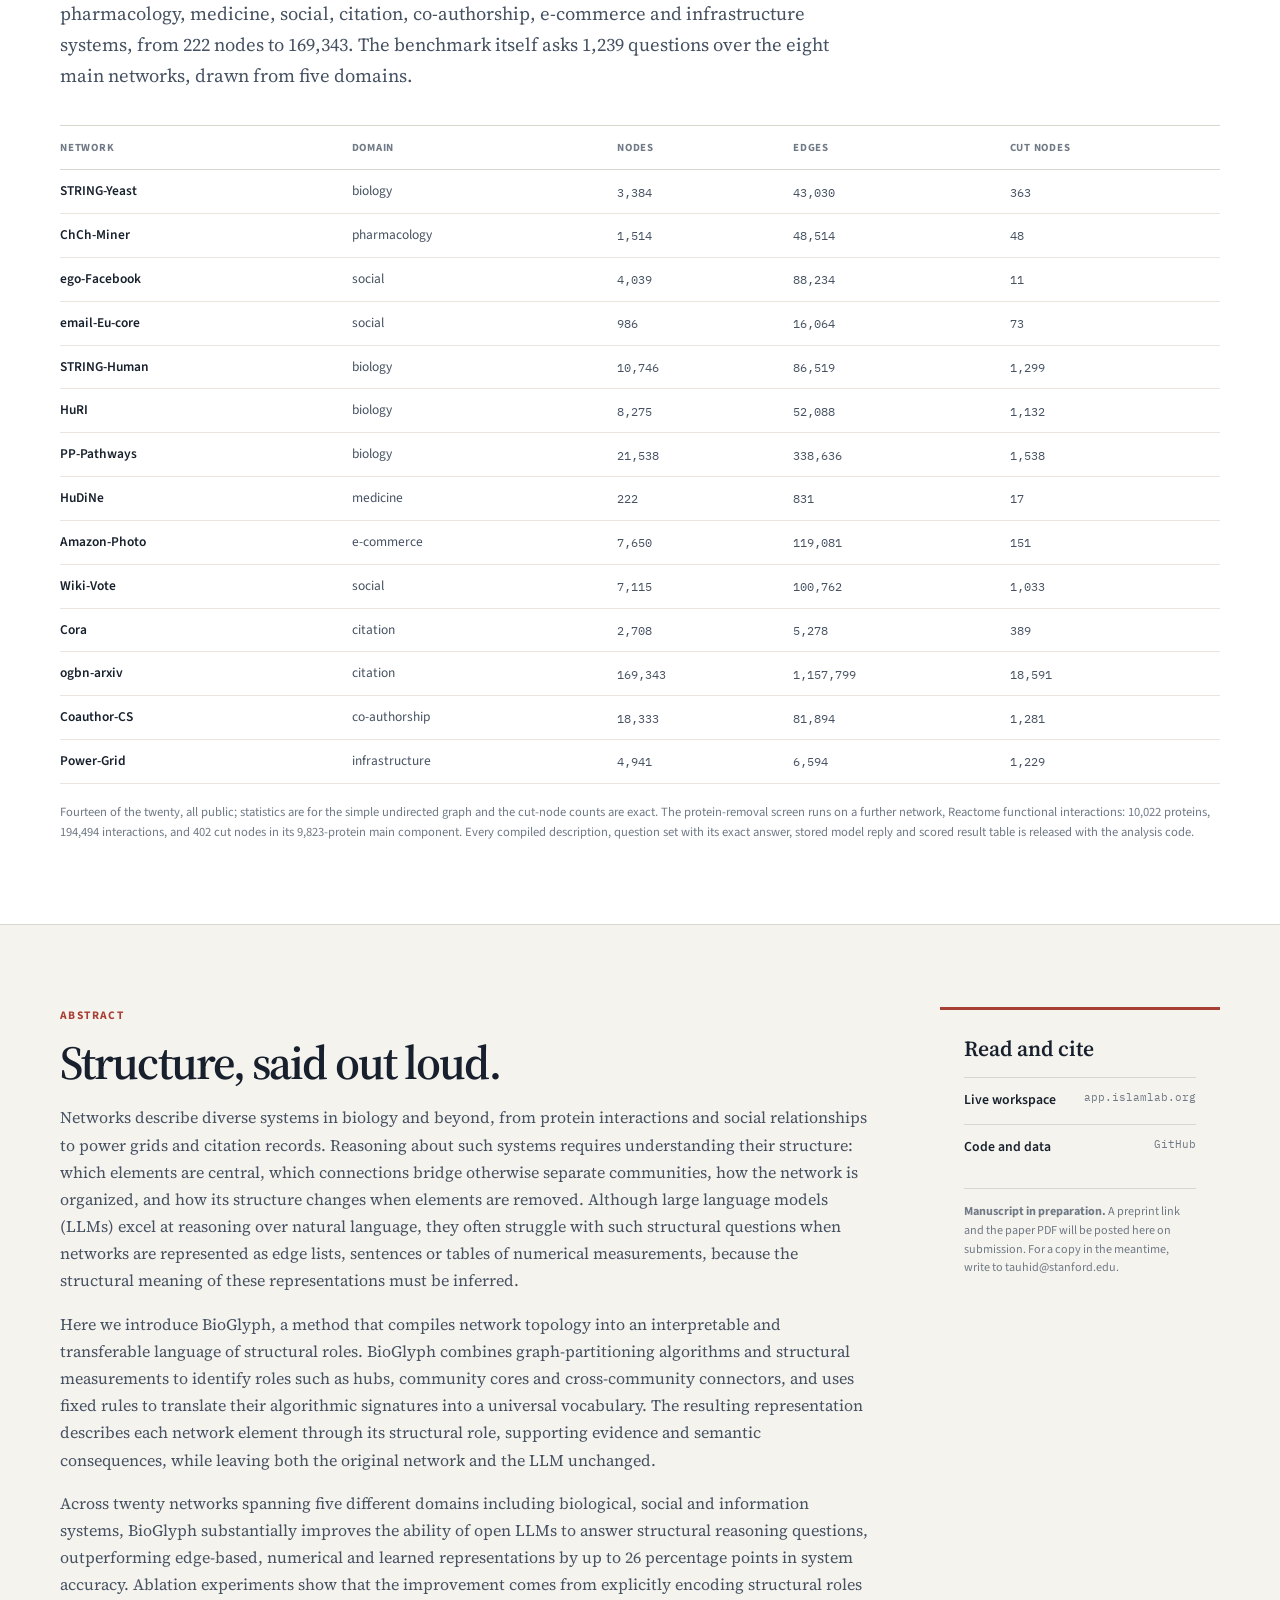
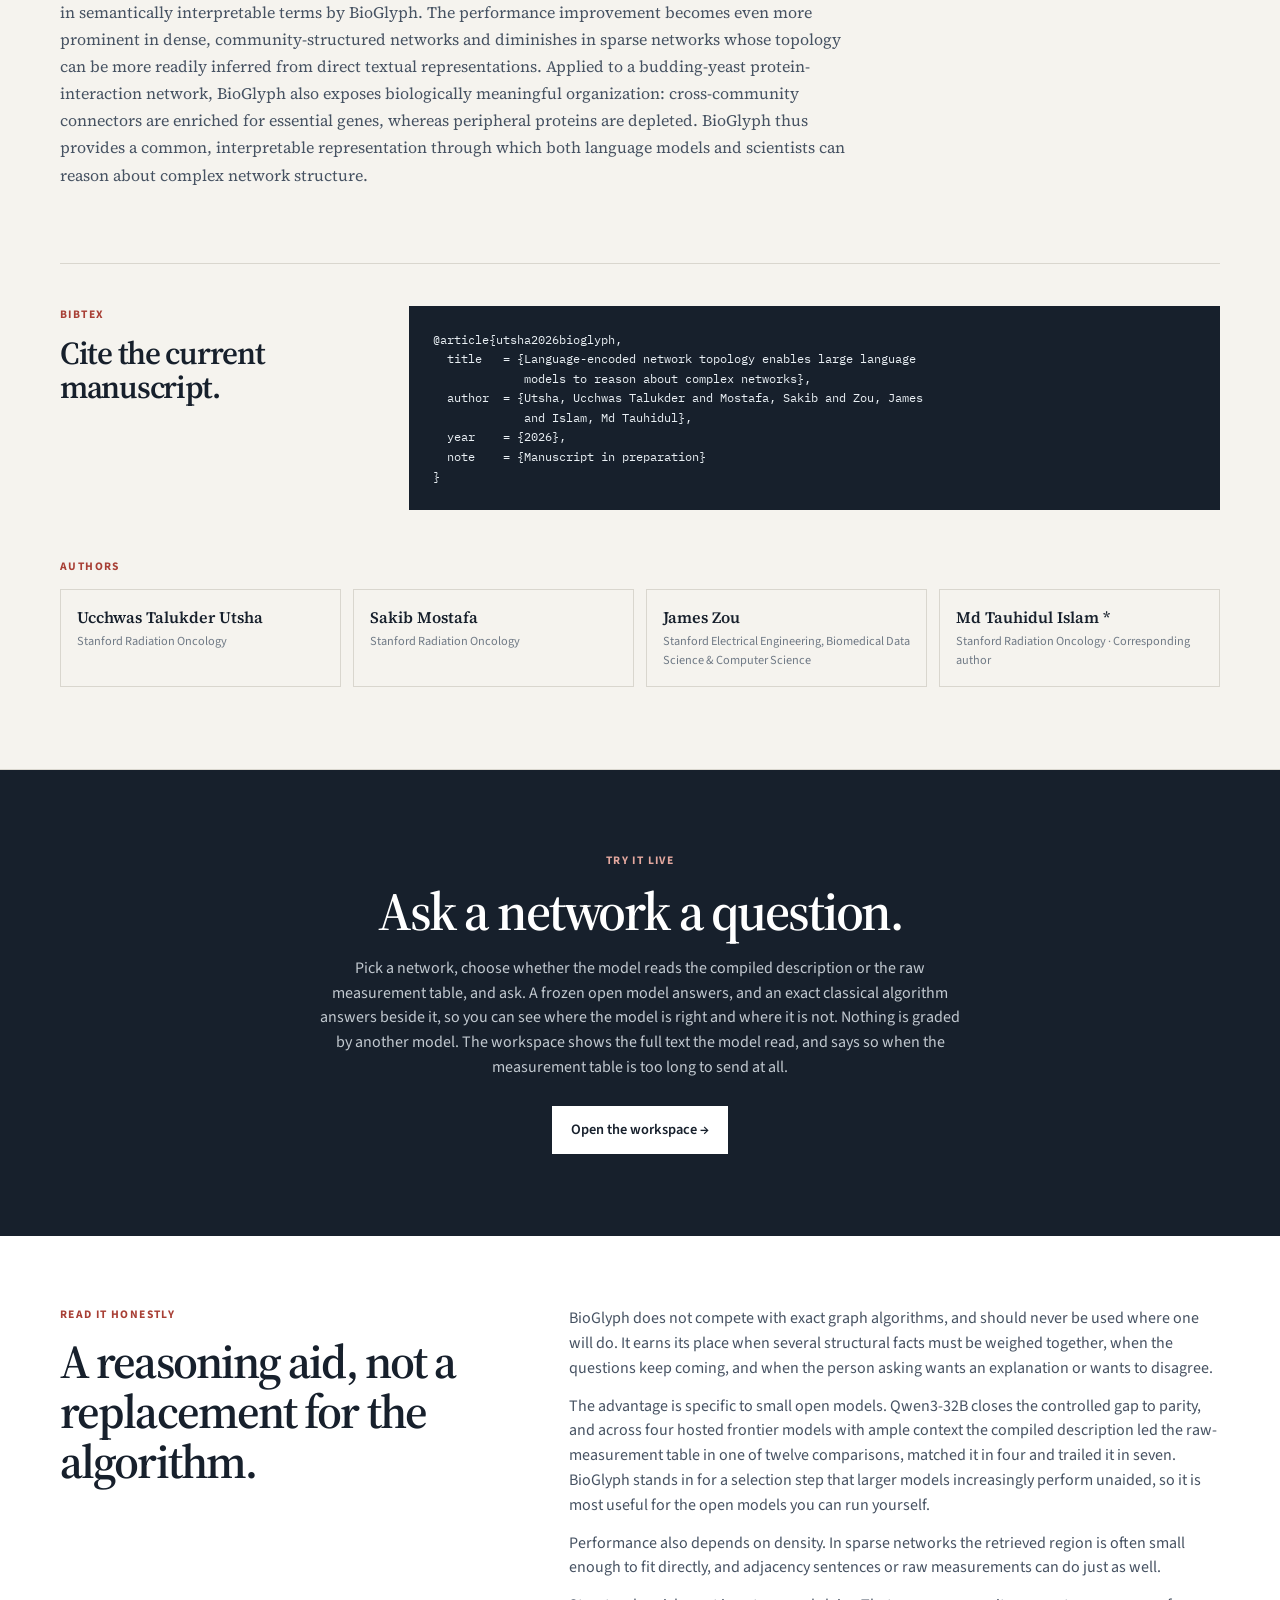
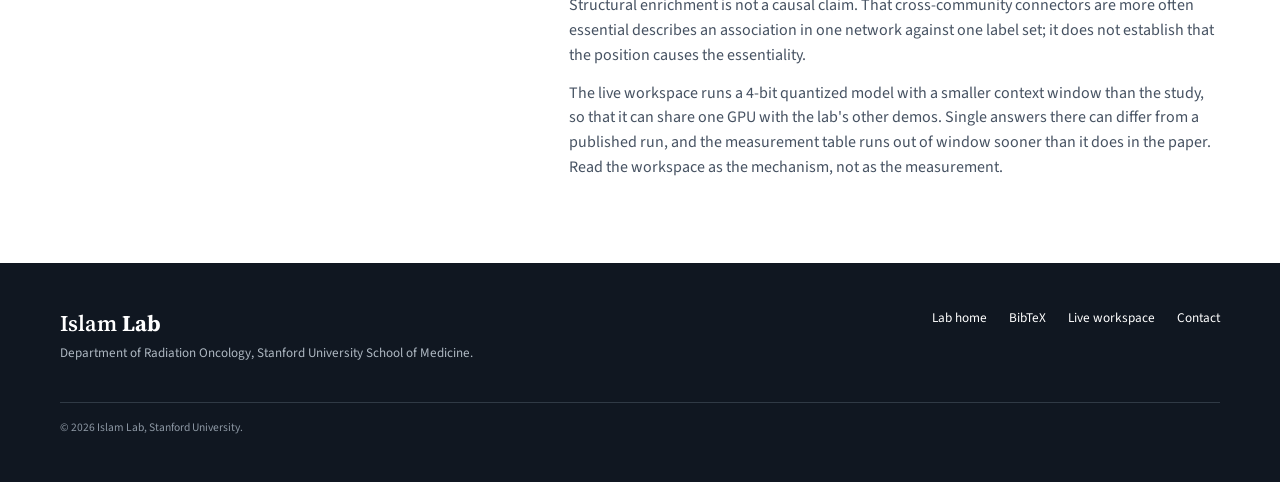
==== commit 89a3c75e: "Surface the headline result in the hero and draw the blind floor on the chart" ====
--- a/bioglyph/index.html
+++ b/bioglyph/index.html
@@ -41,11 +41,11 @@
     <div class="eyebrow">Structural language &middot; Graph reasoning &middot; Interpretable roles</div>
     <h1>A network, stated in&nbsp;words.</h1>
     <p class="paper-title">Language-encoded network topology enables large language models to reason about complex networks</p>
-    <p class="lead">Language models read text fluently and still struggle with structure, even when the
-    whole network is handed to them as text. BioGlyph is a deterministic compiler that runs classical
-    graph algorithms, applies one fixed rule per structural role, and writes each role as a short
-    statement with the measurements that triggered it and what would happen if that part were
-    removed. The model is never trained, fine-tuned, or changed.</p>
+    <p class="lead">BioGlyph is a deterministic compiler that states a network's structure in
+    words: named roles, the measurements behind each one, and what removing that part would do. A
+    frozen open model reading those descriptions answers 70.6% of benchmark questions correctly.
+    Handed the identical measurements as a table it manages 39.5% &mdash; worse than being shown no
+    network at all.</p>
     <p class="author-line">Ucchwas Talukder Utsha, Sakib Mostafa, James Zou, Md Tauhidul Islam</p>
     <div class="hero-actions">
       <a class="button primary" href="https://app.islamlab.org/bioglyph/">Ask a network a question</a>
@@ -58,9 +58,9 @@
 <main>
 <section class="numbers">
   <div class="wrap number-grid">
-    <div><strong>70.6% vs 39.5%</strong><span>accuracy reading named roles versus the same measurements printed as a table, pooled over eight networks and two frozen 8B models</span></div>
-    <div><strong>0.3% vs 41.7%</strong><span>share of prompts that outgrow the context window in those two renderings of the same regions</span></div>
-    <div><strong>74.1% vs 74.8%</strong><span>BioGlyph against a graph neural network trained on the questions themselves, with no task-specific training</span></div>
+    <div><strong>70.6% vs 39.5%</strong><span>named roles against the same numbers as a table, over 1,239 questions</span></div>
+    <div><strong>39.5% below 50.7%</strong><span>the table scores under what the model gets from no network at all</span></div>
+    <div><strong>74.1% vs 74.8%</strong><span>against a graph network trained on the questions, with no training at all</span></div>
   </div>
 </section>
 
@@ -90,7 +90,7 @@
           <span class="video-cc-mark">CC</span><span class="video-cc-state">Off</span>
         </button>
       </div>
-      <figcaption><b>Video 1 | How BioGlyph compiles a region.</b> A narrated, captioned animation
+      <figcaption><b class="fignum">Video 1</b> <b>How BioGlyph compiles a region.</b> A narrated, captioned animation
       follows one 45-node region through retrieval, exact measurement, role assignment, and the
       evidence and removal-consequence each role carries. Accuracy and essentiality figures are
       those reported in the manuscript. The narration is synthesized speech.</figcaption>
@@ -136,7 +136,8 @@
       <div class="render win">
         <div class="render-head">
           <b>What BioGlyph writes</b>
-          <span>Named roles, each with its evidence and its perturbation implication</span>
+          <span>Named roles, each with its evidence and its perturbation implication &middot;
+          <b>70.6% correct</b></span>
         </div>
 <pre>BioGlyph map (named structural roles); communities: 6
 Completeness: every articulation point of this region is
@@ -166,7 +167,8 @@
       <div class="render lose">
         <div class="render-head">
           <b>What a measurement table writes</b>
-          <span>Identical numbers, no threshold applied and no consequence stated</span>
+          <span>Identical numbers, no threshold applied and no consequence stated &middot;
+          <b>39.5% correct</b></span>
         </div>
 <pre>Structural measurements for this region, every quantity
 the analysis computes, printed for every node, edge and
@@ -250,7 +252,7 @@
     <div class="section-head">
       <div>
         <div class="eyebrow">Evidence</div>
-        <h2>The wording is what changes, and it changes the answer.</h2>
+        <h2>Change only the wording. 70.6% becomes 39.5%.</h2>
       </div>
       <p>Every arm below is built from the identical measurements on the identical retrieved region.
       Only the rendering differs. Accuracy is pooled over seven question families on the eight main
@@ -278,8 +280,8 @@
         <div class="bar"><i style="--w:54.1%"></i></div>
         <div class="v">54.1<small>52.7&ndash;55.5</small></div>
       </div>
-      <div class="chart-row">
-        <div class="k"><b>No graph at all</b>the question alone</div>
+      <div class="chart-row floor">
+        <div class="k"><b>No graph at all</b>the question alone &mdash; the floor</div>
         <div class="bar"><i style="--w:50.7%"></i></div>
         <div class="v">50.7<small>49.3&ndash;52.0</small></div>
       </div>
@@ -305,11 +307,11 @@
       </div>
       <div class="chart-axis"><div class="ticks"><span>0</span><span>25</span><span>50</span><span>75%</span></div></div>
       <p class="chart-cap"><b>Accuracy by what the model was shown</b>, percent correct with 95%
-      confidence intervals. Three results are worth pausing on. Handing a model graph neural network
-      embeddings is no better than handing it no graph at all. Printing every measurement is
-      <i>worse</i> than no graph, because the table crowds out the question. And keeping BioGlyph's
-      structure while replacing its role names with meaningless tokens loses 16.5 percent, so the
-      gain lives in the words, not in the layout.</p>
+      confidence intervals. Read the bottom row first: printing every measurement scores 39.5%,
+      <i>below</i> the 50.7% the same model gets from no network at all, because the table crowds out
+      the question. Graph neural network embeddings do no better than that floor either. And keeping
+      BioGlyph's structure while replacing its role names with meaningless tokens takes 70.6% down to
+      54.1%, so the gain lives in the words rather than the layout.</p>
     </div>
 
     <div class="finds">
--- a/bioglyph/style.css
+++ b/bioglyph/style.css
@@ -116,6 +116,7 @@
 .render-head{padding:17px 20px 15px;border-bottom:1px solid var(--line)}
 .render-head b{display:block;font:600 1.18rem var(--serif)}
 .render-head span{display:block;font-size:.78rem;color:var(--muted);margin-top:4px;line-height:1.45}
+.render-head span b{color:var(--ink);font-weight:600}
 .render pre{margin:0;padding:18px 20px;font:400 .7rem/1.66 var(--mono);white-space:pre-wrap;overflow-wrap:anywhere;color:var(--soft);flex:1}
 .render pre mark{background:#f6e9e6;color:var(--ink);padding:1px 0}
 .render pre .rolename{color:var(--accent);font-weight:500}
@@ -129,12 +130,22 @@
 .role p{margin:9px 0 0;font-size:.85rem;line-height:1.58;color:var(--soft)}
 .role em{color:var(--ink);font-style:normal;font-weight:600}
 
+/* scVision's journal figure numbering, so a caption reads as the paper's companion. */
+.fignum{color:var(--accent);font-weight:700}
+.fignum::after{content:" |";color:var(--line);font-weight:400}
+
 /* One axis, one series, sorted, direct labels: accuracy by what the model was shown. */
 .chart{margin-top:38px;border:1px solid var(--line);background:#fff;padding:26px 28px 20px}
 .chart-row{display:grid;grid-template-columns:minmax(120px,190px) minmax(0,1fr) 84px;gap:14px;align-items:center;padding:6px 0}
 .chart-row .k{font-size:.85rem;color:var(--soft);text-align:right;line-height:1.3}
 .chart-row .k b{display:block;font-weight:600;color:var(--ink)}
 .chart-row .bar{height:15px;background:#eeeae2;position:relative}
+/* The blind floor drawn across every row. The paper treats 50.7% as the number any representation
+   has to beat, and one rendering falls under it -- which is invisible if the floor is just another
+   bar. Drawn over the fill so it still reads on the rows that pass it. */
+.chart-row .bar::after{content:"";position:absolute;left:50.7%;top:-7px;bottom:-7px;width:2px;background:rgba(23,32,44,.42);z-index:2}
+.chart-row.floor .k b{color:var(--ink)}
+.chart-row.floor .bar i{background:var(--muted)}
 .chart-row .bar i{position:absolute;left:0;top:0;bottom:0;width:var(--w);background:var(--blue);display:block}
 .chart-row.hi .bar i{background:var(--accent)}
 .chart-row.hi .k b{color:var(--accent)}
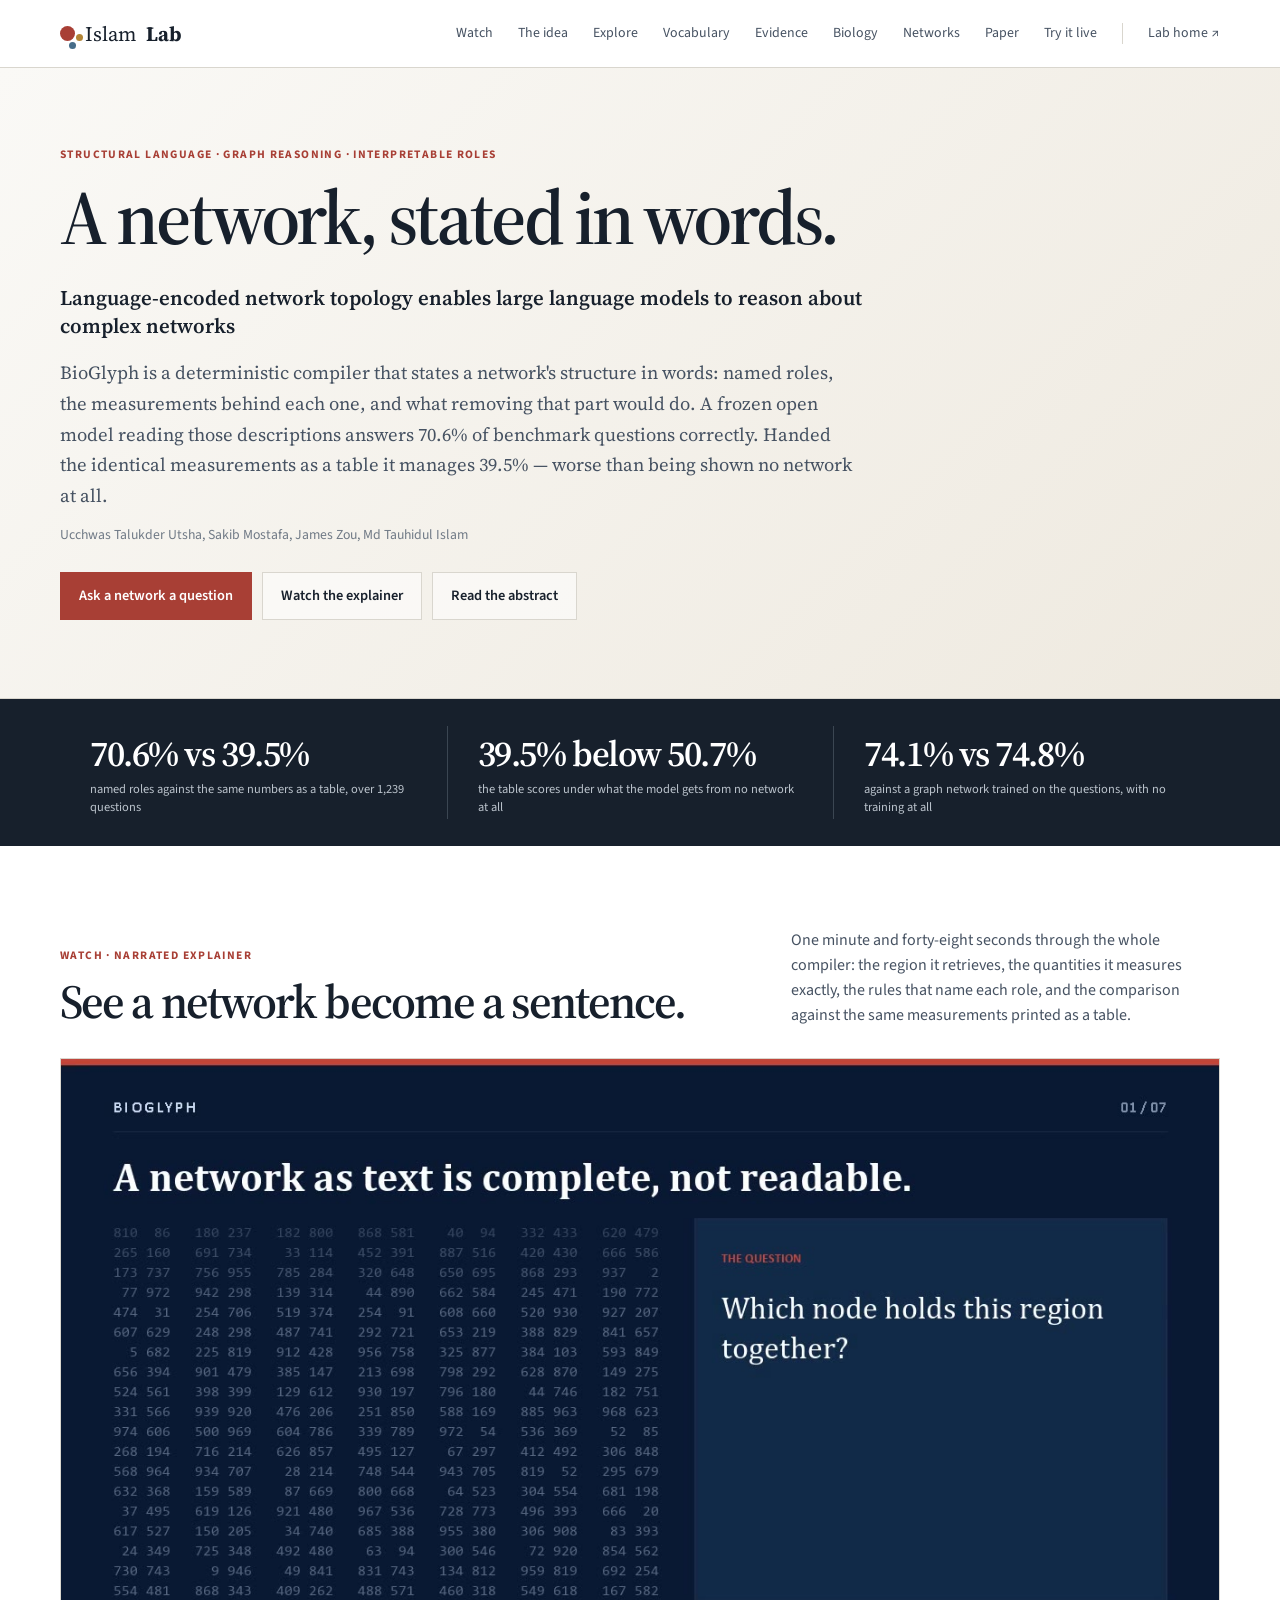
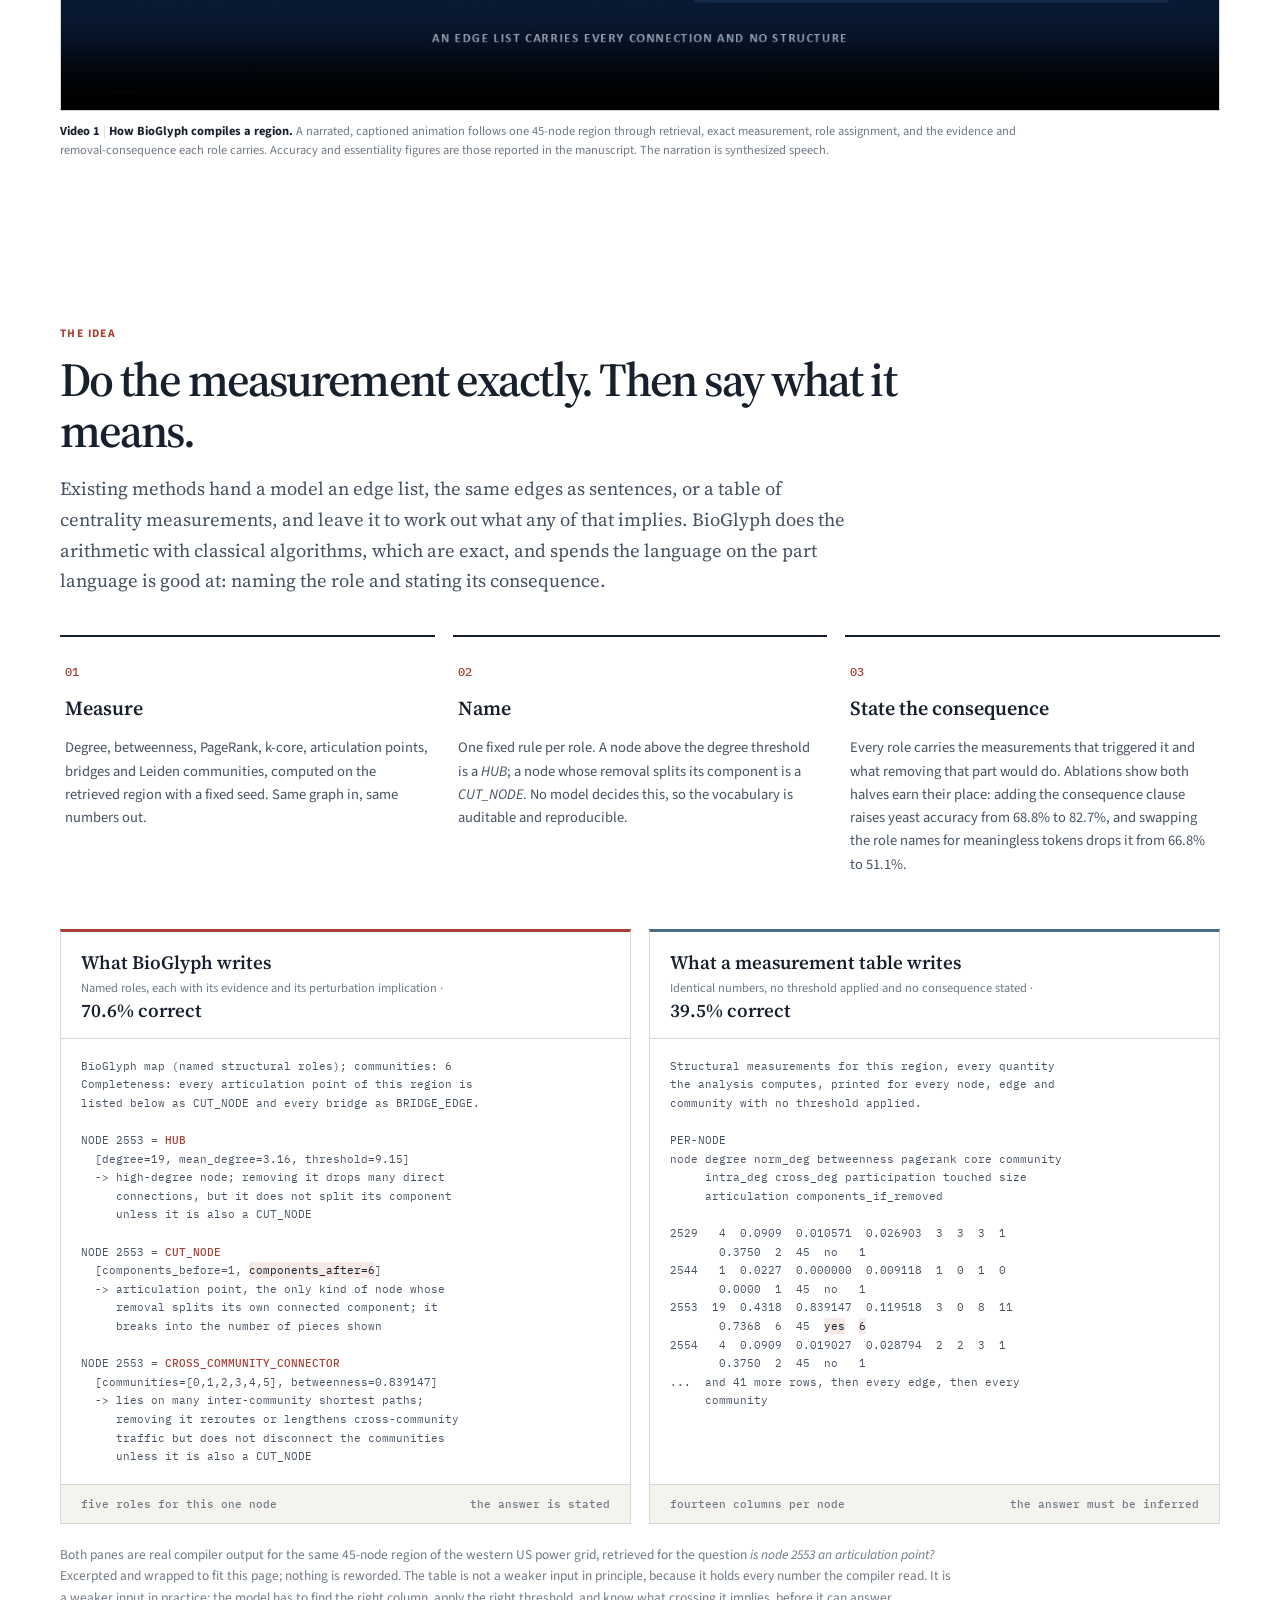
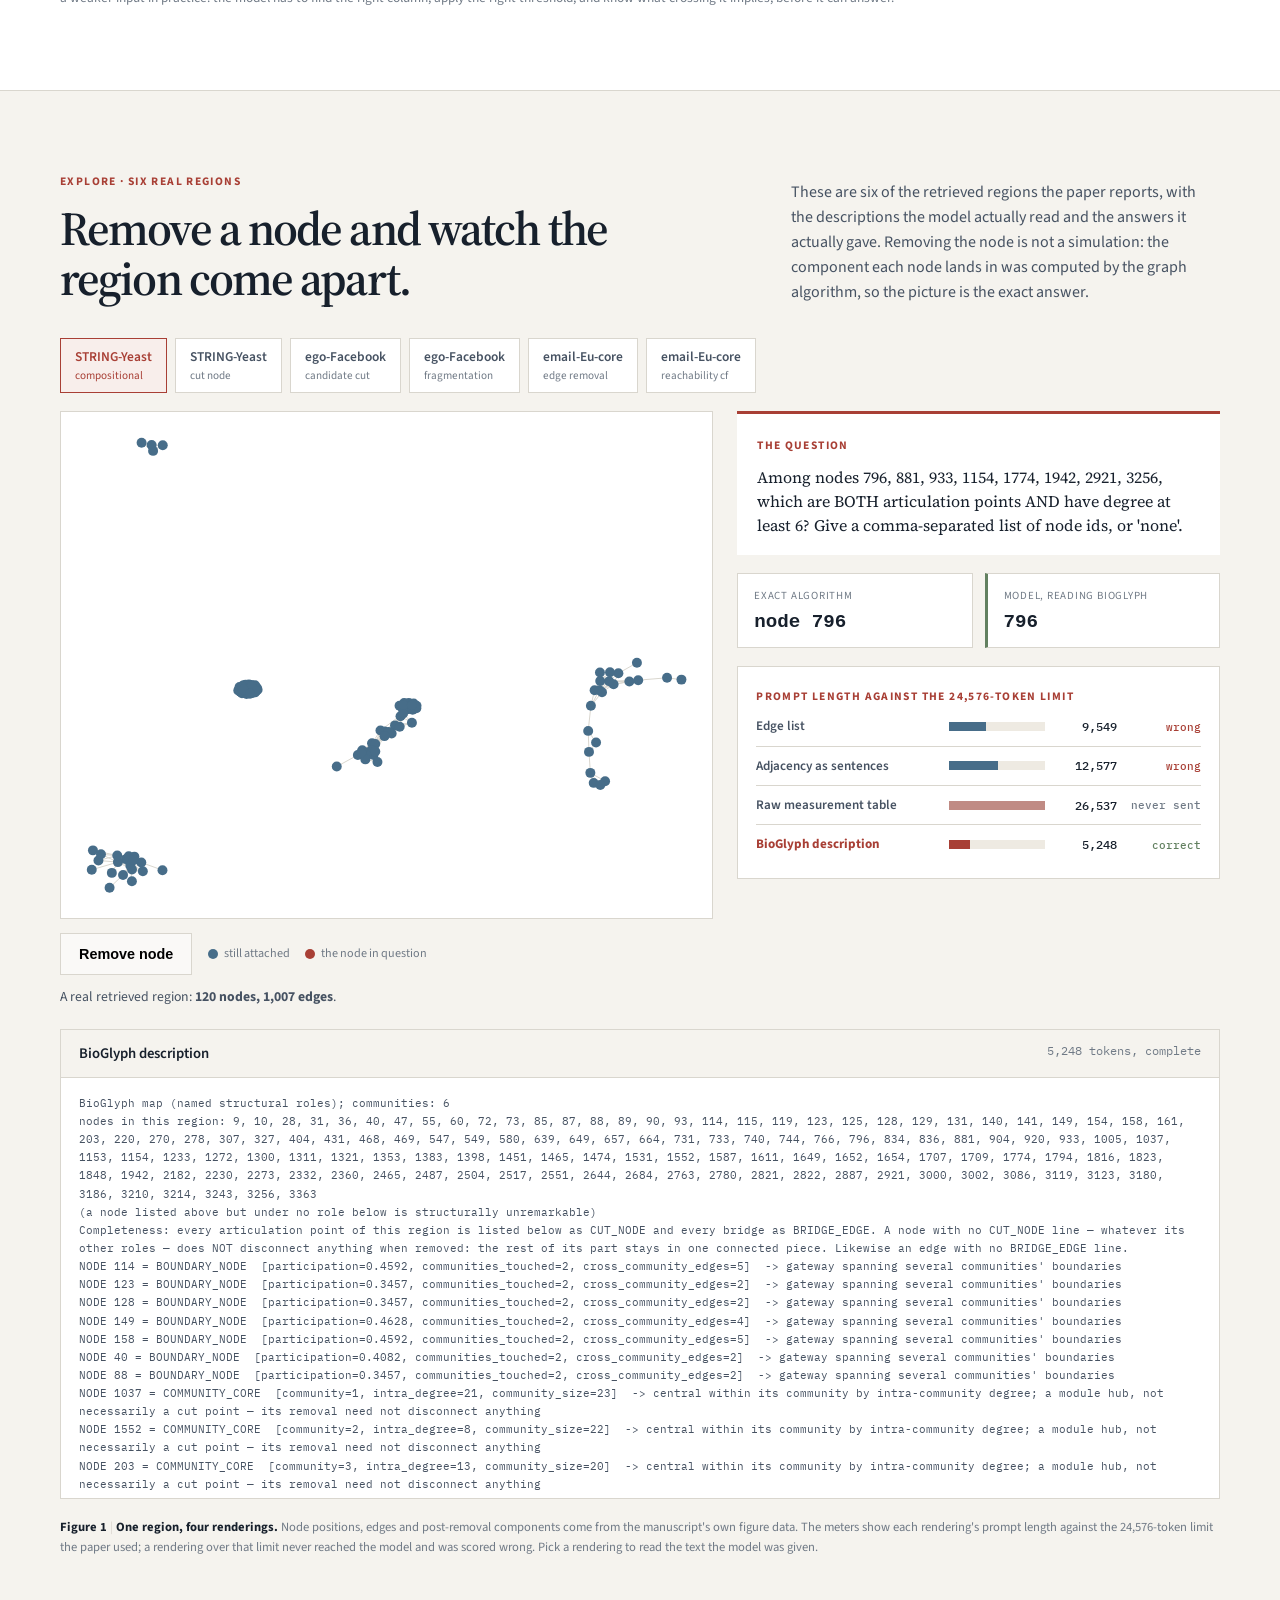
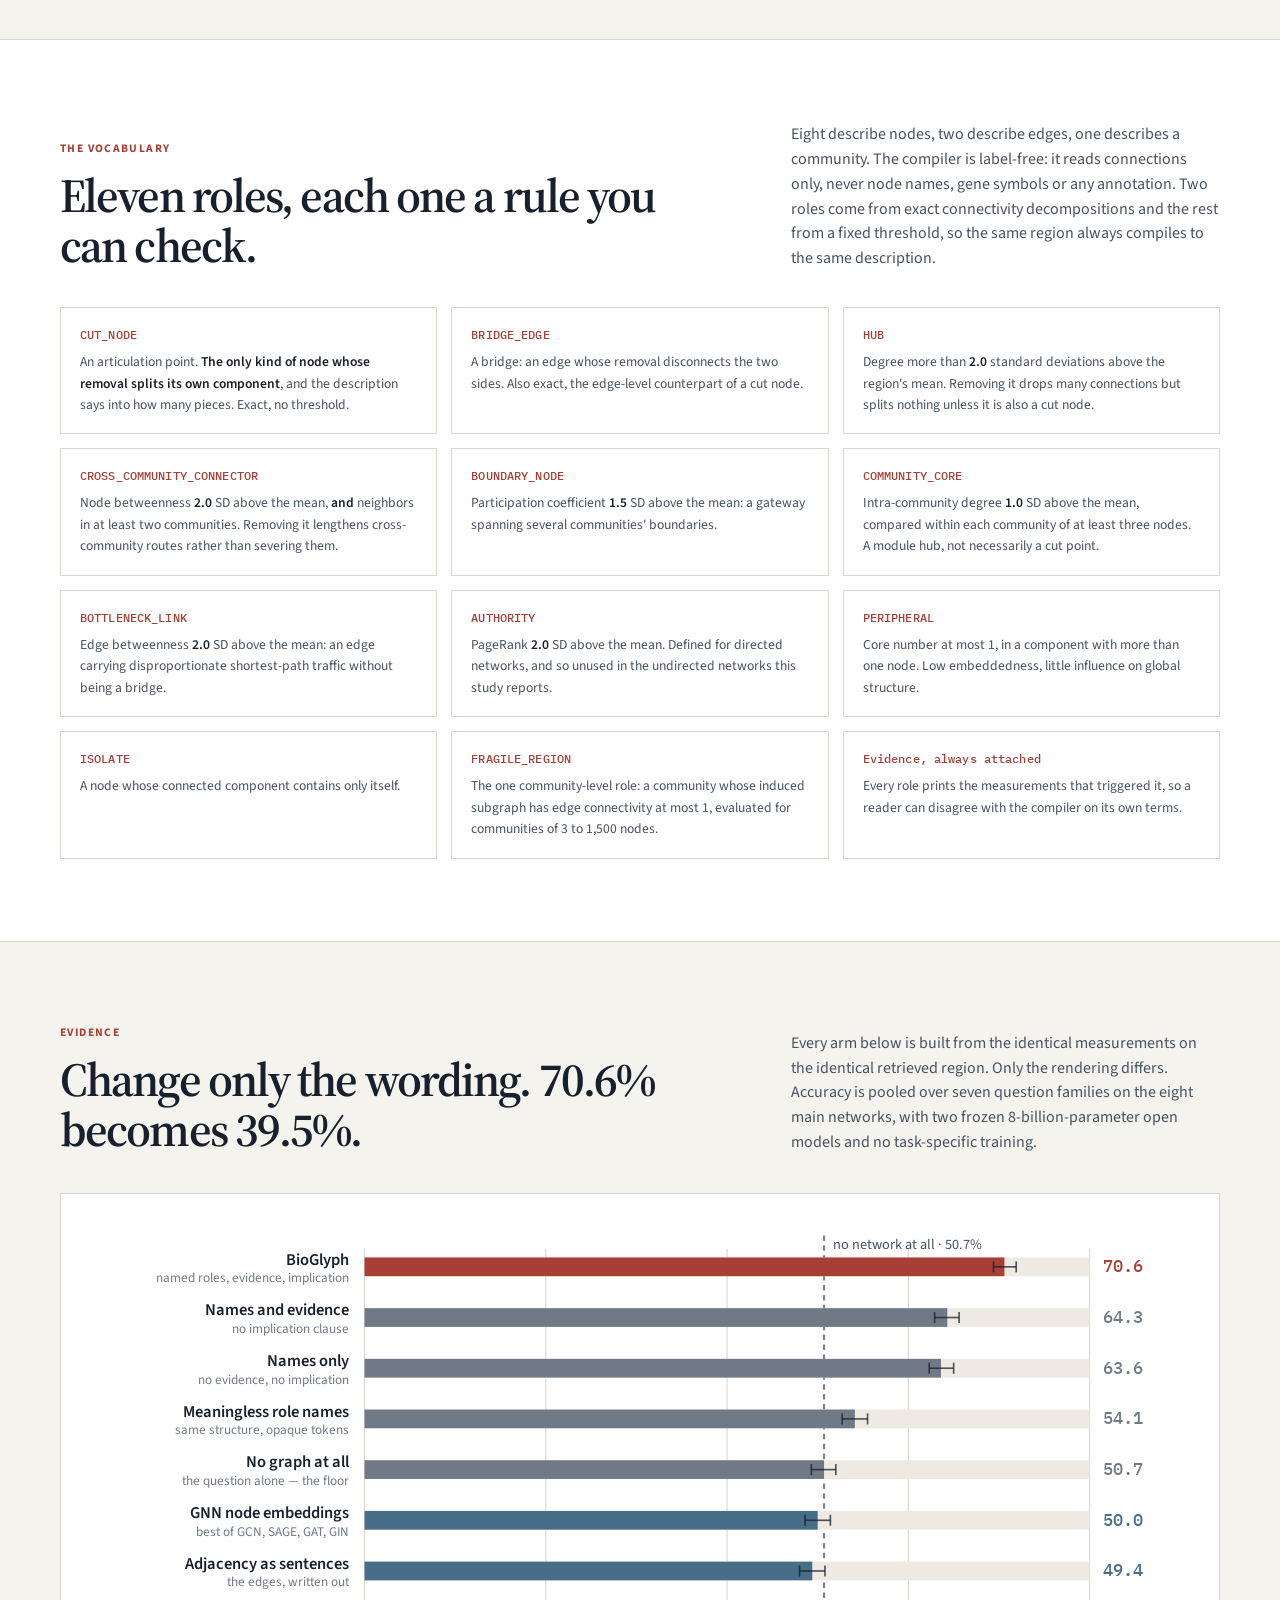
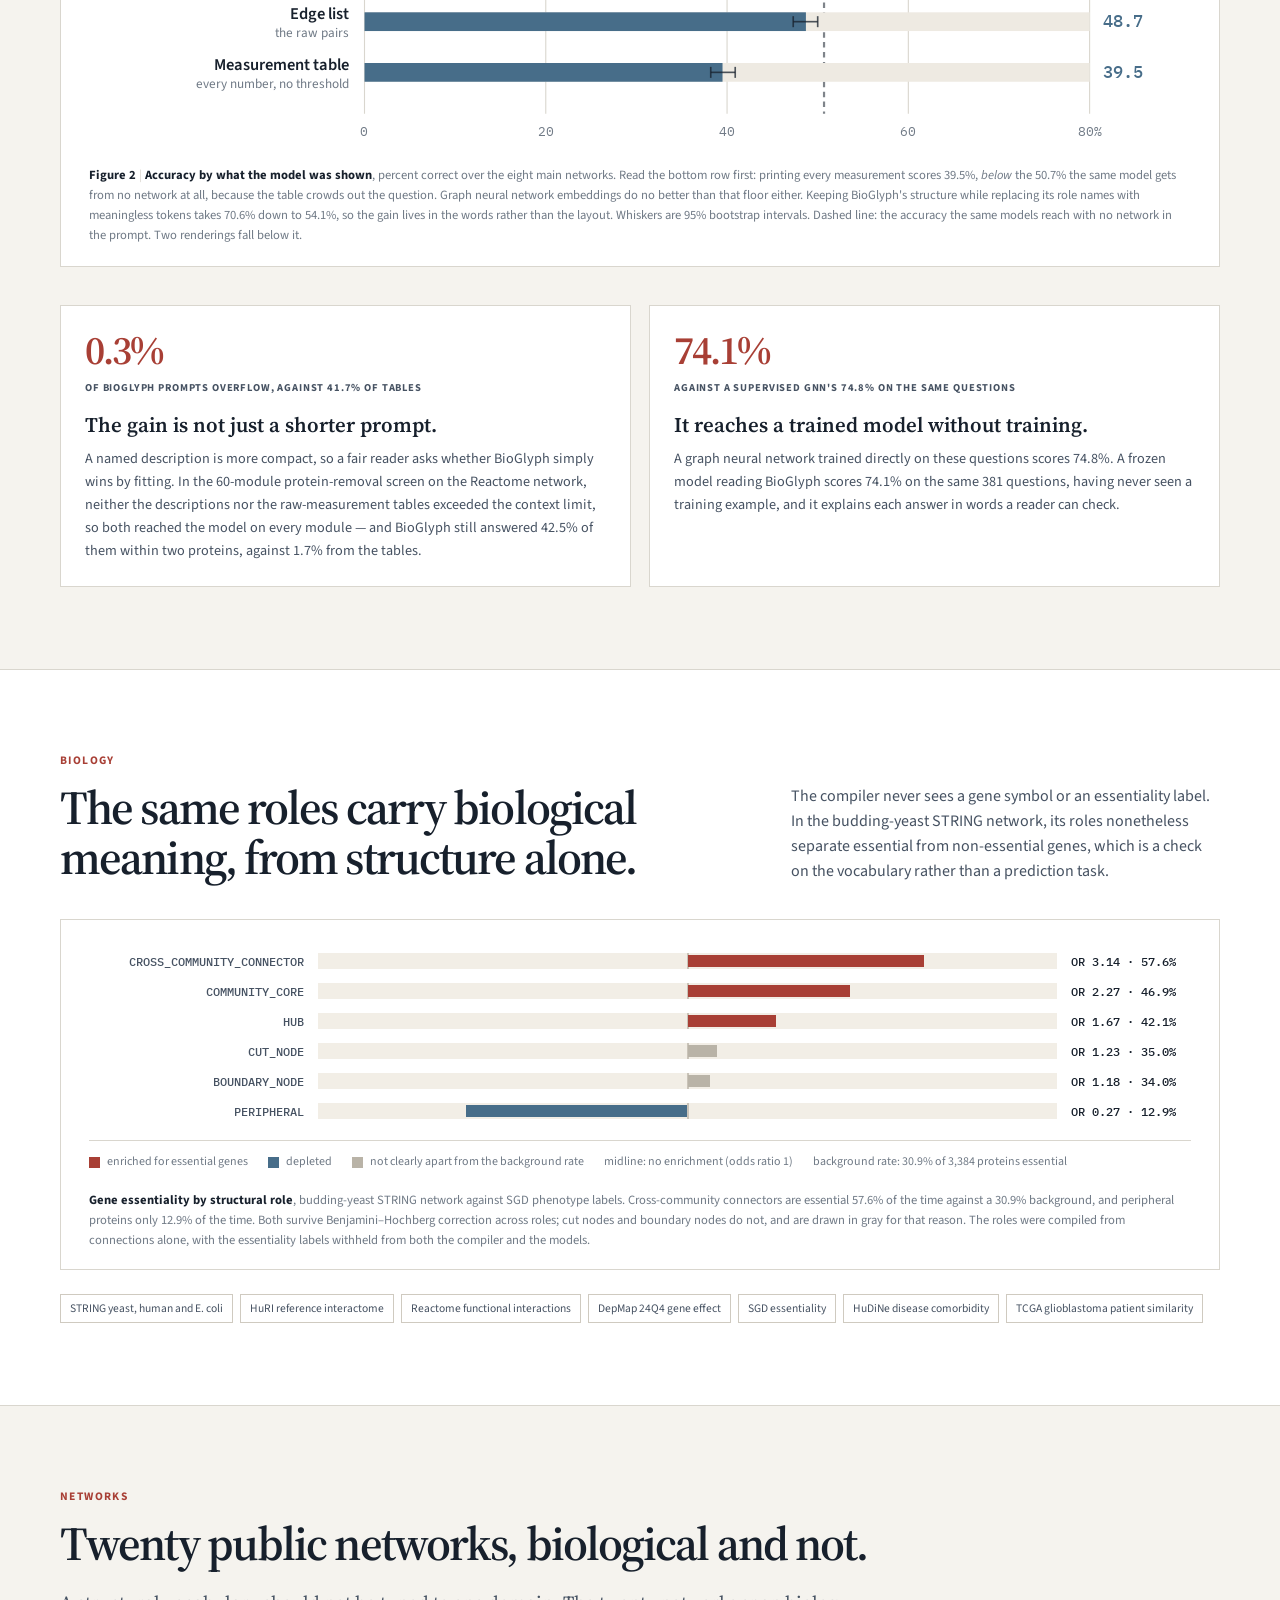
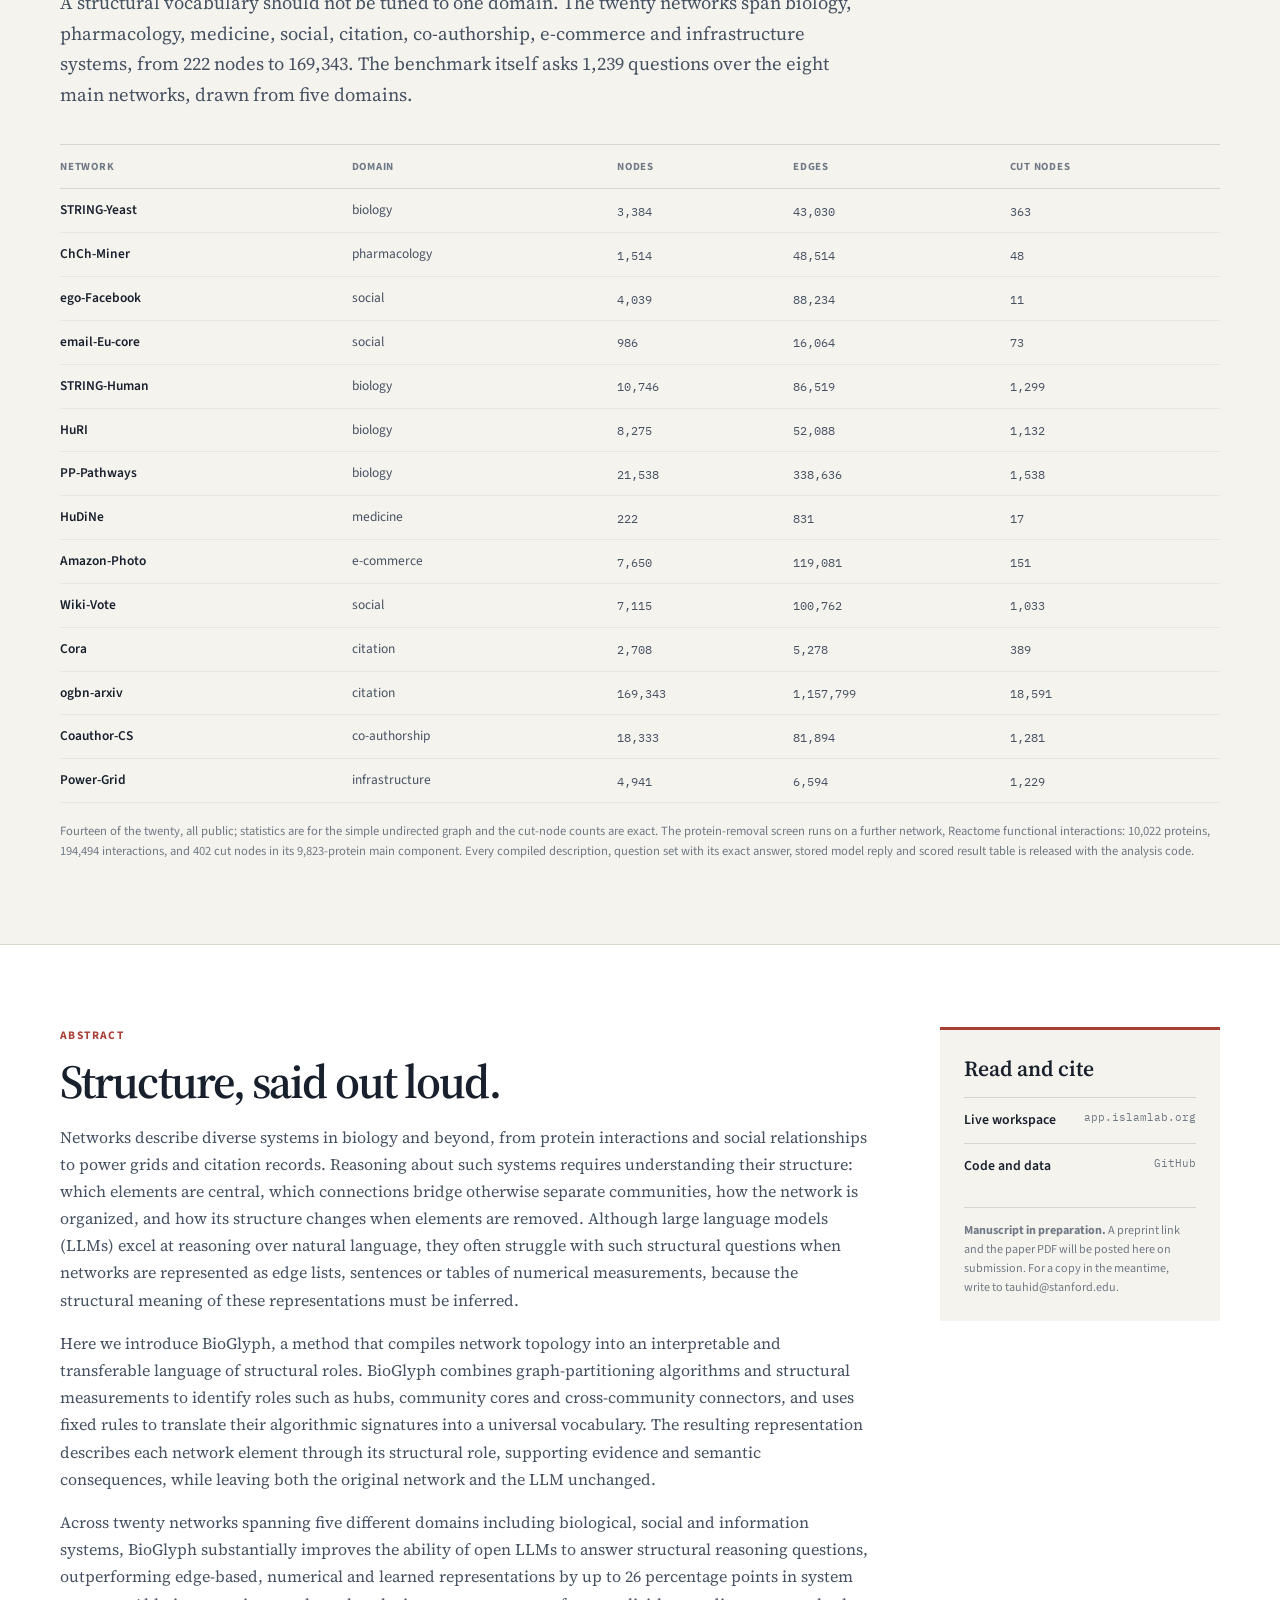
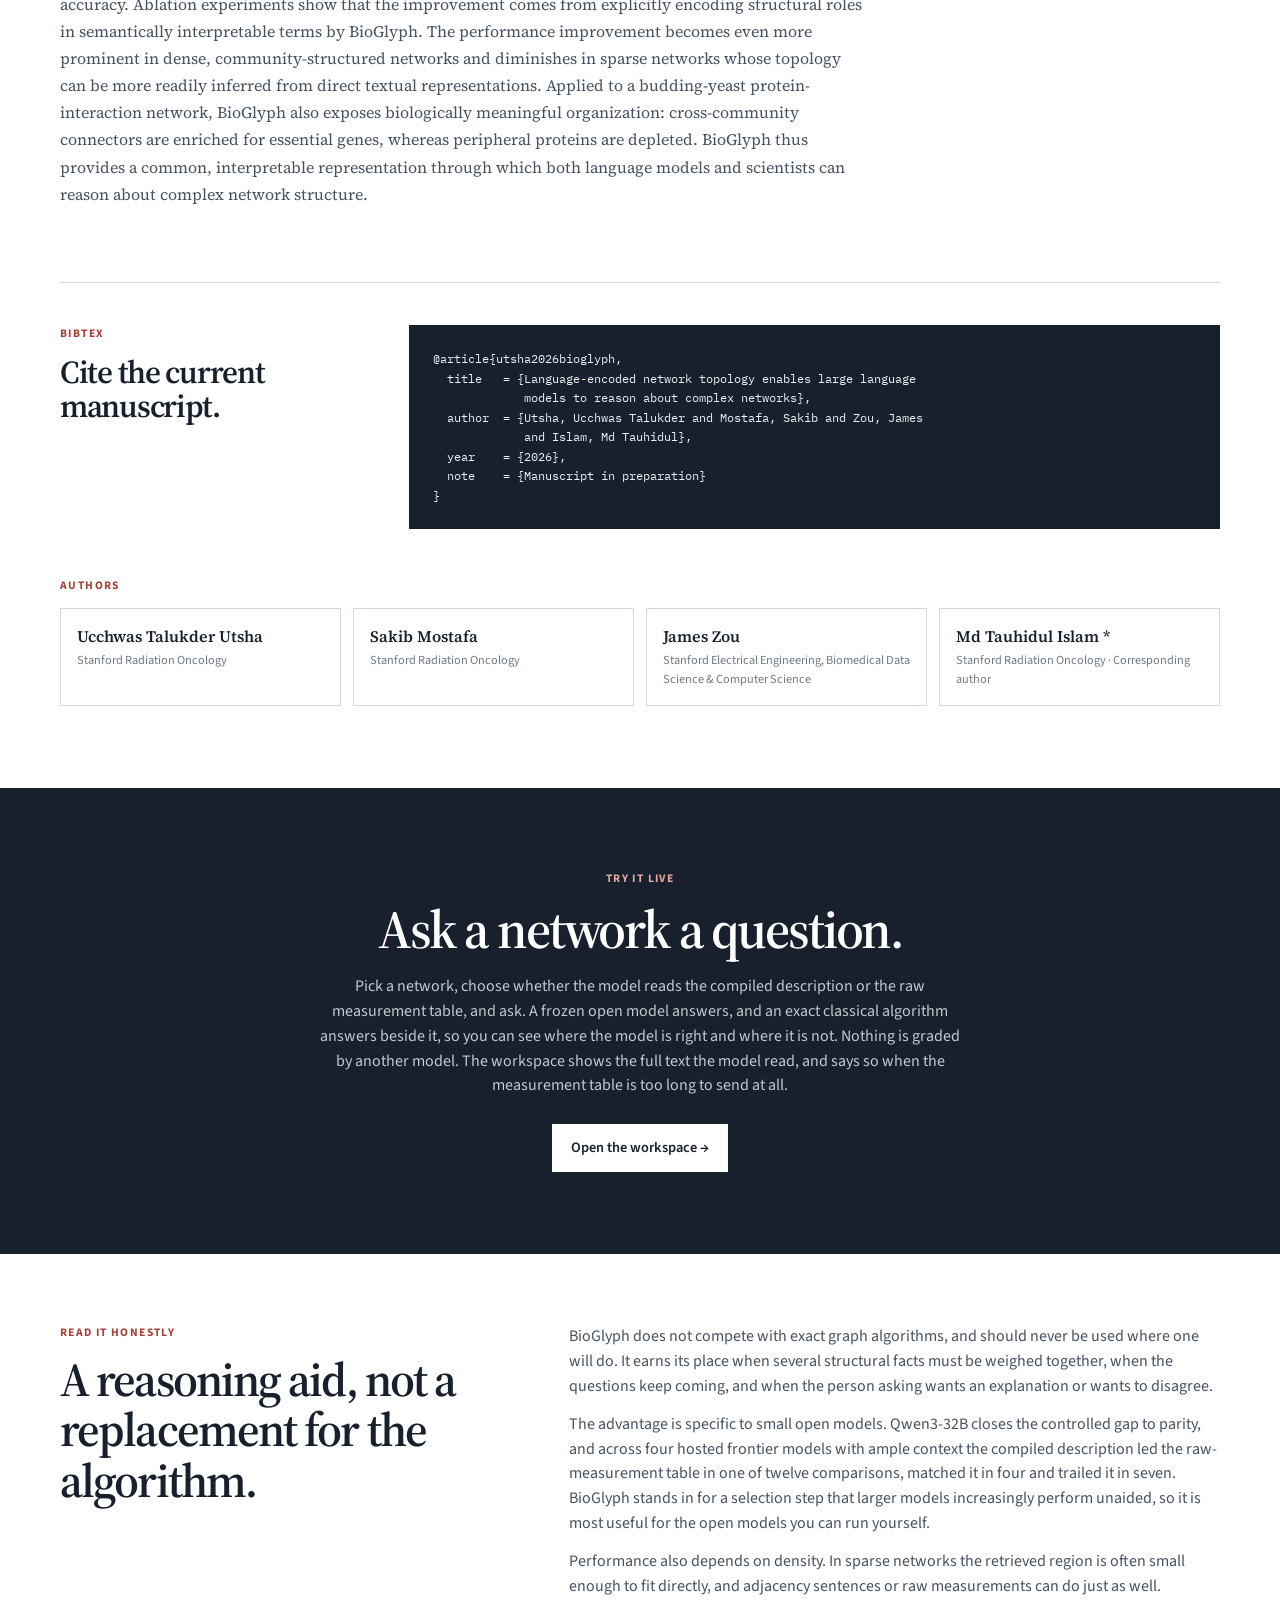
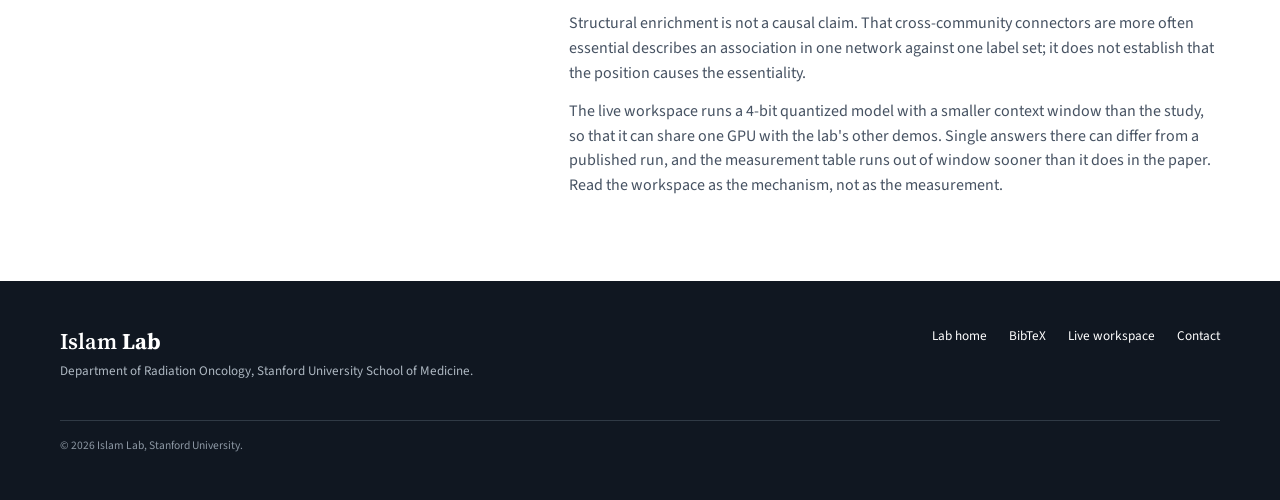
==== commit dfae5efa: "Rebuild the explainer on the GFM visual system with a neural voice; add an interactive region explor" ====
--- a/bioglyph/index.html
+++ b/bioglyph/index.html
@@ -25,6 +25,7 @@
     <div class="nav-links">
       <a href="#watch">Watch</a>
       <a href="#idea">The idea</a>
+      <a href="#explore">Explore</a>
       <a href="#vocabulary">Vocabulary</a>
       <a href="#evidence">Evidence</a>
       <a href="#biology">Biology</a>
@@ -201,7 +202,30 @@
   </div>
 </section>
 
-<section id="vocabulary" class="alt">
+<section id="explore" class="alt">
+  <div class="wrap">
+    <div class="section-head">
+      <div>
+        <div class="eyebrow">Explore &middot; six real regions</div>
+        <h2>Remove a node and watch the region come apart.</h2>
+      </div>
+      <p>These are six of the retrieved regions the paper reports, with the descriptions the model
+      actually read and the answers it actually gave. Removing the node is not a simulation: the
+      component each node lands in was computed by the graph algorithm, so the picture is the exact
+      answer.</p>
+    </div>
+    <div id="regionExplorer" class="rx">
+      <p class="rx-loading">Loading six regions&hellip;</p>
+    </div>
+    <p class="chart-cap"><b class="fignum">Figure 1</b> <b>One region, four renderings.</b> Node
+    positions, edges and post-removal components come from the manuscript's own figure data. The
+    meters show each rendering's prompt length against the 24,576-token limit the paper used; a
+    rendering over that limit never reached the model and was scored wrong. Pick a rendering to read
+    the text the model was given.</p>
+  </div>
+</section>
+
+<section id="vocabulary">
   <div class="wrap">
     <div class="section-head">
       <div>
@@ -247,7 +271,7 @@
   </div>
 </section>
 
-<section id="evidence">
+<section id="evidence" class="alt">
   <div class="wrap">
     <div class="section-head">
       <div>
@@ -260,58 +284,14 @@
     </div>
 
     <div class="chart">
-      <div class="chart-row hi">
-        <div class="k"><b>BioGlyph</b>named roles, evidence, implication</div>
-        <div class="bar"><i style="--w:70.6%"></i></div>
-        <div class="v">70.6<small>69.4&ndash;71.9</small></div>
-      </div>
-      <div class="chart-row">
-        <div class="k"><b>Names and evidence</b>no implication clause</div>
-        <div class="bar"><i style="--w:64.3%"></i></div>
-        <div class="v">64.3<small>62.9&ndash;65.6</small></div>
-      </div>
-      <div class="chart-row">
-        <div class="k"><b>Names only</b>no evidence, no implication</div>
-        <div class="bar"><i style="--w:63.6%"></i></div>
-        <div class="v">63.6<small>62.3&ndash;65.0</small></div>
-      </div>
-      <div class="chart-row">
-        <div class="k"><b>Meaningless role names</b>same structure, opaque tokens</div>
-        <div class="bar"><i style="--w:54.1%"></i></div>
-        <div class="v">54.1<small>52.7&ndash;55.5</small></div>
-      </div>
-      <div class="chart-row floor">
-        <div class="k"><b>No graph at all</b>the question alone &mdash; the floor</div>
-        <div class="bar"><i style="--w:50.7%"></i></div>
-        <div class="v">50.7<small>49.3&ndash;52.0</small></div>
-      </div>
-      <div class="chart-row">
-        <div class="k"><b>GNN node embeddings</b>best of GCN, SAGE, GAT, GIN</div>
-        <div class="bar"><i style="--w:50.0%"></i></div>
-        <div class="v">50.0<small>48.6&ndash;51.4</small></div>
-      </div>
-      <div class="chart-row">
-        <div class="k"><b>Adjacency as sentences</b>the edges, written out</div>
-        <div class="bar"><i style="--w:49.4%"></i></div>
-        <div class="v">49.4<small>48.0&ndash;50.8</small></div>
-      </div>
-      <div class="chart-row">
-        <div class="k"><b>Edge list</b>the raw pairs</div>
-        <div class="bar"><i style="--w:48.7%"></i></div>
-        <div class="v">48.7<small>47.3&ndash;50.0</small></div>
-      </div>
-      <div class="chart-row">
-        <div class="k"><b>Measurement table</b>every number, no threshold</div>
-        <div class="bar"><i style="--w:39.5%"></i></div>
-        <div class="v">39.5<small>38.2&ndash;40.9</small></div>
-      </div>
-      <div class="chart-axis"><div class="ticks"><span>0</span><span>25</span><span>50</span><span>75%</span></div></div>
-      <p class="chart-cap"><b>Accuracy by what the model was shown</b>, percent correct with 95%
-      confidence intervals. Read the bottom row first: printing every measurement scores 39.5%,
-      <i>below</i> the 50.7% the same model gets from no network at all, because the table crowds out
-      the question. Graph neural network embeddings do no better than that floor either. And keeping
-      BioGlyph's structure while replacing its role names with meaningless tokens takes 70.6% down to
-      54.1%, so the gain lives in the words rather than the layout.</p>
+      <div id="accChart" class="chart-svg"><p class="rx-loading">Loading results&hellip;</p></div>
+      <p class="chart-cap"><b class="fignum">Figure 2</b> <b>Accuracy by what the model was
+      shown</b>, percent correct over the eight main networks. Read the bottom row first: printing
+      every measurement scores 39.5%, <i>below</i> the 50.7% the same model gets from no network at
+      all, because the table crowds out the question. Graph neural network embeddings do no better
+      than that floor either. Keeping BioGlyph's structure while replacing its role names with
+      meaningless tokens takes 70.6% down to 54.1%, so the gain lives in the words rather than the
+      layout. <span id="accChartNote"></span></p>
     </div>
 
     <div class="finds">
@@ -335,7 +315,7 @@
   </div>
 </section>
 
-<section id="biology" class="alt">
+<section id="biology">
   <div class="wrap">
     <div class="section-head">
       <div>
@@ -405,7 +385,7 @@
   </div>
 </section>
 
-<section id="networks">
+<section id="networks" class="alt">
   <div class="wrap">
     <div class="eyebrow">Networks</div>
     <h2>Twenty public networks, biological and not.</h2>
@@ -443,7 +423,7 @@
   </div>
 </section>
 
-<section id="paper" class="alt">
+<section id="paper">
   <div class="wrap">
     <div class="paper-grid">
       <div>
@@ -606,5 +586,6 @@
   sync();
 })();
 </script>
+<script src="interactive.js"></script>
 </body>
 </html>
--- a/bioglyph/style.css
+++ b/bioglyph/style.css
@@ -136,23 +136,9 @@
 
 /* One axis, one series, sorted, direct labels: accuracy by what the model was shown. */
 .chart{margin-top:38px;border:1px solid var(--line);background:#fff;padding:26px 28px 20px}
-.chart-row{display:grid;grid-template-columns:minmax(120px,190px) minmax(0,1fr) 84px;gap:14px;align-items:center;padding:6px 0}
-.chart-row .k{font-size:.85rem;color:var(--soft);text-align:right;line-height:1.3}
-.chart-row .k b{display:block;font-weight:600;color:var(--ink)}
-.chart-row .bar{height:15px;background:#eeeae2;position:relative}
 /* The blind floor drawn across every row. The paper treats 50.7% as the number any representation
    has to beat, and one rendering falls under it -- which is invisible if the floor is just another
    bar. Drawn over the fill so it still reads on the rows that pass it. */
-.chart-row .bar::after{content:"";position:absolute;left:50.7%;top:-7px;bottom:-7px;width:2px;background:rgba(23,32,44,.42);z-index:2}
-.chart-row.floor .k b{color:var(--ink)}
-.chart-row.floor .bar i{background:var(--muted)}
-.chart-row .bar i{position:absolute;left:0;top:0;bottom:0;width:var(--w);background:var(--blue);display:block}
-.chart-row.hi .bar i{background:var(--accent)}
-.chart-row.hi .k b{color:var(--accent)}
-.chart-row .v{font:500 .82rem var(--mono);color:var(--ink);font-variant-numeric:tabular-nums}
-.chart-row .v small{display:block;color:var(--muted);font-size:.66rem;margin-top:2px}
-.chart-axis{display:grid;grid-template-columns:minmax(120px,190px) minmax(0,1fr) 84px;gap:14px;margin-top:10px;border-top:1px solid var(--line);padding-top:8px}
-.chart-axis .ticks{display:flex;justify-content:space-between;font:400 .66rem var(--mono);color:var(--muted);grid-column:2}
 .chart-cap{margin:18px 0 0;font-size:.79rem;line-height:1.6;color:var(--muted)}
 .chart-cap b{color:var(--ink)}
 
@@ -173,6 +159,62 @@
 .enrich-legend i.up{background:var(--accent)}
 .enrich-legend i.down{background:var(--blue)}
 .enrich-legend i.ns{background:#b9b3a7}
+
+/* ---- region explorer -------------------------------------------------------
+   Interactive widgets follow scvision's contract: JSON in, inline SVG out, and a visible failure
+   message rather than an empty box if the fetch fails. */
+.rx{min-width:0}
+.rx-figure{min-width:0}
+.rx-loading,.widget-fail{color:var(--muted);font-size:.9rem;padding:26px 0;margin:0}
+.rx-picker{display:flex;gap:8px;flex-wrap:wrap;margin-top:34px}
+.rx-picker button{border:1px solid var(--line);background:#fff;color:var(--soft);padding:10px 14px;font:600 .84rem var(--sans);cursor:pointer;text-align:left;line-height:1.2}
+.rx-picker button small{display:block;font-weight:400;font-size:.7rem;color:var(--muted);margin-top:3px}
+.rx-picker button:hover{border-color:var(--accent);color:var(--accent)}
+.rx-picker button.on{border-color:var(--accent);background:#f8eeeb;color:var(--accent)}
+.rx-picker button.on small{color:var(--accent)}
+.rx-grid{display:grid;grid-template-columns:minmax(0,1.15fr) minmax(300px,.85fr);gap:24px;margin-top:18px;align-items:start}
+.rx-canvas{border:1px solid var(--line);background:#fff;min-width:0}
+.rx-canvas svg{display:block;width:100%;height:auto}
+.rx-controls{display:flex;gap:16px;align-items:center;flex-wrap:wrap;margin-top:14px}
+.rx-controls .button{cursor:pointer}
+.rx-legend{display:flex;gap:15px;font-size:.76rem;color:var(--muted);flex-wrap:wrap}
+.rx-legend span{display:flex;align-items:center;gap:6px}
+.rx-legend i{width:10px;height:10px;display:block;border-radius:50%}
+.sw-blue{background:var(--blue)}
+.sw-accent{background:var(--accent)}
+.rx-state{margin:12px 0 0;font-size:.86rem;color:var(--soft);line-height:1.55}
+.rx-side{min-width:0;display:grid;gap:18px}
+.rx-q{border-top:3px solid var(--accent);background:#fff;padding:18px 20px}
+.rx-q p{margin:8px 0 0;font:1rem/1.5 var(--serif);color:var(--ink)}
+.rx-answers{display:grid;grid-template-columns:1fr 1fr;gap:12px}
+.rx-answers>div{border:1px solid var(--line);background:#fff;padding:14px 16px}
+.rx-answers small{display:block;font-size:.68rem;text-transform:uppercase;letter-spacing:.07em;color:var(--muted)}
+.rx-answers b{display:block;font:600 1.2rem var(--mono);margin-top:6px;color:var(--ink)}
+.rx-answers .ok{border-left:3px solid var(--green)}
+.rx-answers .bad{border-left:3px solid var(--accent)}
+.rx-arms{border:1px solid var(--line);background:#fff;padding:16px 18px 14px}
+.arm-row{display:grid;grid-template-columns:minmax(0,1fr) 96px 62px 74px;gap:10px;align-items:center;width:100%;border:0;border-top:1px solid var(--line);background:none;padding:9px 0;cursor:pointer;text-align:left;font:inherit}
+.rx-arms .arm-row:first-of-type{border-top:0}
+.arm-row:hover .arm-name{color:var(--accent)}
+.arm-row.on .arm-name{color:var(--accent);font-weight:700}
+.arm-name{font-size:.82rem;color:var(--soft);font-weight:600;min-width:0;overflow-wrap:anywhere}
+.arm-meter{height:9px;background:#eeeae2;display:block;position:relative}
+.arm-meter i{display:block;height:100%}
+.arm-tok{font:500 .74rem var(--mono);color:var(--ink);text-align:right;font-variant-numeric:tabular-nums}
+.arm-verdict{font:500 .68rem var(--mono);text-align:right}
+.arm-verdict.yes{color:var(--green)}
+.arm-verdict.no{color:var(--accent)}
+.arm-verdict.never{color:var(--muted)}
+.rx-context{margin-top:20px;border:1px solid var(--line);background:#fff}
+.rx-context-head{display:flex;justify-content:space-between;gap:14px;flex-wrap:wrap;padding:13px 18px;border-bottom:1px solid var(--line);background:var(--warm)}
+.rx-context-head b{font:600 .92rem var(--sans)}
+.rx-context-head span{font:400 .74rem var(--mono);color:var(--muted)}
+.rx-context pre{margin:0;padding:16px 18px;font:400 .7rem/1.62 var(--mono);white-space:pre-wrap;overflow-wrap:anywhere;color:var(--soft);max-height:420px;overflow:auto}
+.rx-nocontext{margin:0;padding:18px;font-size:.86rem;color:var(--muted)}
+.chart-svg svg{display:block;width:100%;height:auto}
+
+@media(max-width:900px){.rx-grid{grid-template-columns:1fr}.arm-row{grid-template-columns:minmax(0,1fr) 70px 56px 66px}}
+@media(max-width:620px){.rx-answers{grid-template-columns:1fr}.arm-row{grid-template-columns:minmax(0,1fr) 52px 62px;row-gap:4px}.arm-row .arm-verdict{grid-column:2/4;text-align:left}}
 
 /* Plain findings, one number each. */
 .finds{display:grid;grid-template-columns:repeat(2,1fr);gap:18px;margin-top:38px}
@@ -209,9 +251,6 @@
   .hero-actions .button{text-align:center}
   .nav-links .back{border-left:0;padding-left:0}
   .chart,.enrich{padding:18px 16px}
-  .chart-row,.chart-axis,.enrich-row{grid-template-columns:1fr}
-  .chart-row .k,.enrich-row .k{text-align:left}
-  .chart-axis .ticks{grid-column:1}
   .author-grid{grid-template-columns:1fr}
   .footer-grid{grid-template-columns:1fr}
   .footer-links{margin-top:8px;flex-wrap:wrap}
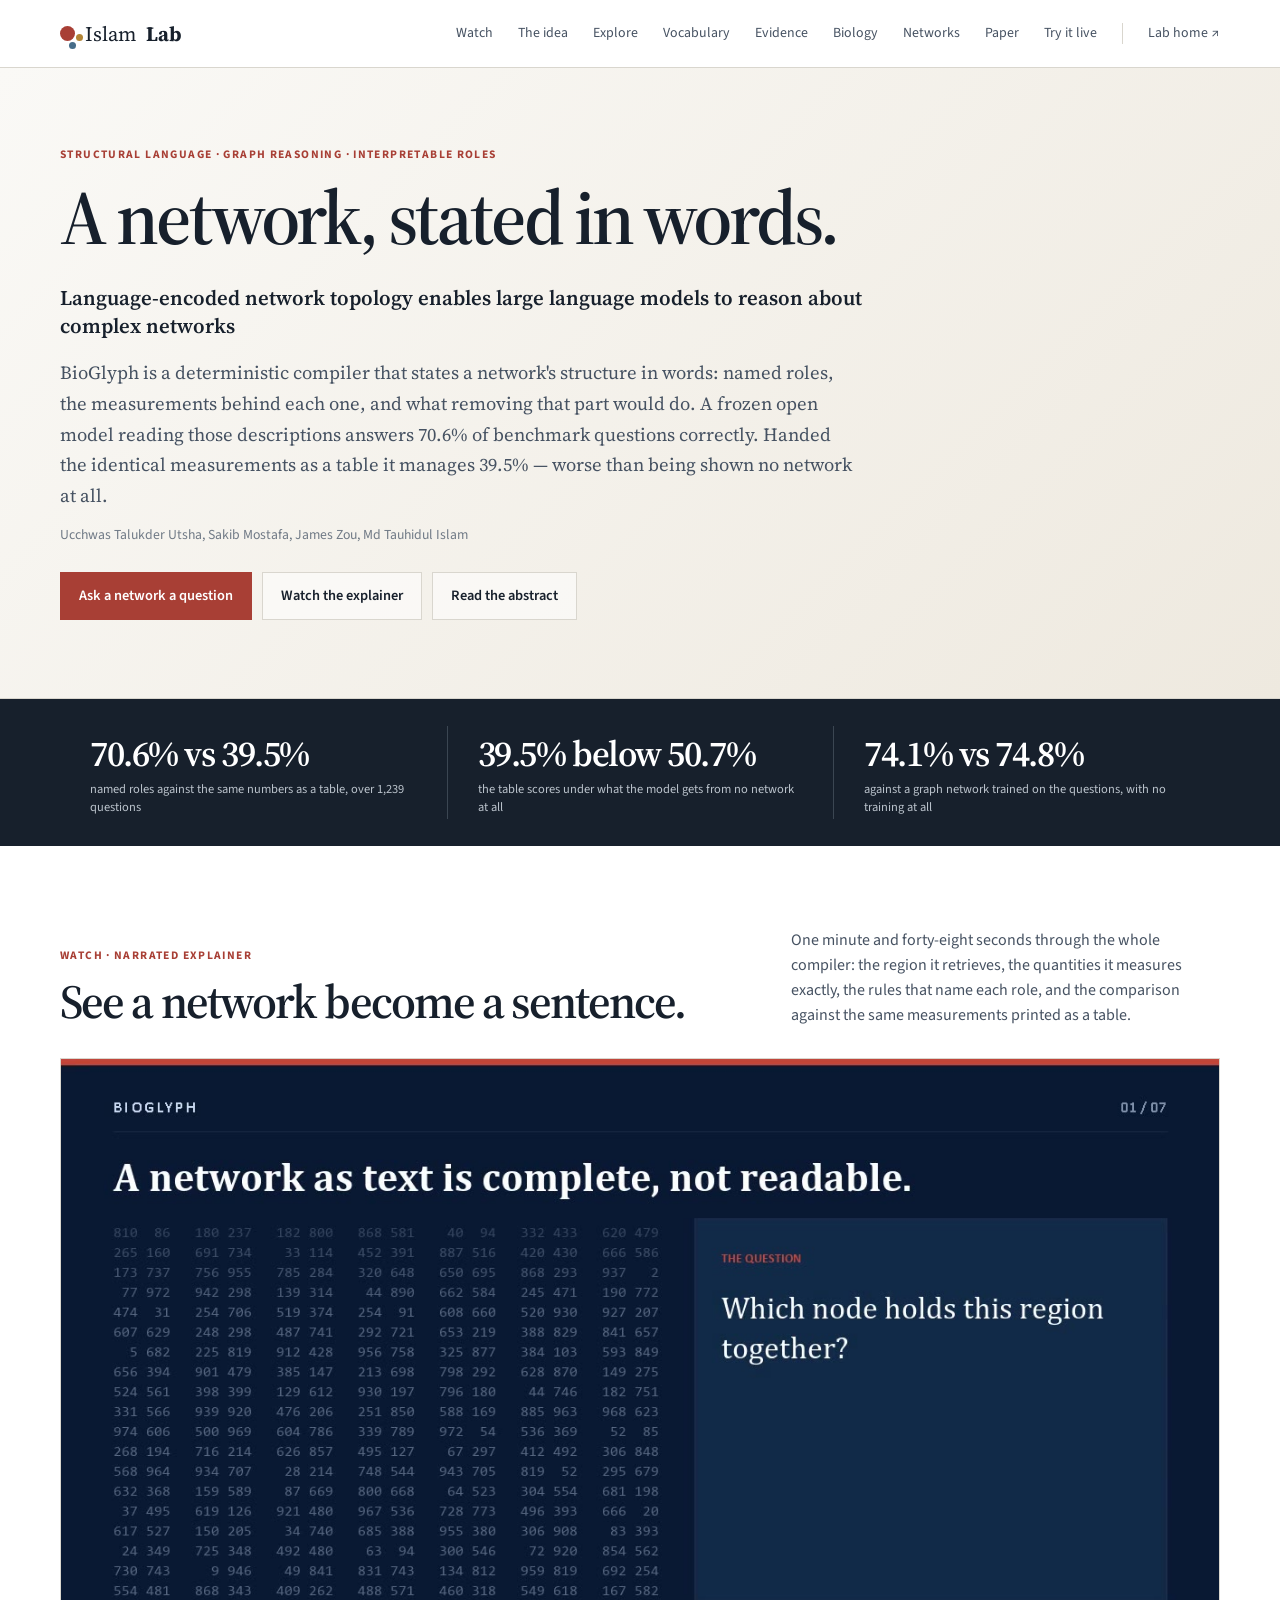
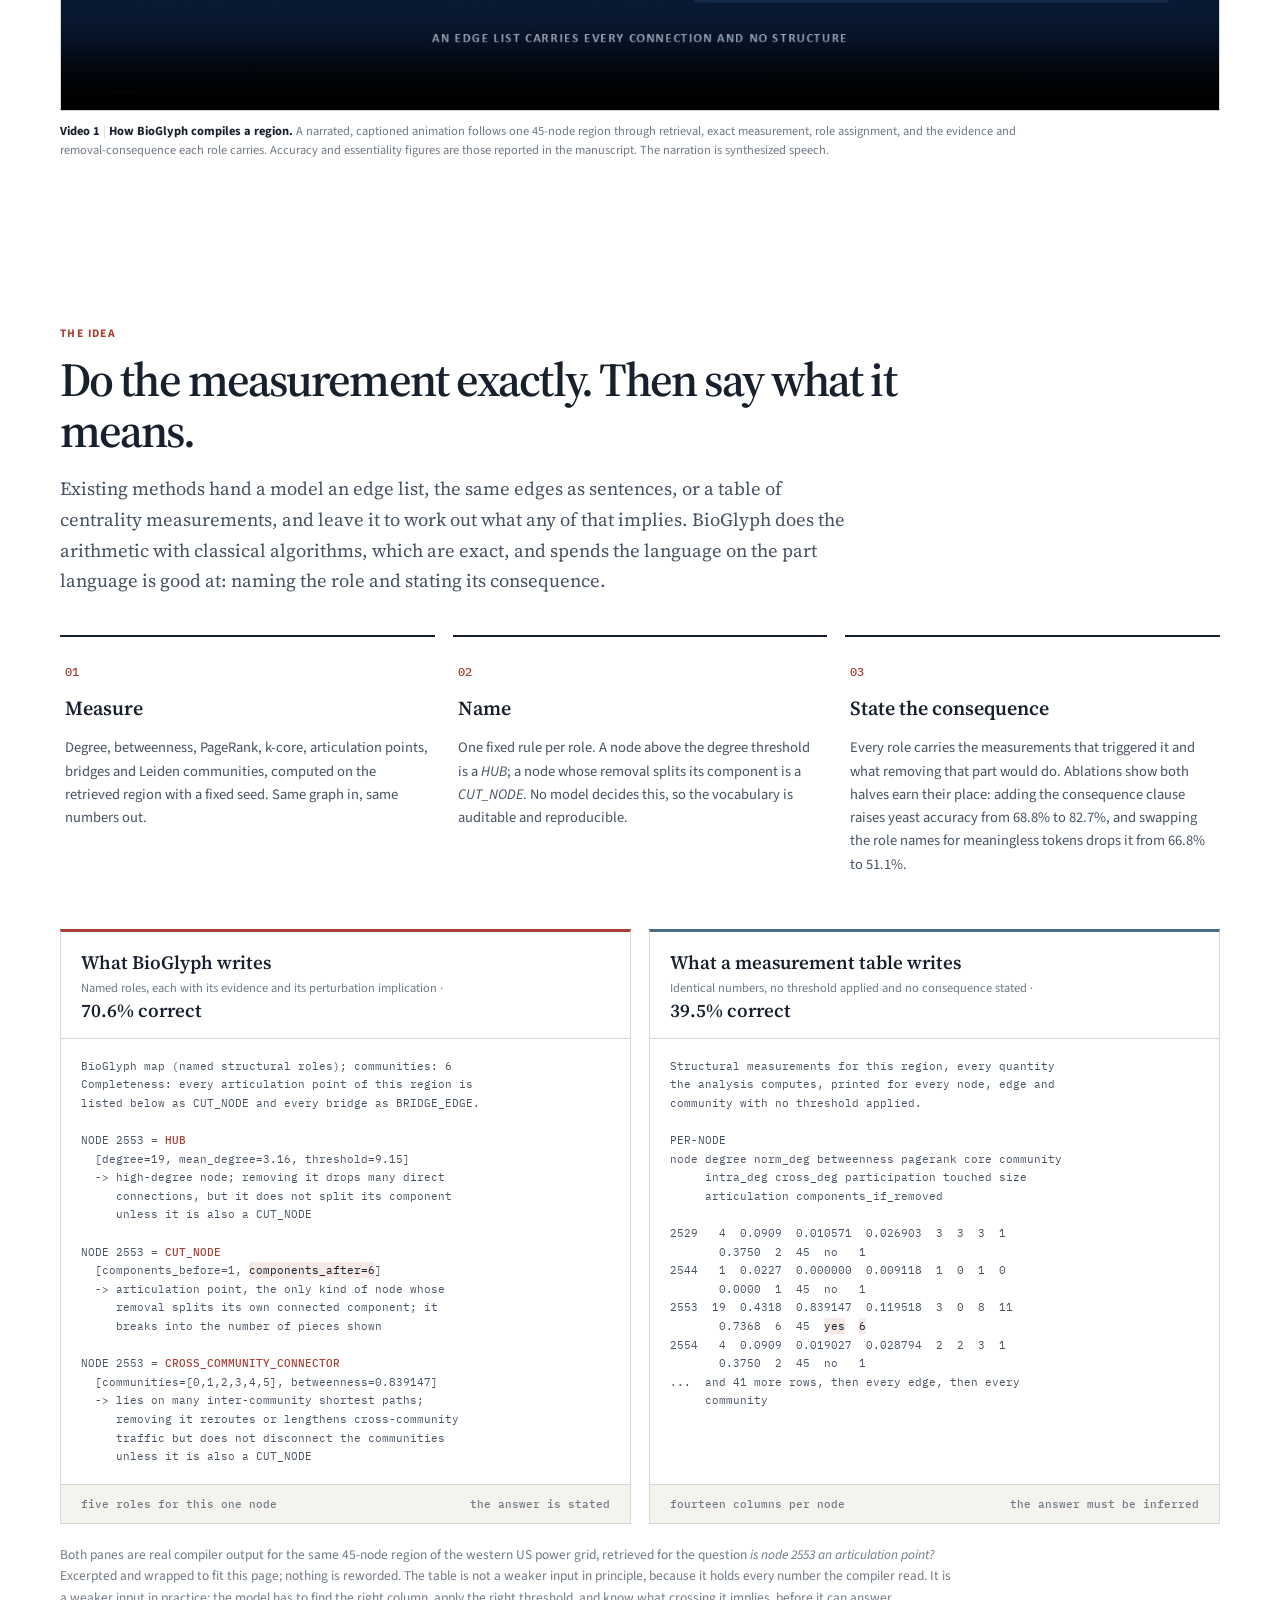
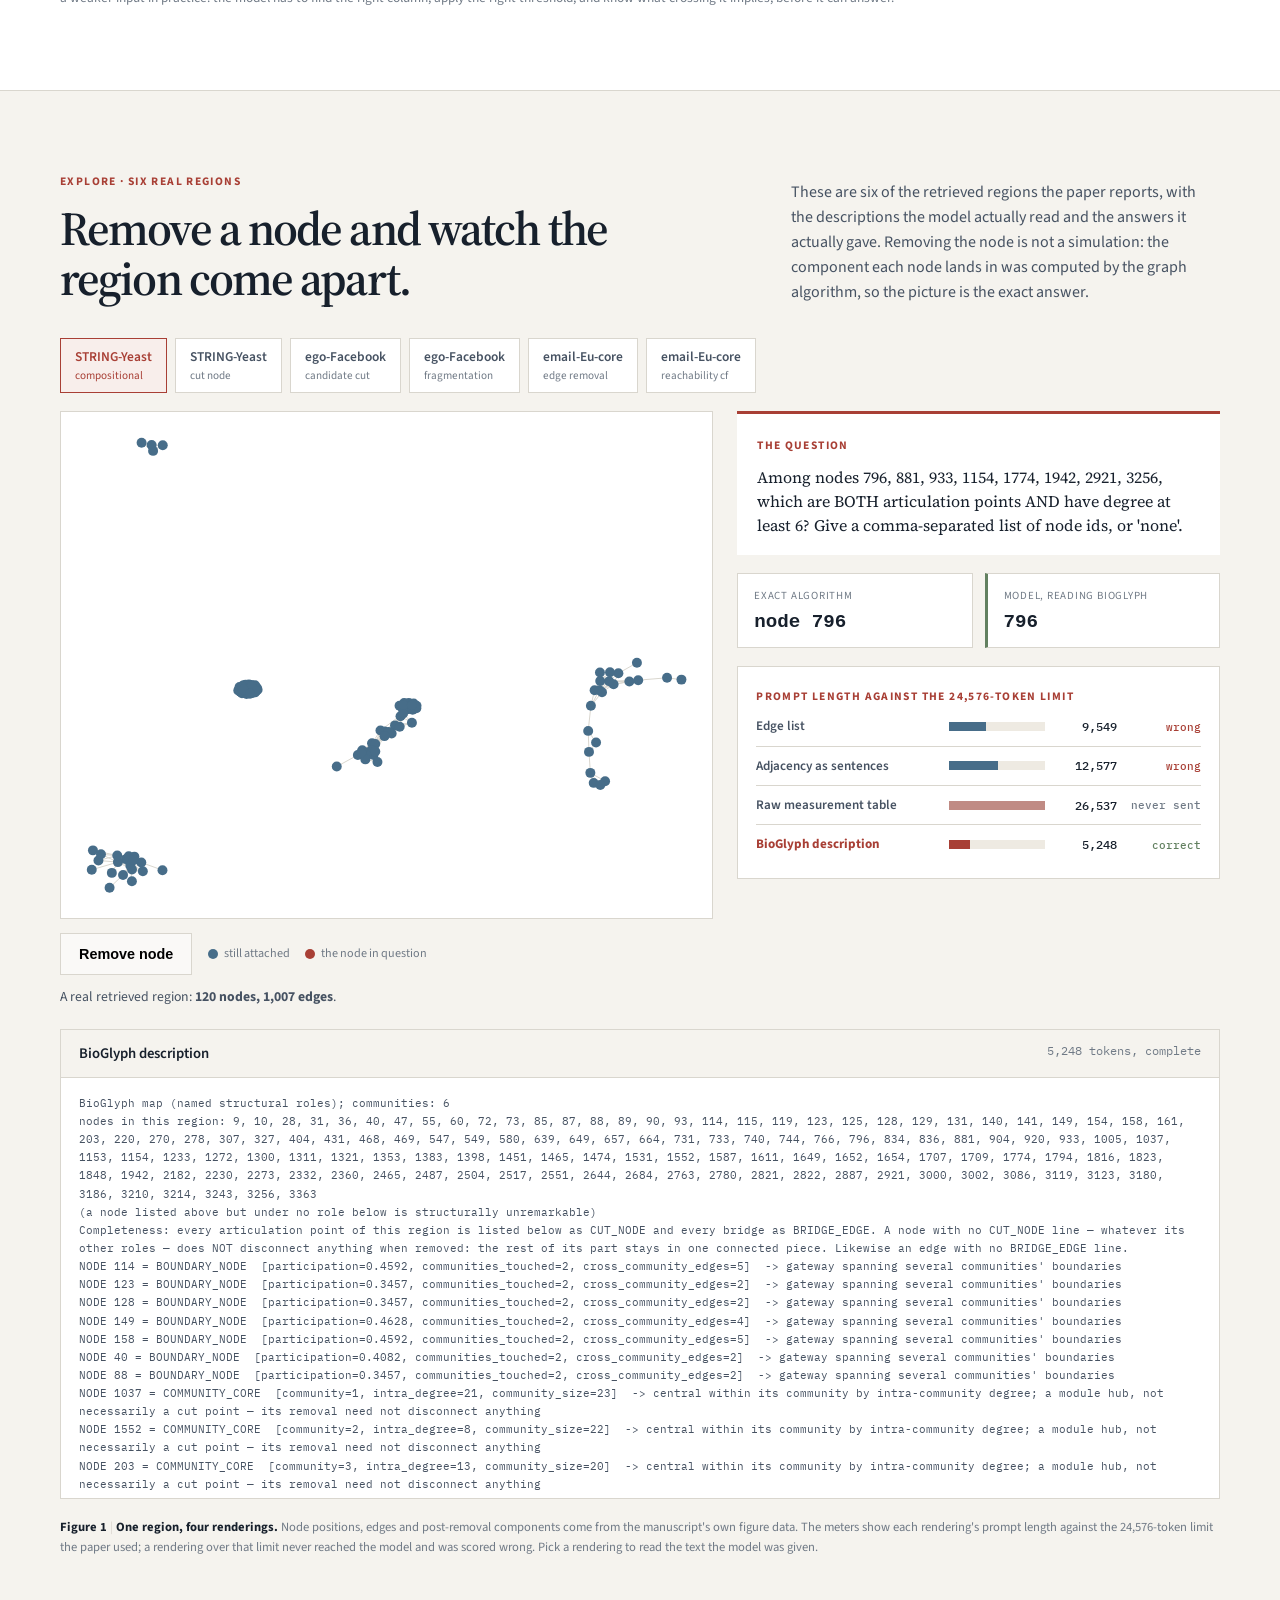
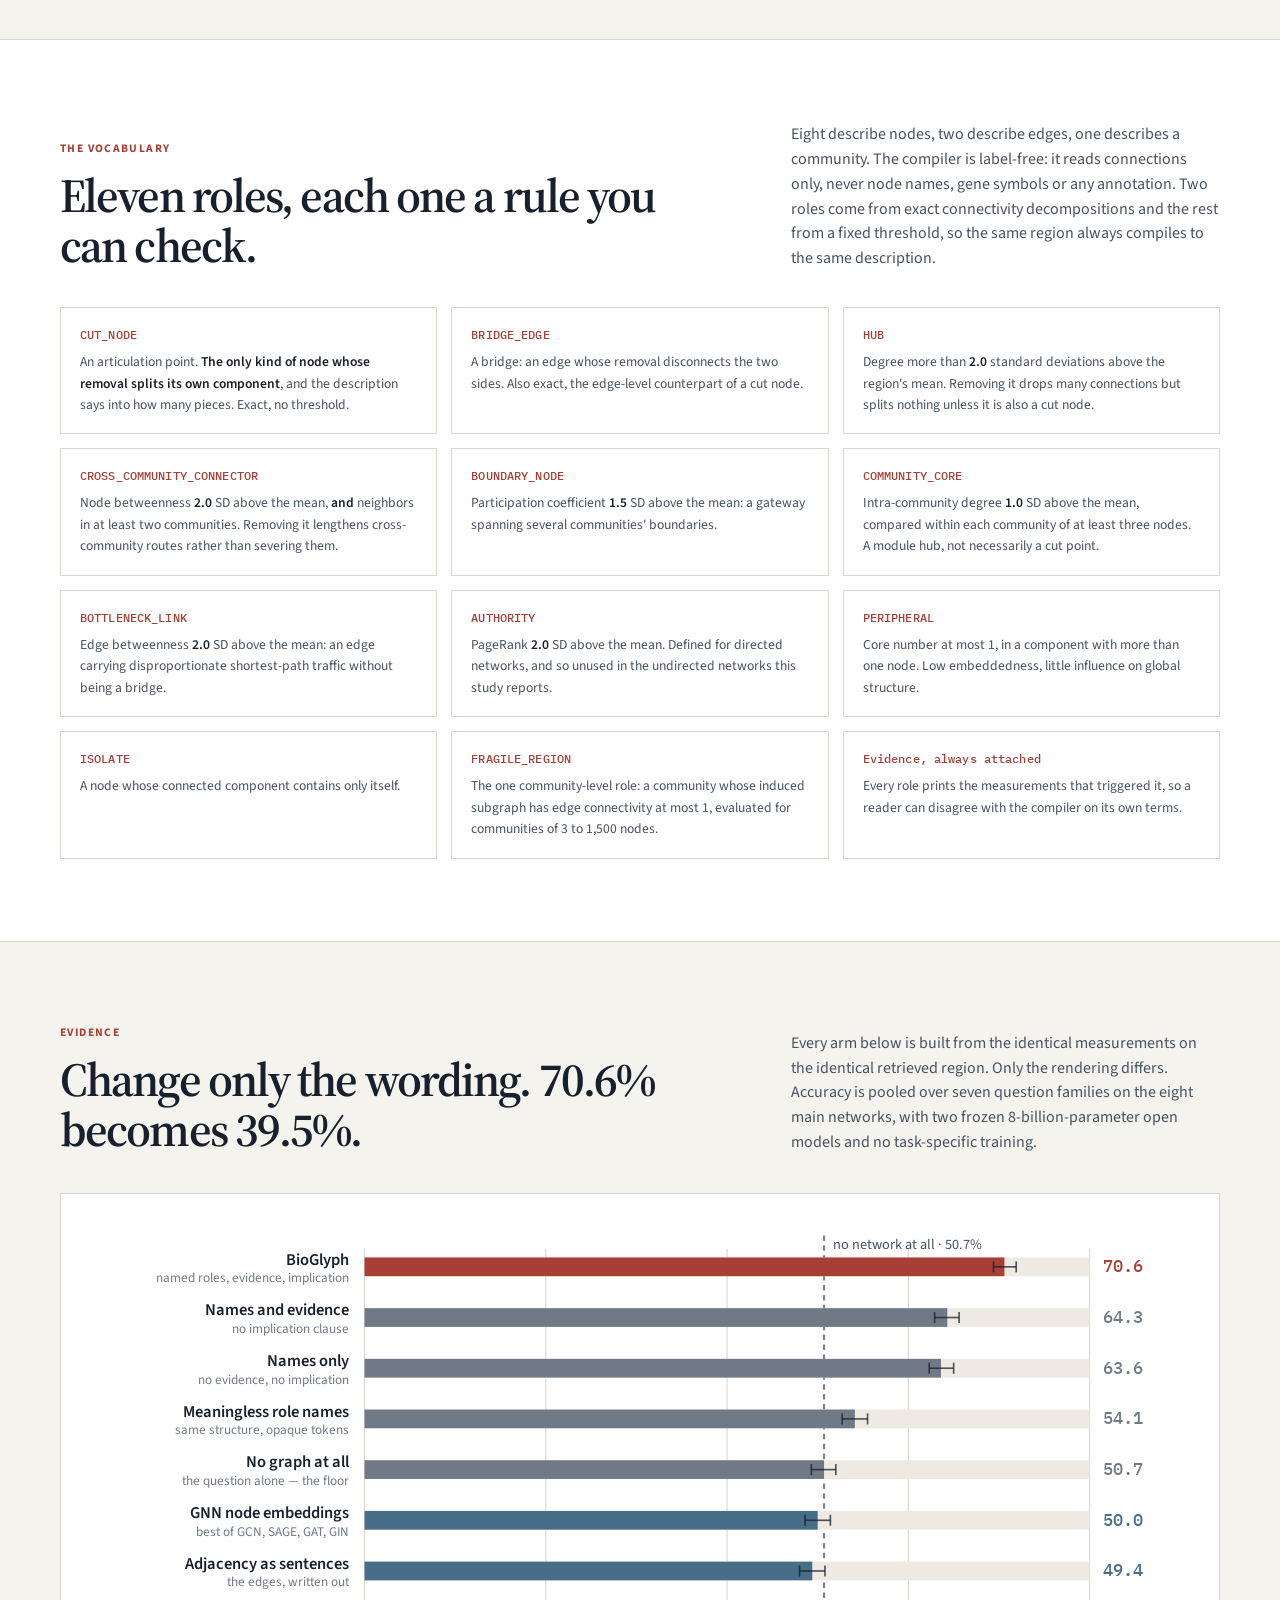
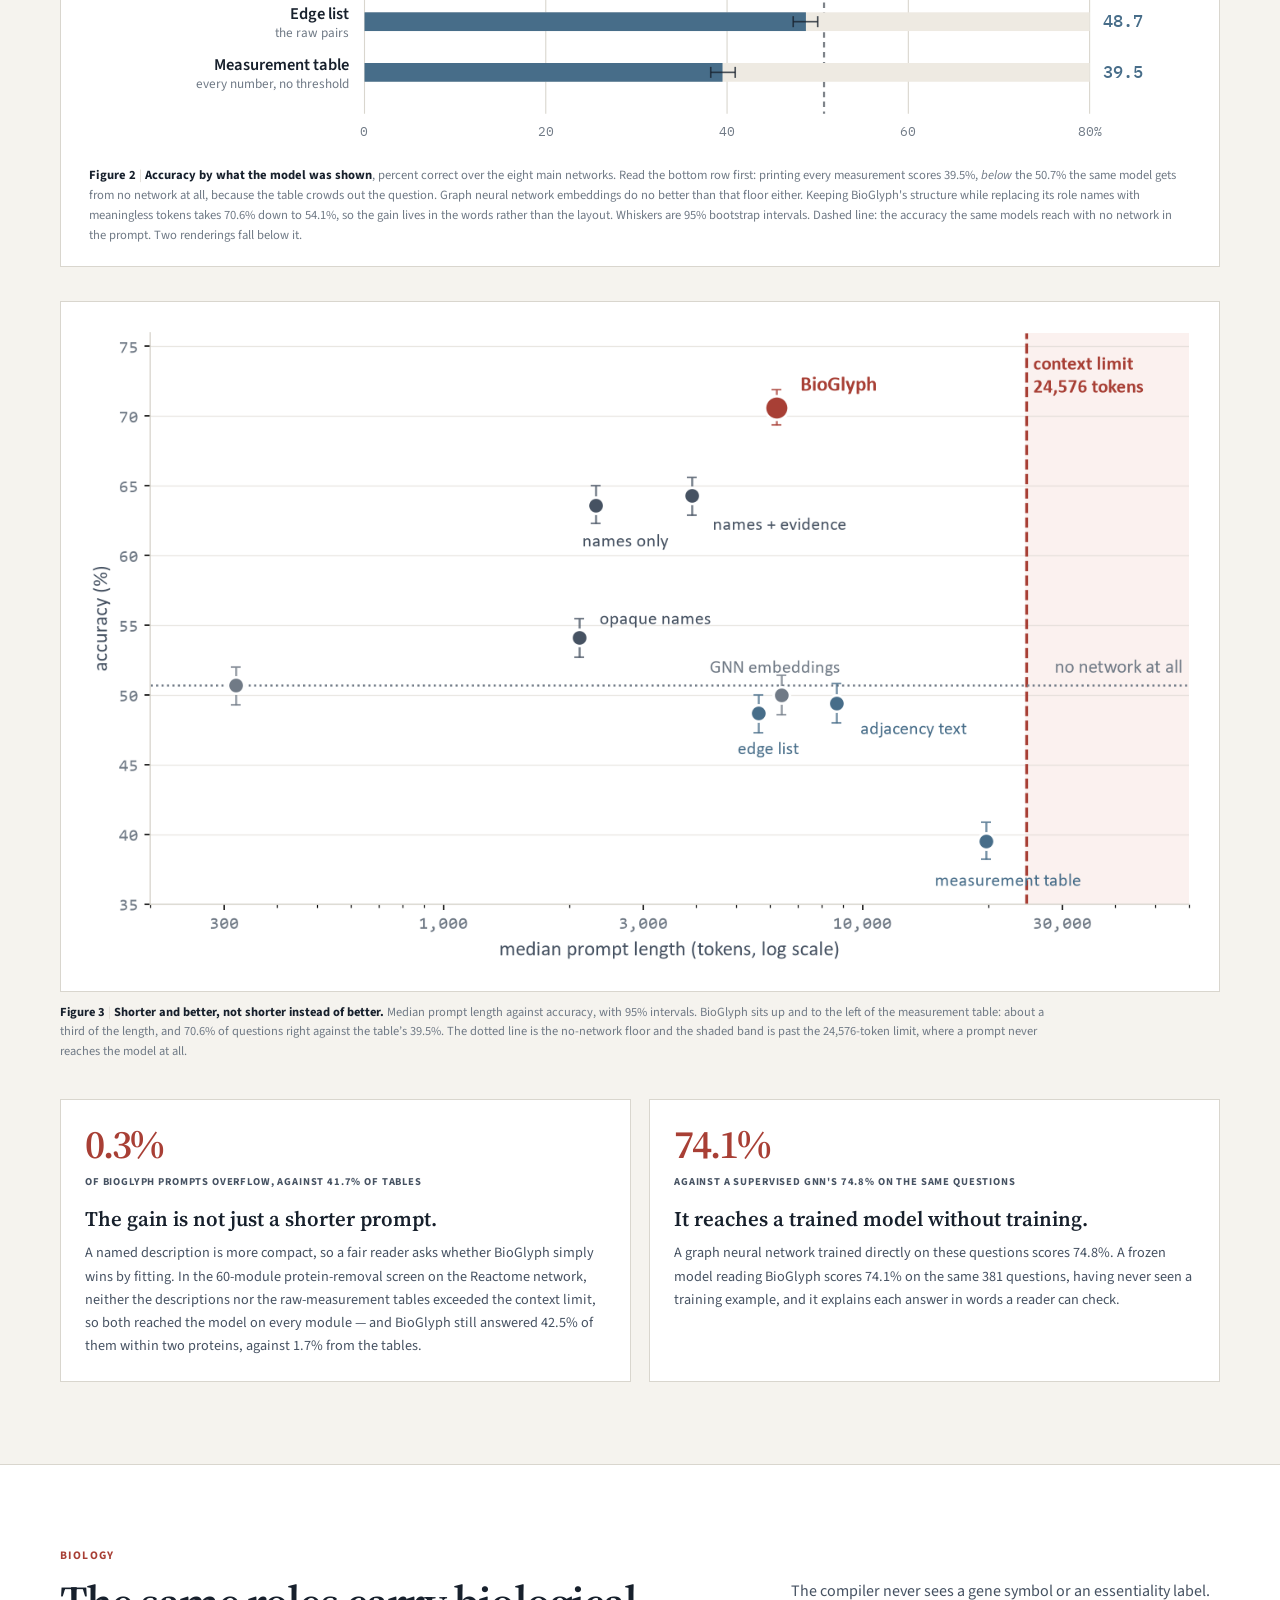
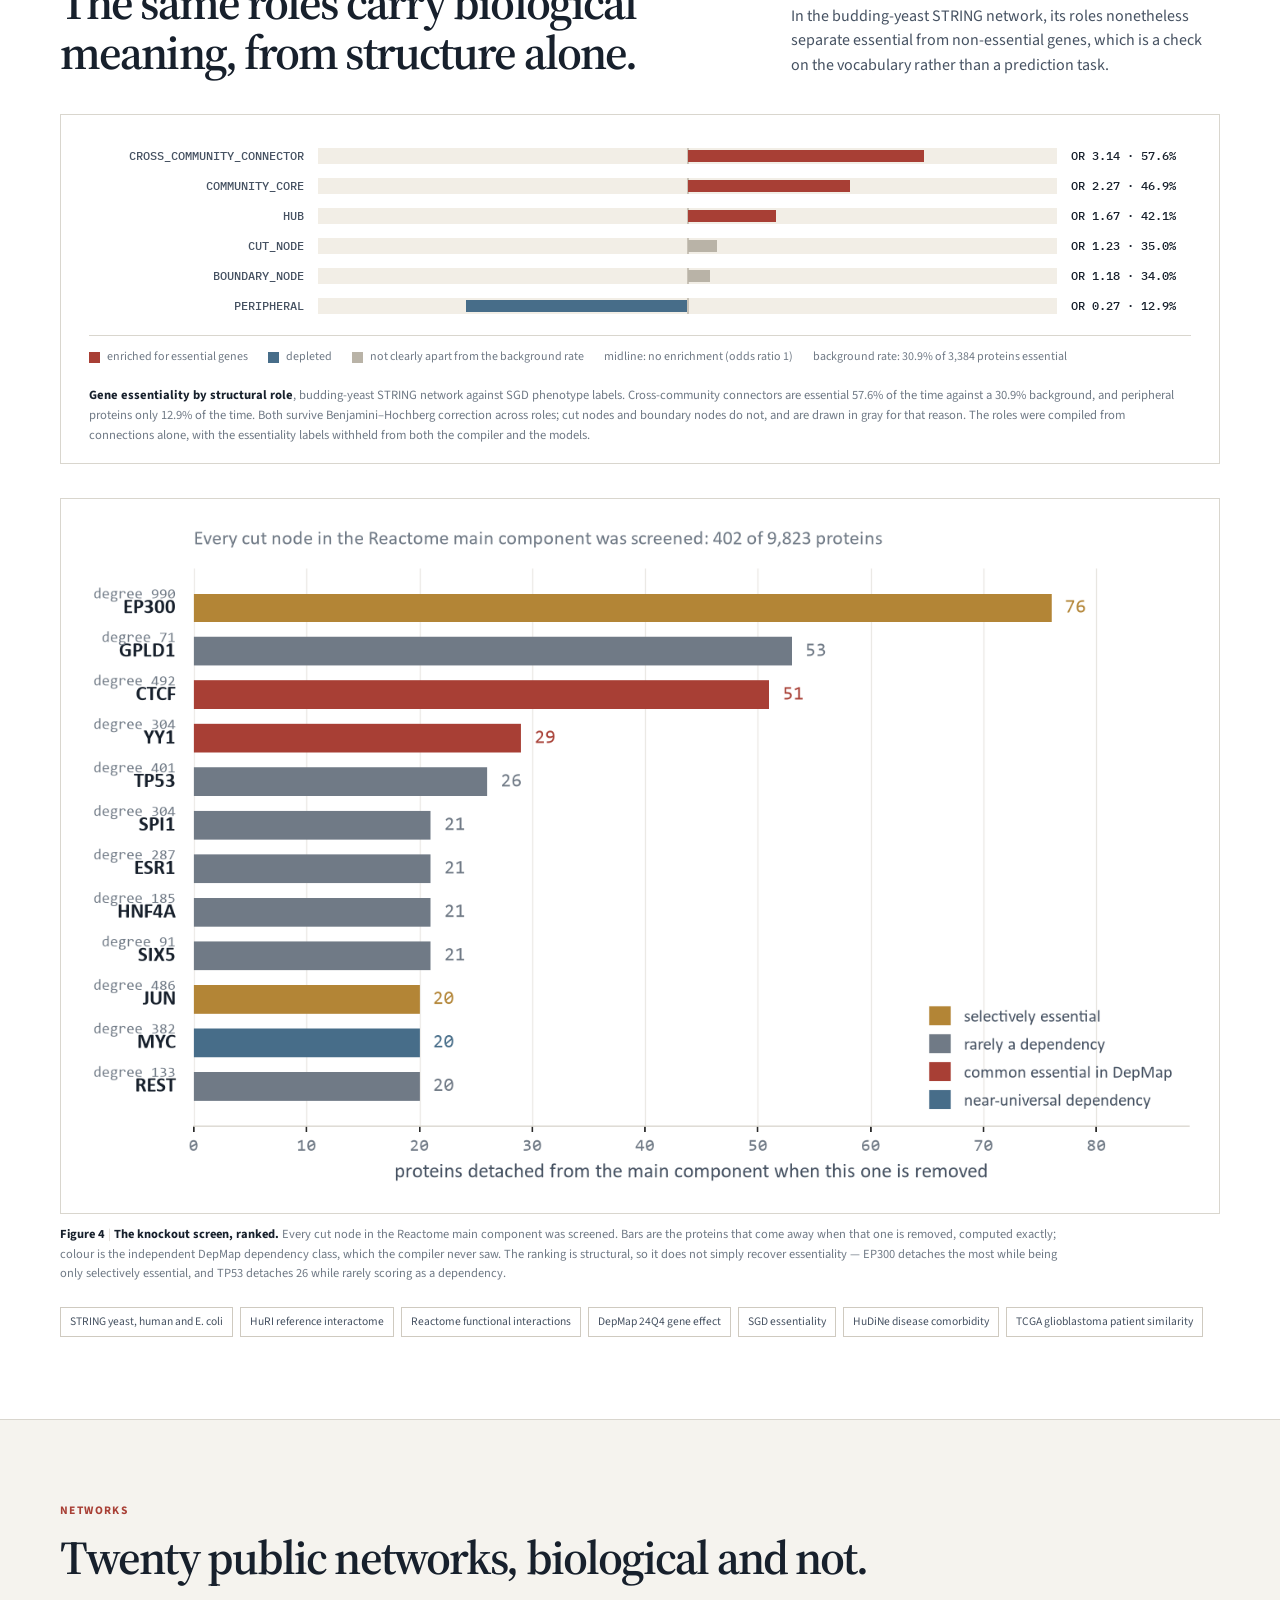
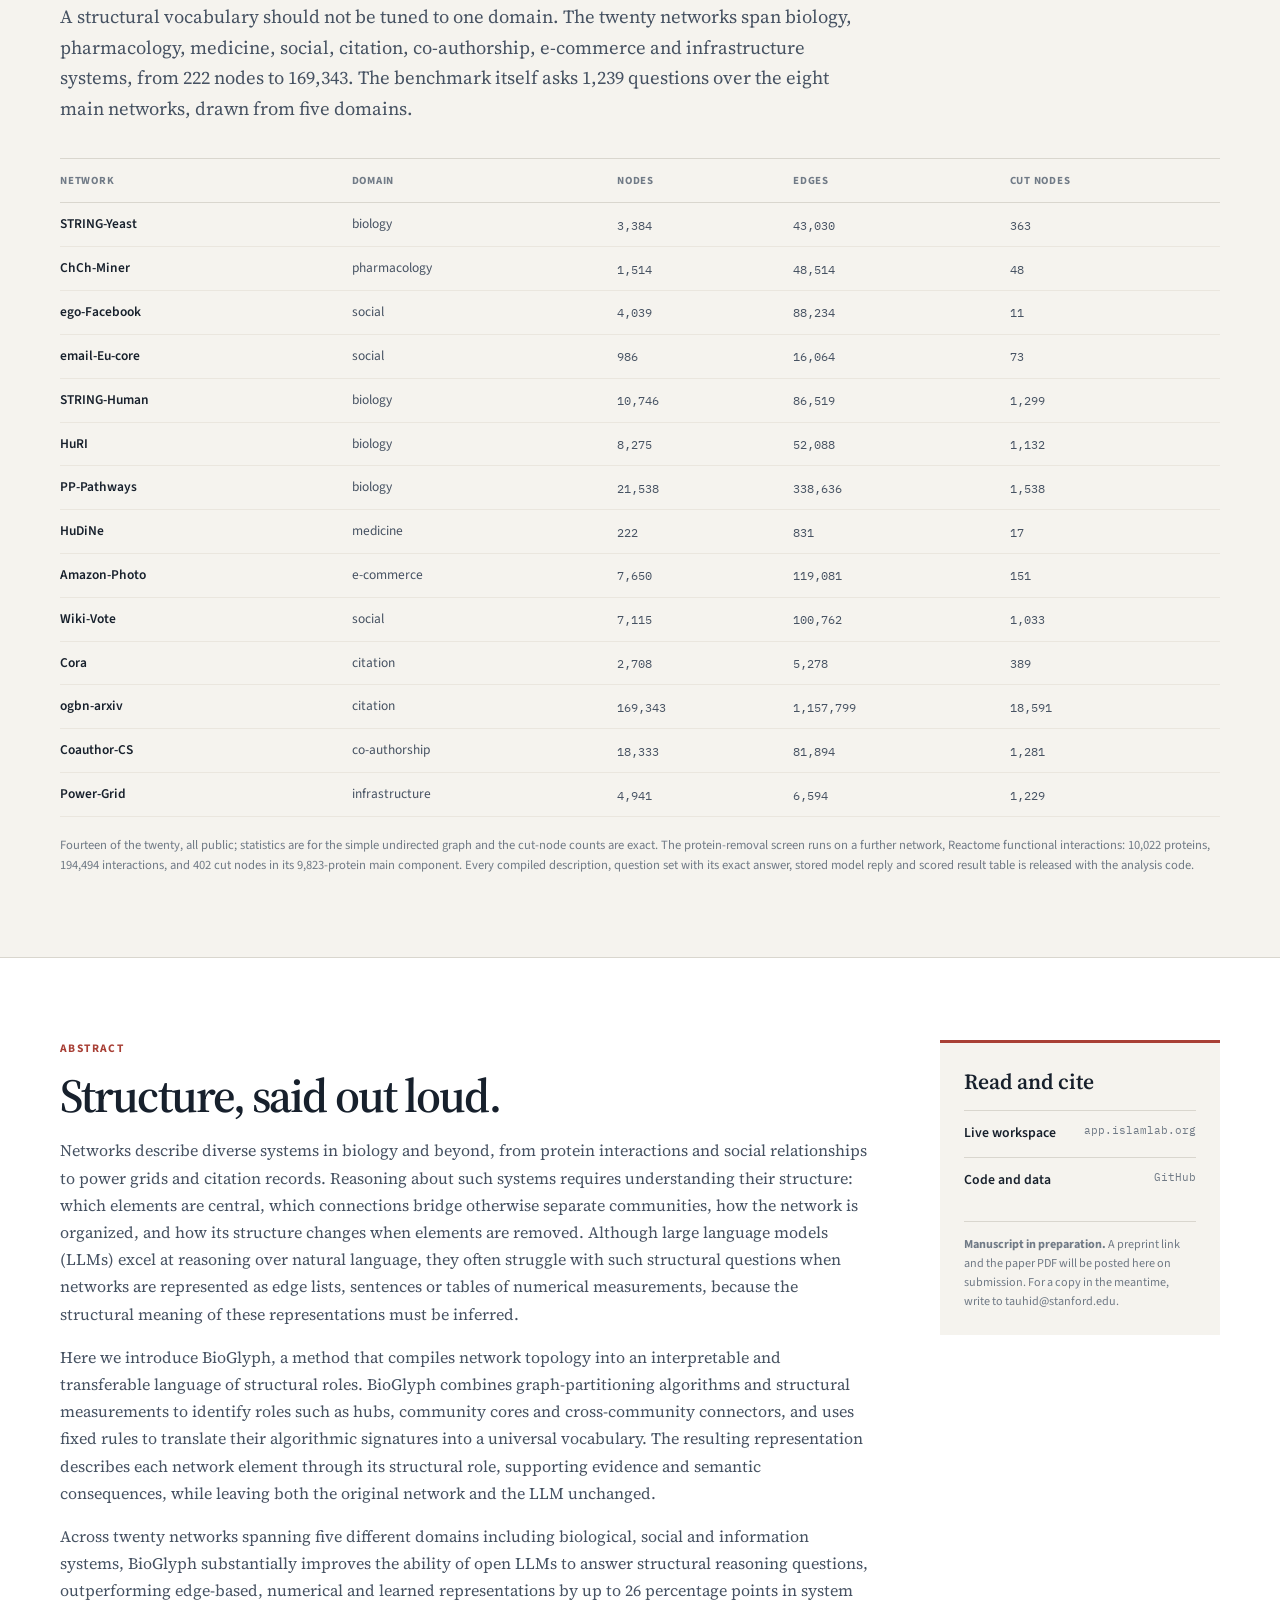
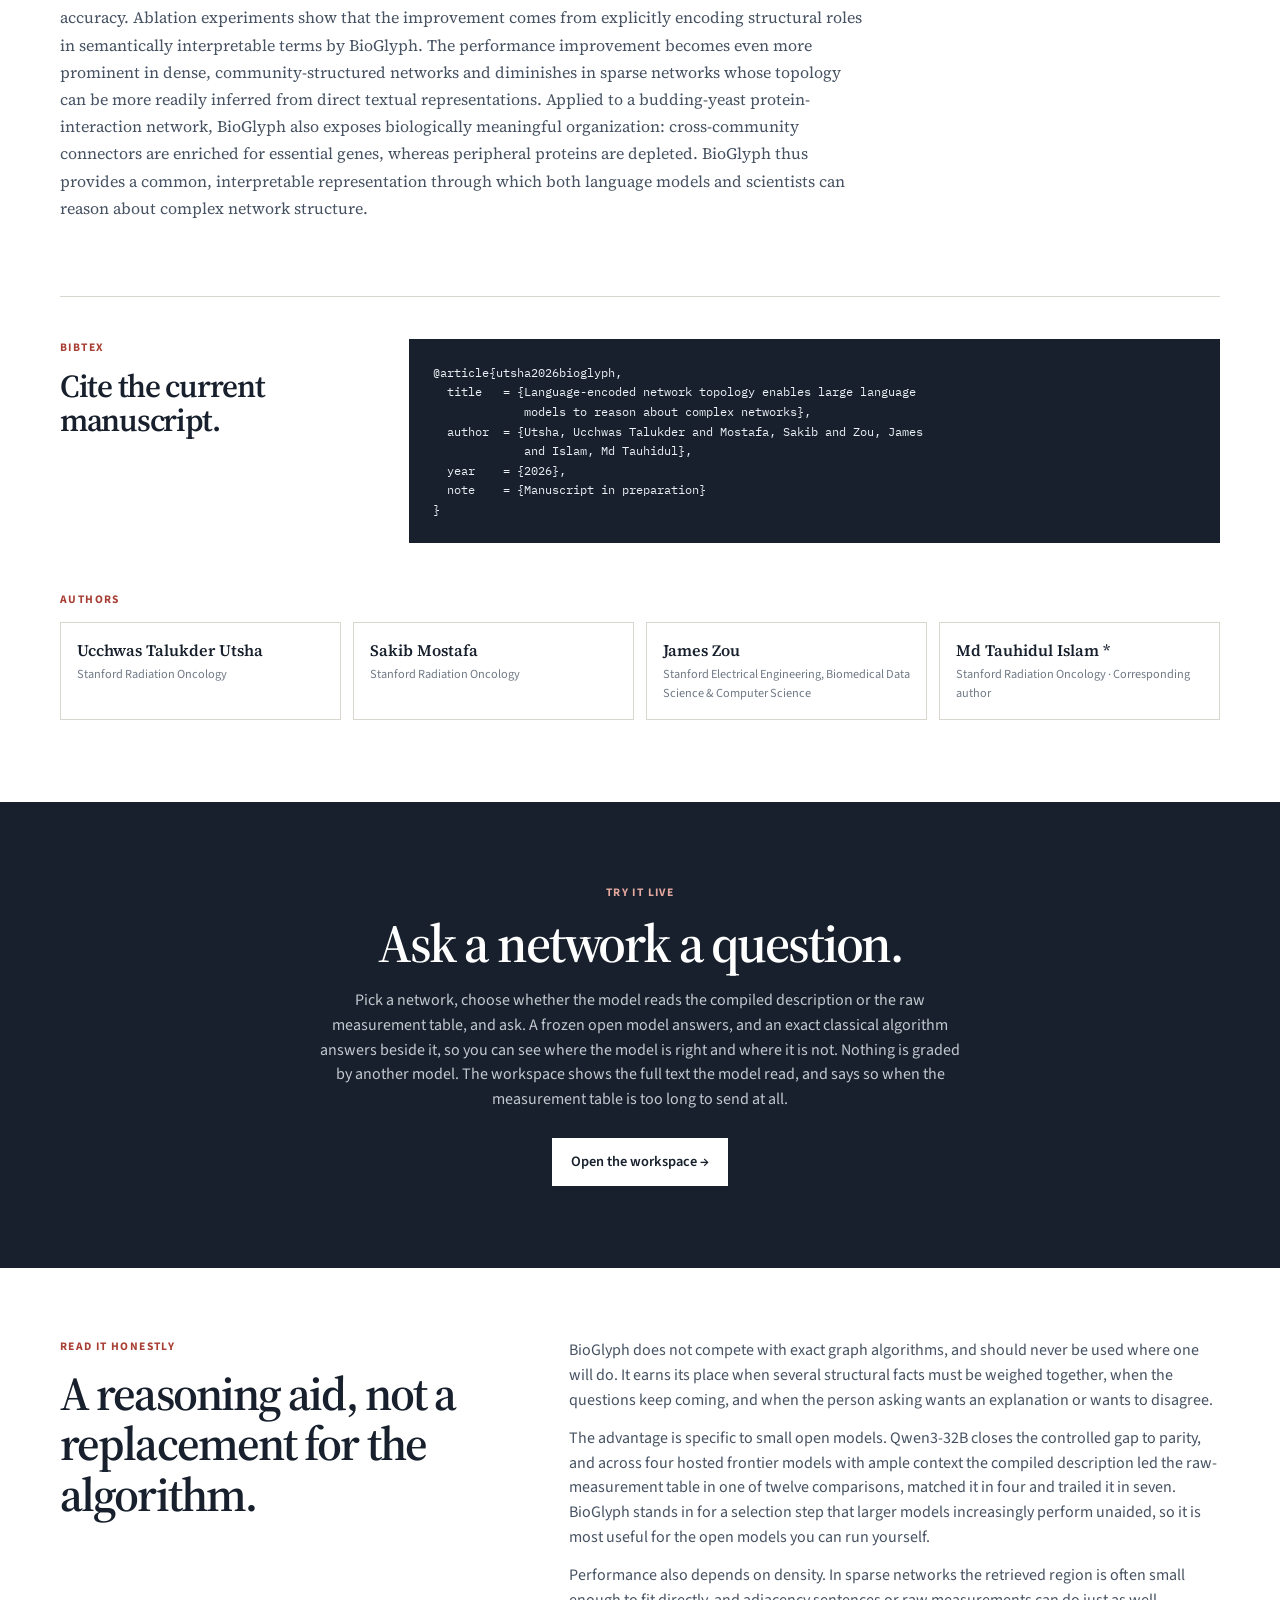
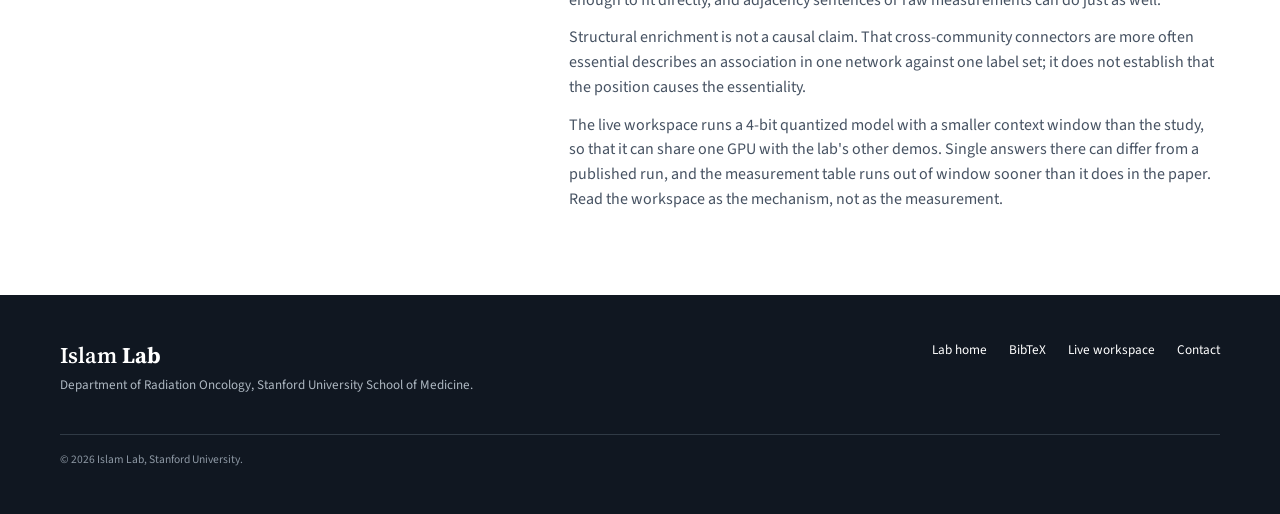
==== commit cabc5137: "Add the social card and two data figures; fix a unit slip in a caption" ====
--- a/bioglyph/index.html
+++ b/bioglyph/index.html
@@ -9,7 +9,11 @@
 <meta property="og:title" content="BioGlyph &middot; Islam Lab">
 <meta property="og:description" content="A compiler that states network structure in words, so language models can reason about topology and counterfactuals. Explore the method, the evidence, and a live workspace.">
 <meta property="og:url" content="https://islamlab.org/bioglyph/">
-<meta name="twitter:card" content="summary">
+<meta property="og:image" content="https://islamlab.org/bioglyph/assets/og.png">
+<meta property="og:image:width" content="1200">
+<meta property="og:image:height" content="630">
+<meta name="twitter:card" content="summary_large_image">
+<meta name="twitter:image" content="https://islamlab.org/bioglyph/assets/og.png">
 <link rel="canonical" href="https://islamlab.org/bioglyph/">
 <link rel="icon" href="data:image/svg+xml,<svg xmlns='http://www.w3.org/2000/svg' viewBox='0 0 32 32'><rect width='32' height='32' rx='8' fill='%231c2436'/><circle cx='10' cy='11' r='2.4' fill='%23f2c94c'/><circle cx='21' cy='14' r='2.4' fill='%23e07a5f'/><circle cx='14' cy='21.5' r='2' fill='%234f7290'/><circle cx='23' cy='23' r='1.8' fill='%237f9d6a'/></svg>">
 <link rel="preconnect" href="https://fonts.googleapis.com">
@@ -294,6 +298,18 @@
       layout. <span id="accChartNote"></span></p>
     </div>
 
+    <figure class="paper-figure fig-still">
+      <div class="media-frame light">
+        <img src="assets/tokens-accuracy.png" width="1380" height="810"
+             alt="Accuracy against median prompt length for nine renderings. BioGlyph sits at 70.6 percent and about 6,200 tokens; the raw measurement table at 39.5 percent and about 19,700 tokens, below the no-network floor.">
+      </div>
+      <figcaption><b class="fignum">Figure 3</b> <b>Shorter and better, not shorter instead of
+      better.</b> Median prompt length against accuracy, with 95% intervals. BioGlyph sits up and
+      to the left of the measurement table: about a third of the length, and 70.6% of questions
+      right against the table&rsquo;s 39.5%. The dotted line is the no-network floor and the shaded band is past the
+      24,576-token limit, where a prompt never reaches the model at all.</figcaption>
+    </figure>
+
     <div class="finds">
       <div class="find">
         <strong>0.3%</strong><span>of BioGlyph prompts overflow, against 41.7% of tables</span>
@@ -372,6 +388,19 @@
       drawn in gray for that reason. The roles were compiled from connections alone, with the
       essentiality labels withheld from both the compiler and the models.</p>
     </div>
+
+    <figure class="paper-figure fig-still">
+      <div class="media-frame light">
+        <img src="assets/reactome-targets.png" width="1380" height="840"
+             alt="The twelve Reactome proteins whose removal detaches the most others, coloured by DepMap dependency class. EP300 detaches 76, GPLD1 53, CTCF 51.">
+      </div>
+      <figcaption><b class="fignum">Figure 4</b> <b>The knockout screen, ranked.</b> Every cut node
+      in the Reactome main component was screened. Bars are the proteins that come away when that
+      one is removed, computed exactly; colour is the independent DepMap dependency class, which the
+      compiler never saw. The ranking is structural, so it does not simply recover essentiality
+      &mdash; EP300 detaches the most while being only selectively essential, and TP53 detaches 26
+      while rarely scoring as a dependency.</figcaption>
+    </figure>
 
     <div class="pill-row">
       <span>STRING yeast, human and E. coli</span>
--- a/bioglyph/style.css
+++ b/bioglyph/style.css
@@ -212,6 +212,11 @@
 .rx-context pre{margin:0;padding:16px 18px;font:400 .7rem/1.62 var(--mono);white-space:pre-wrap;overflow-wrap:anywhere;color:var(--soft);max-height:420px;overflow:auto}
 .rx-nocontext{margin:0;padding:18px;font-size:.86rem;color:var(--muted)}
 .chart-svg svg{display:block;width:100%;height:auto}
+/* Still figures. `.media-frame.light` is dynomap's white variant, for matplotlib output rather
+   than video. */
+.fig-still{margin-top:34px}
+.media-frame.light{background:#fff;padding:12px}
+.media-frame.light img{display:block;width:100%;height:auto}
 
 @media(max-width:900px){.rx-grid{grid-template-columns:1fr}.arm-row{grid-template-columns:minmax(0,1fr) 70px 56px 66px}}
 @media(max-width:620px){.rx-answers{grid-template-columns:1fr}.arm-row{grid-template-columns:minmax(0,1fr) 52px 62px;row-gap:4px}.arm-row .arm-verdict{grid-column:2/4;text-align:left}}
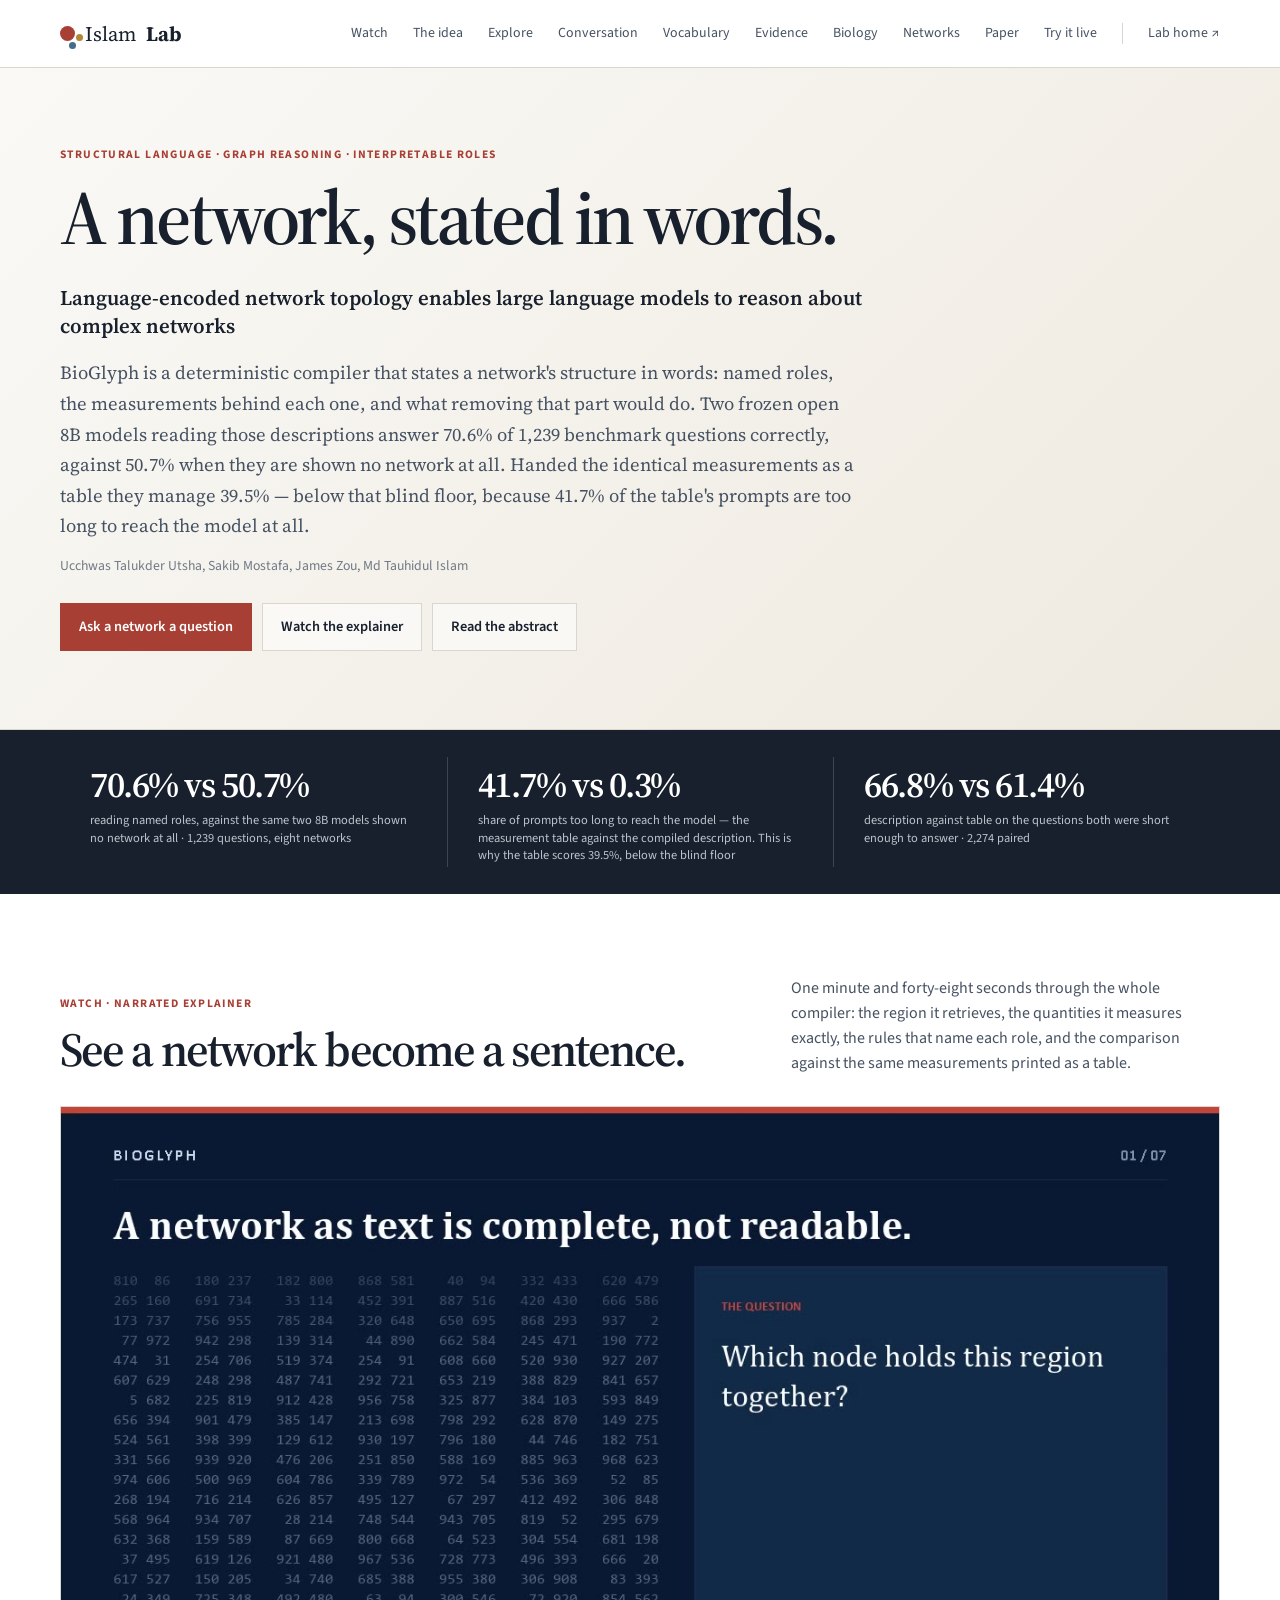
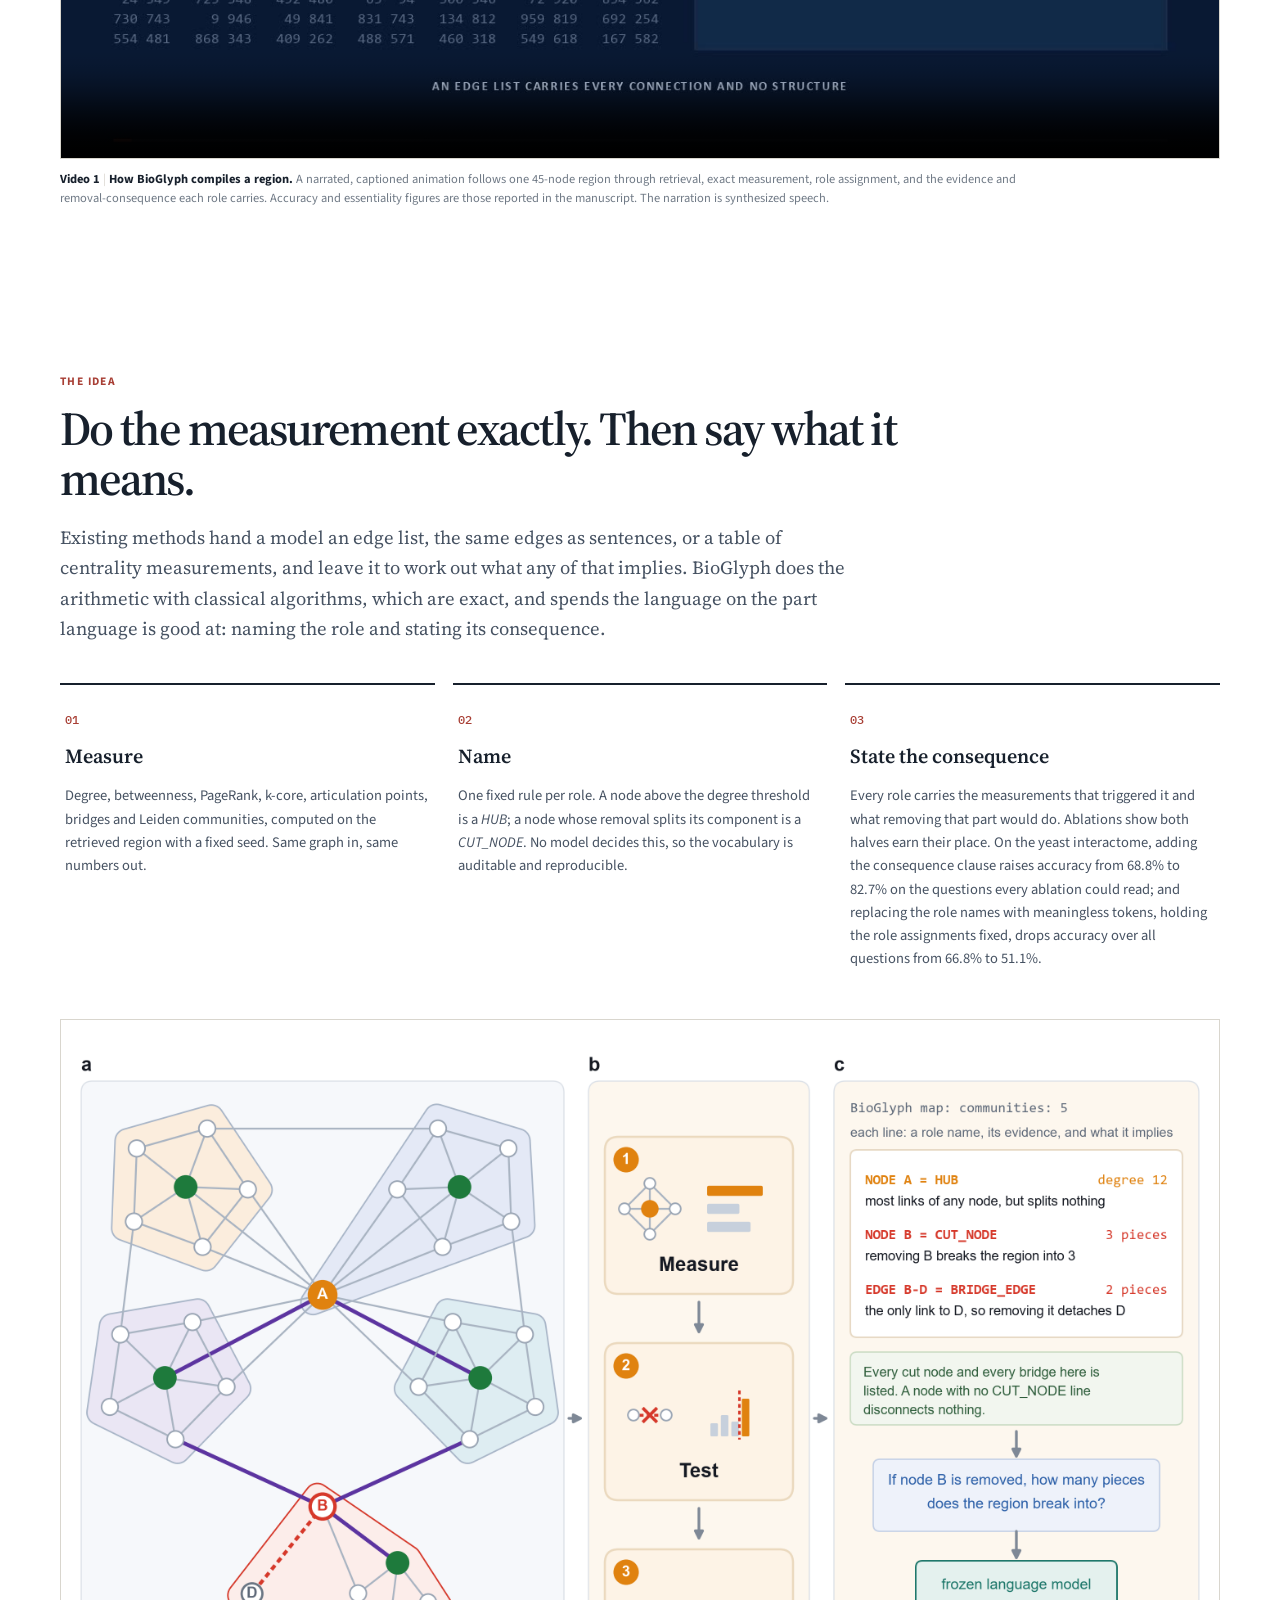
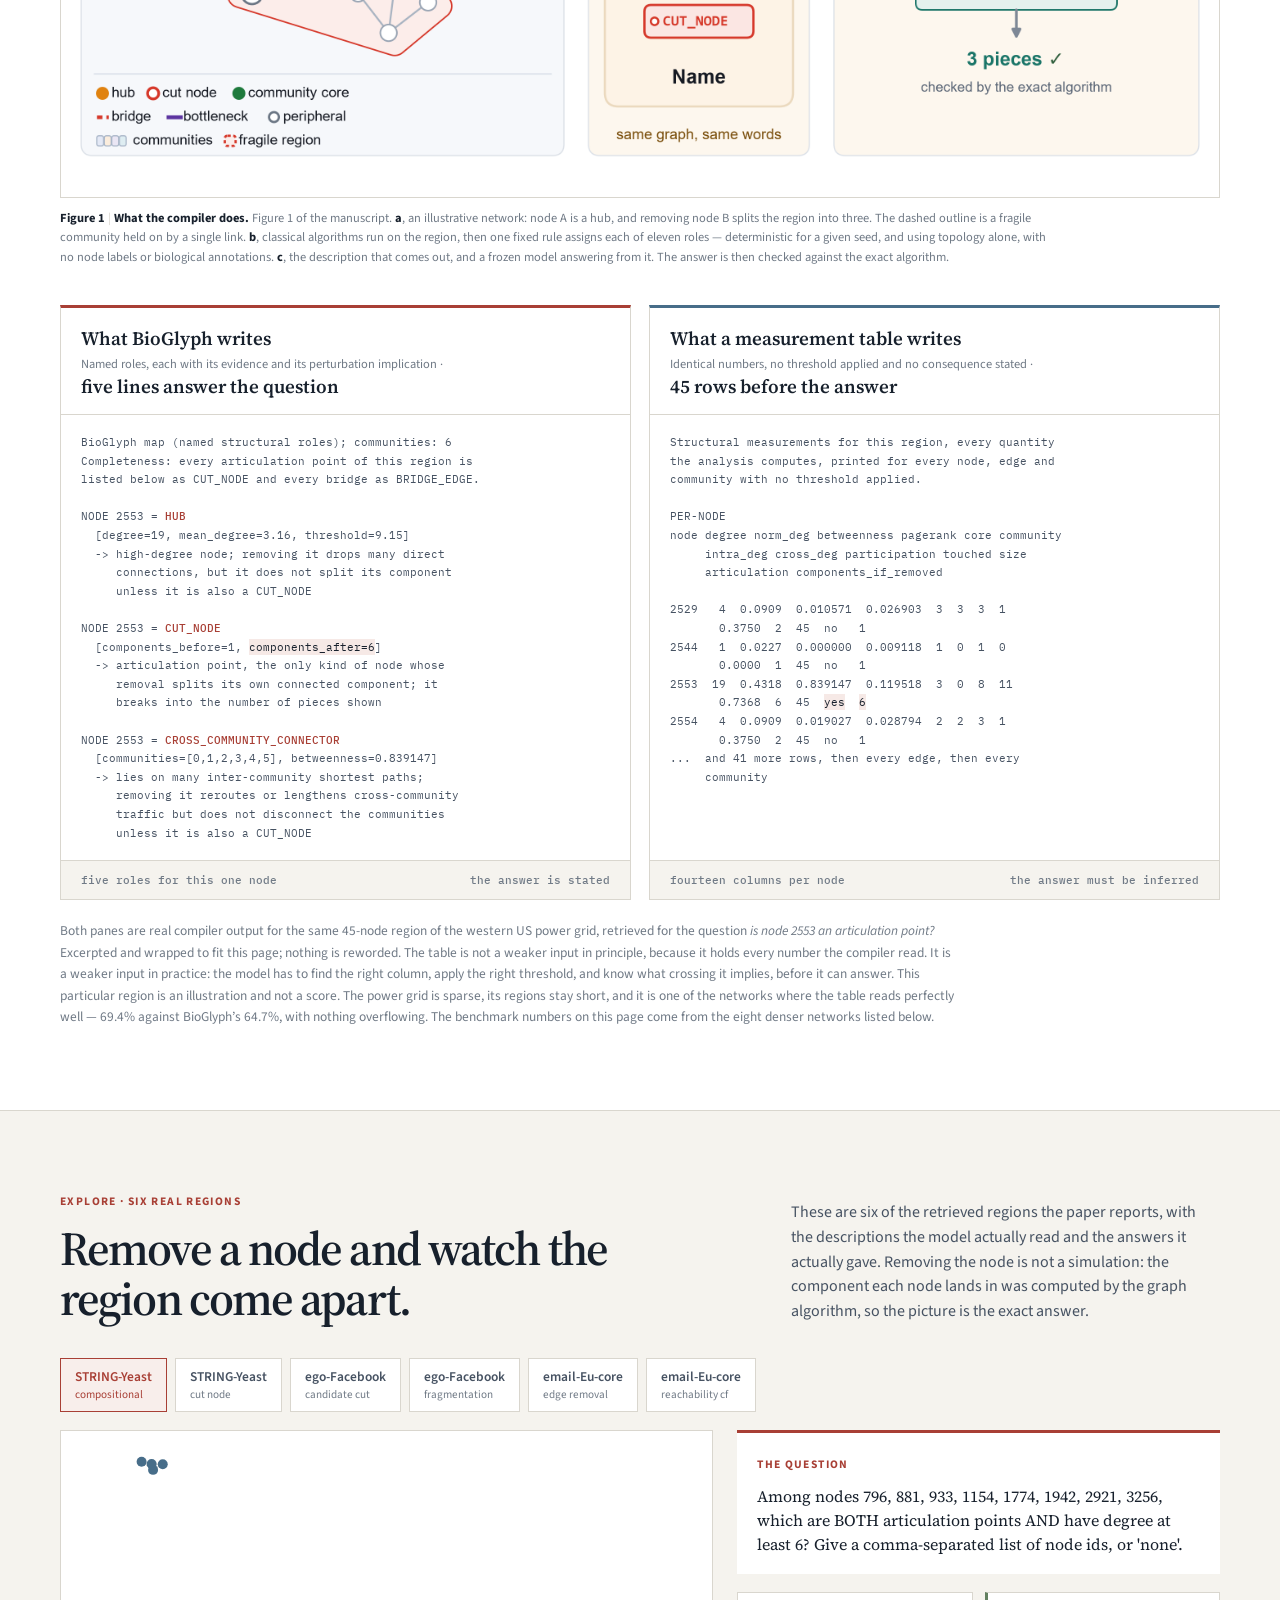
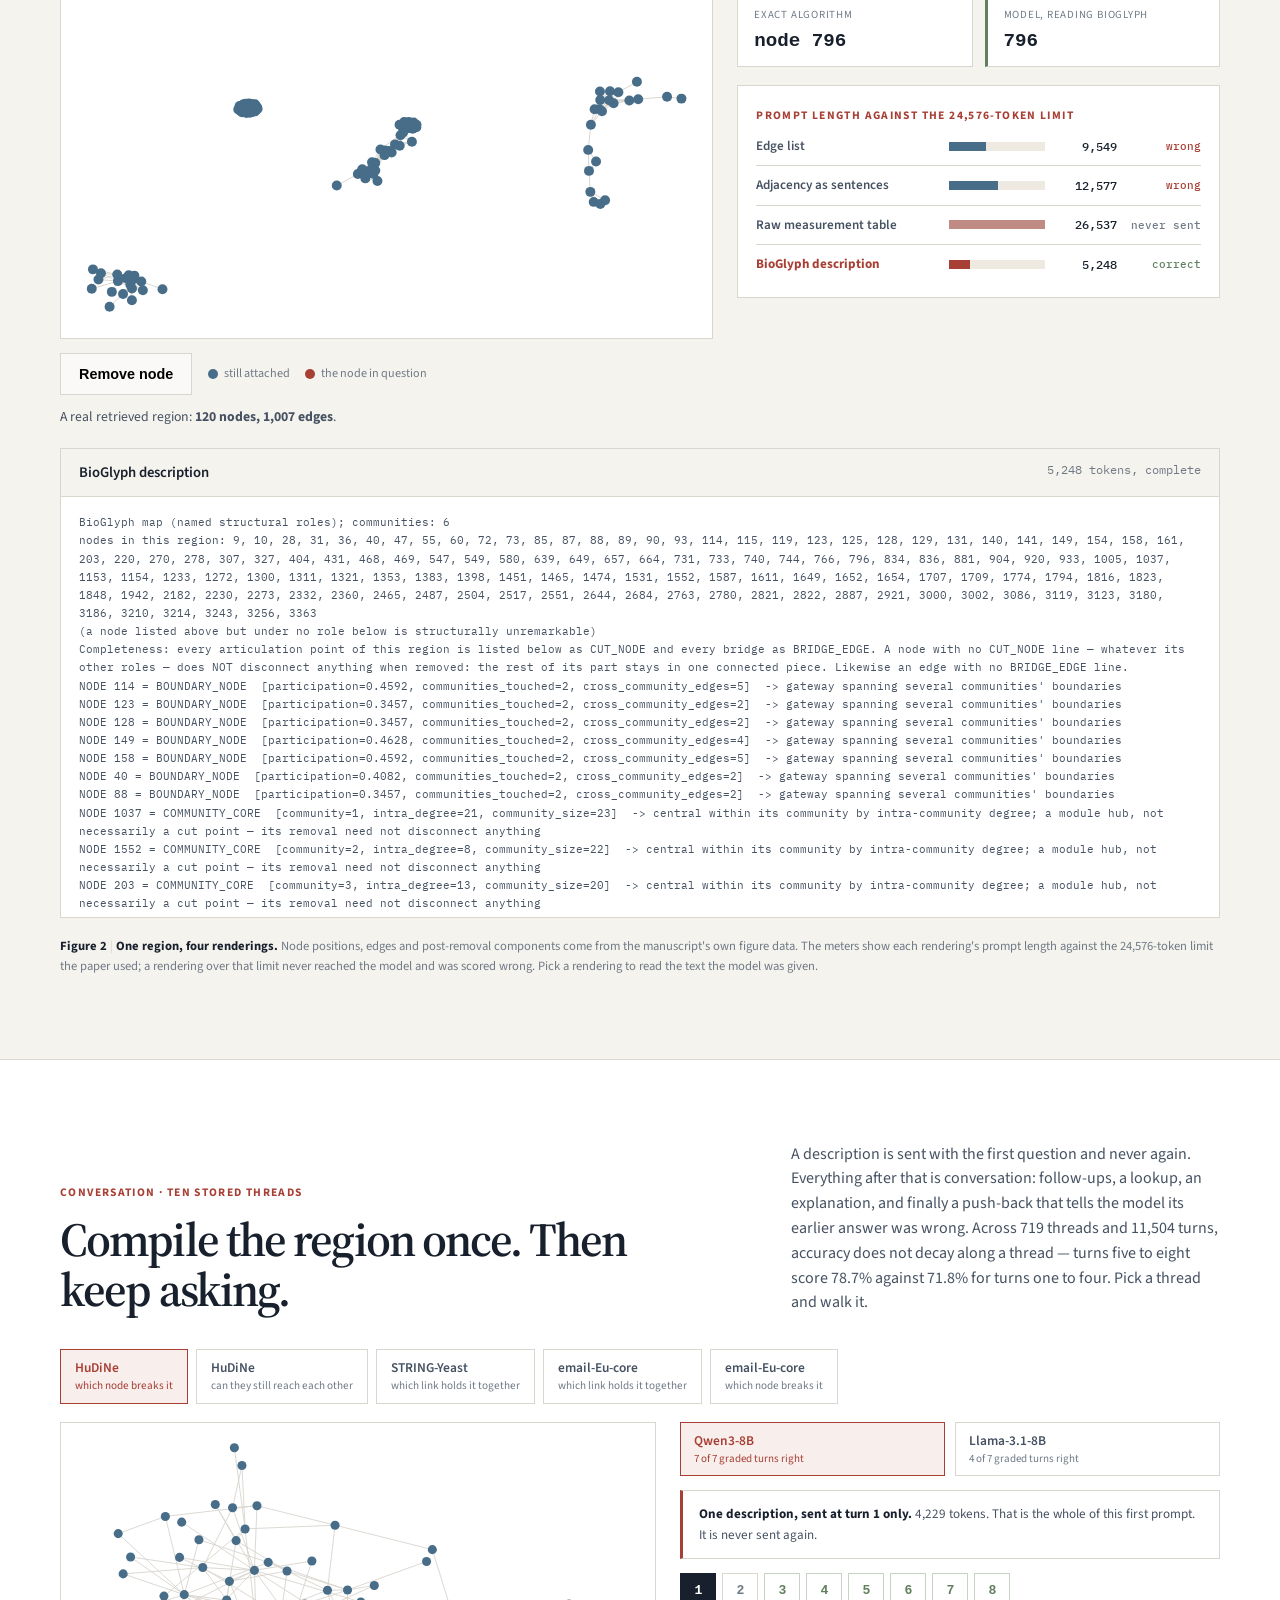
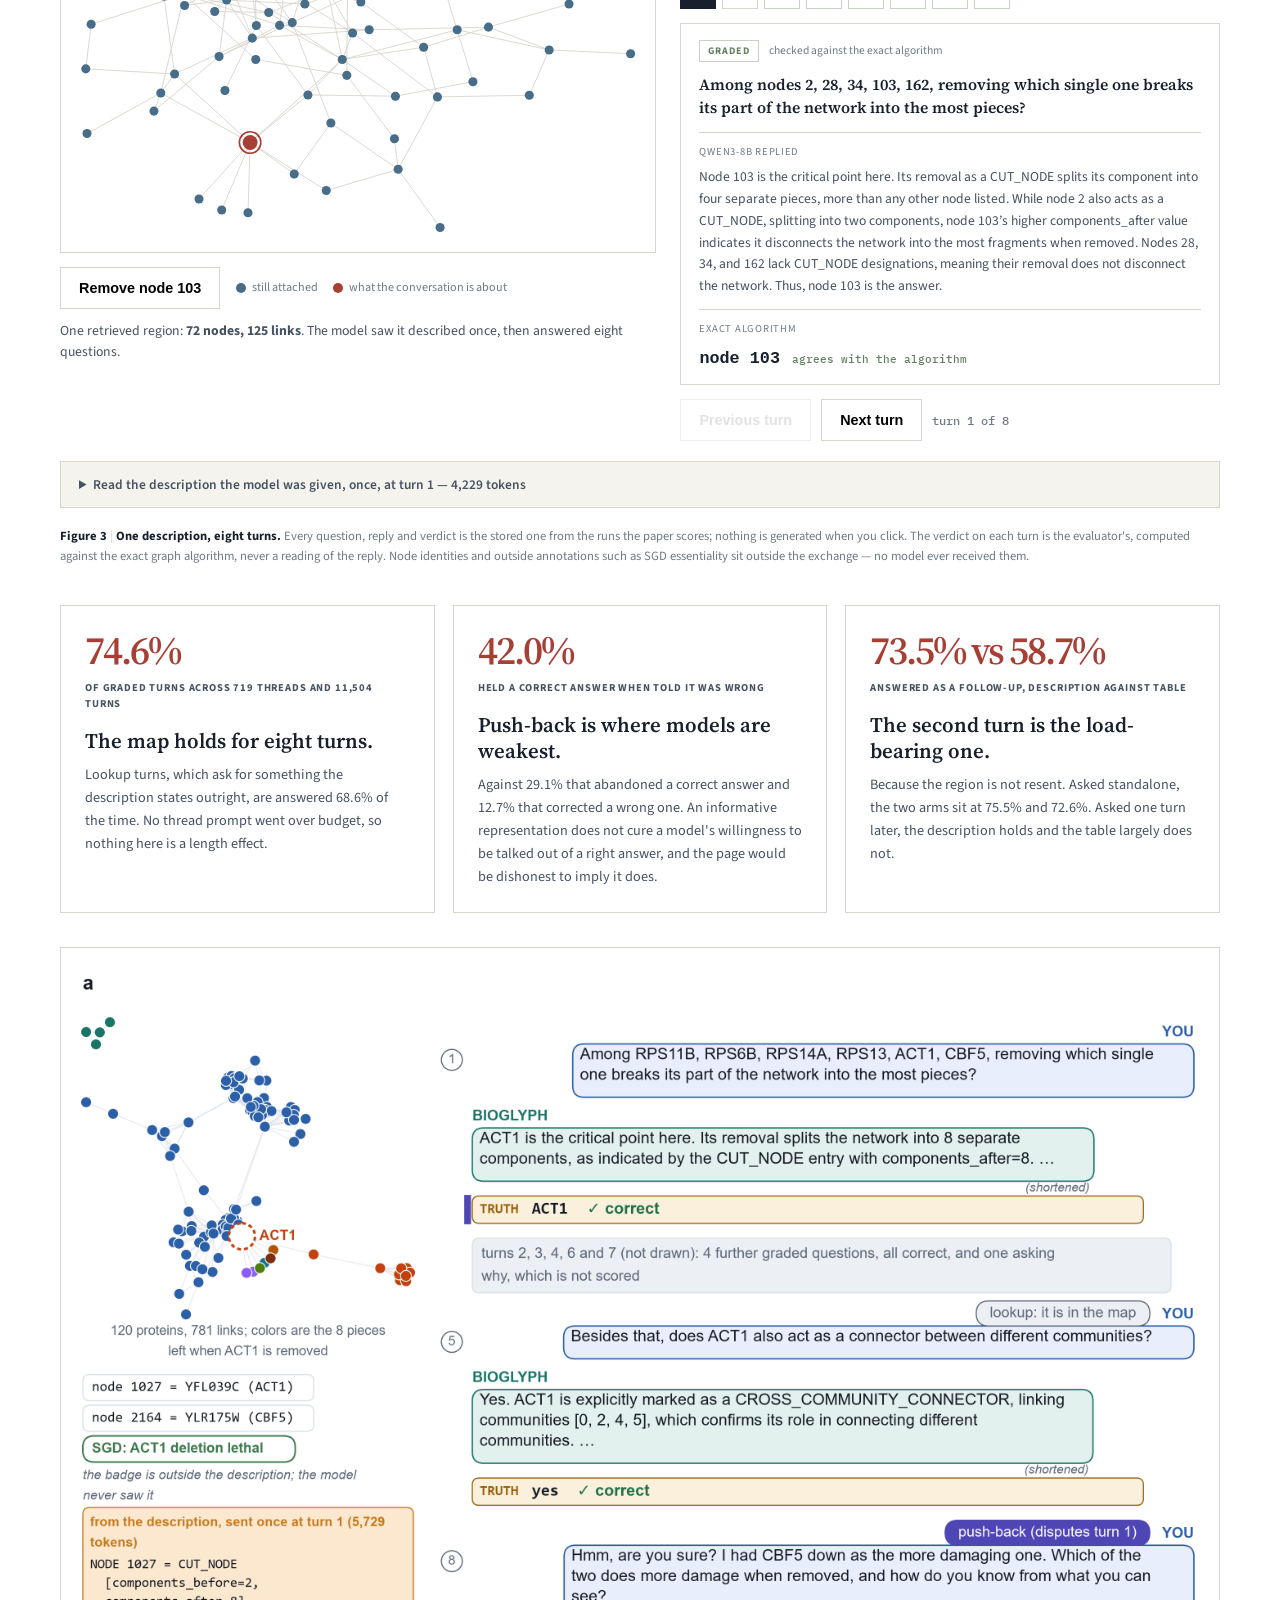
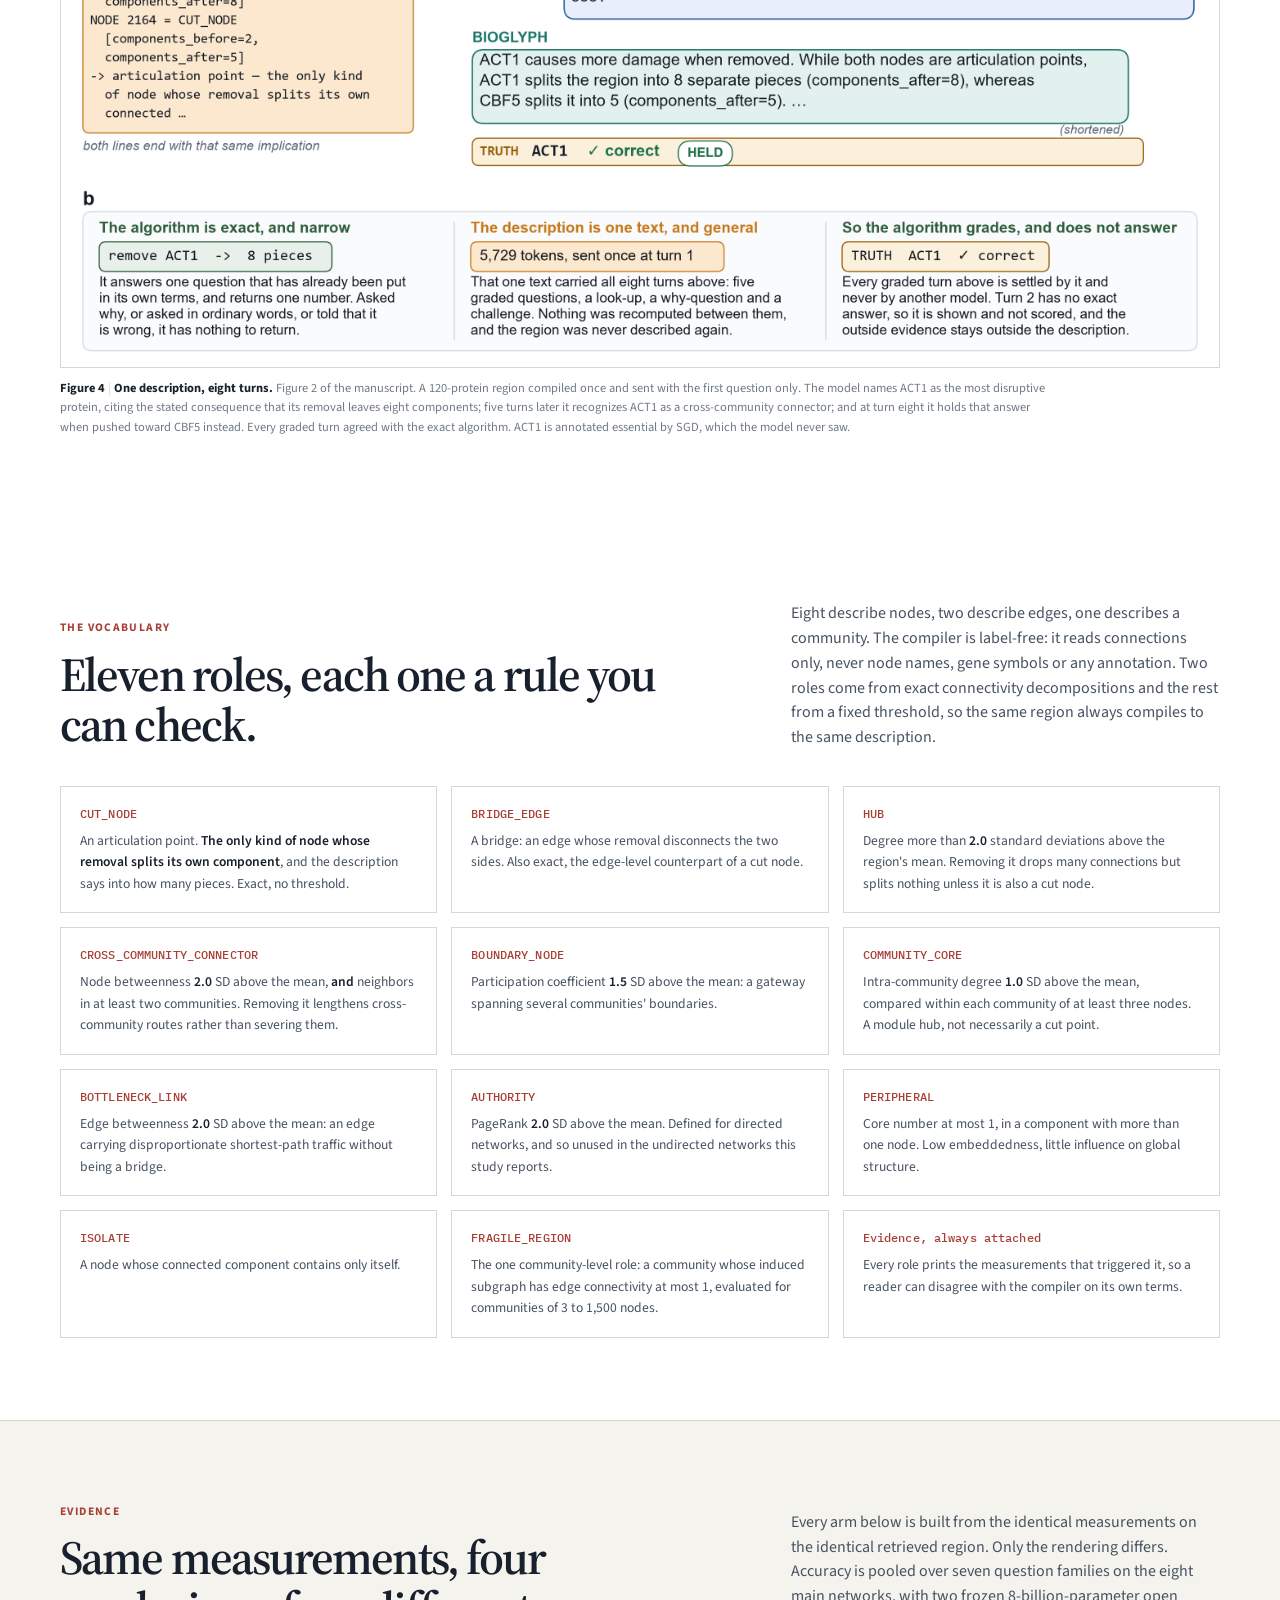
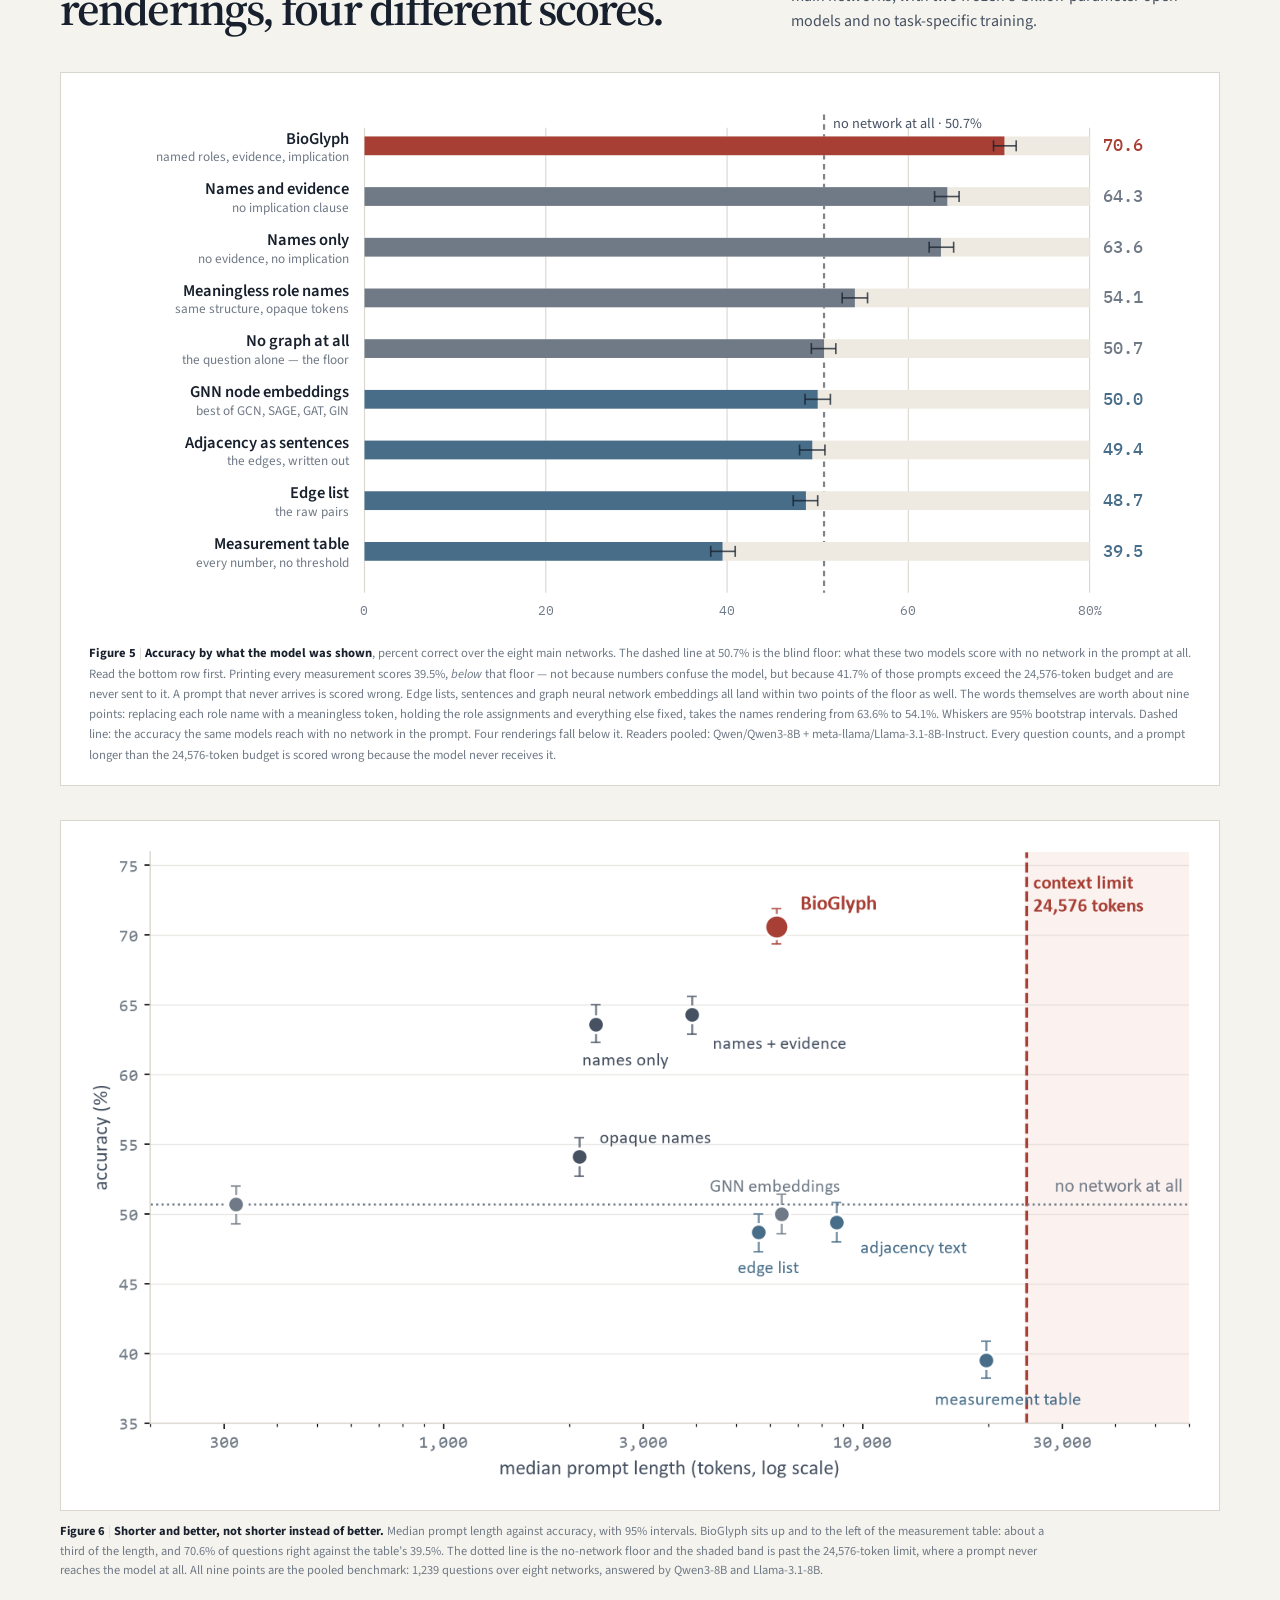
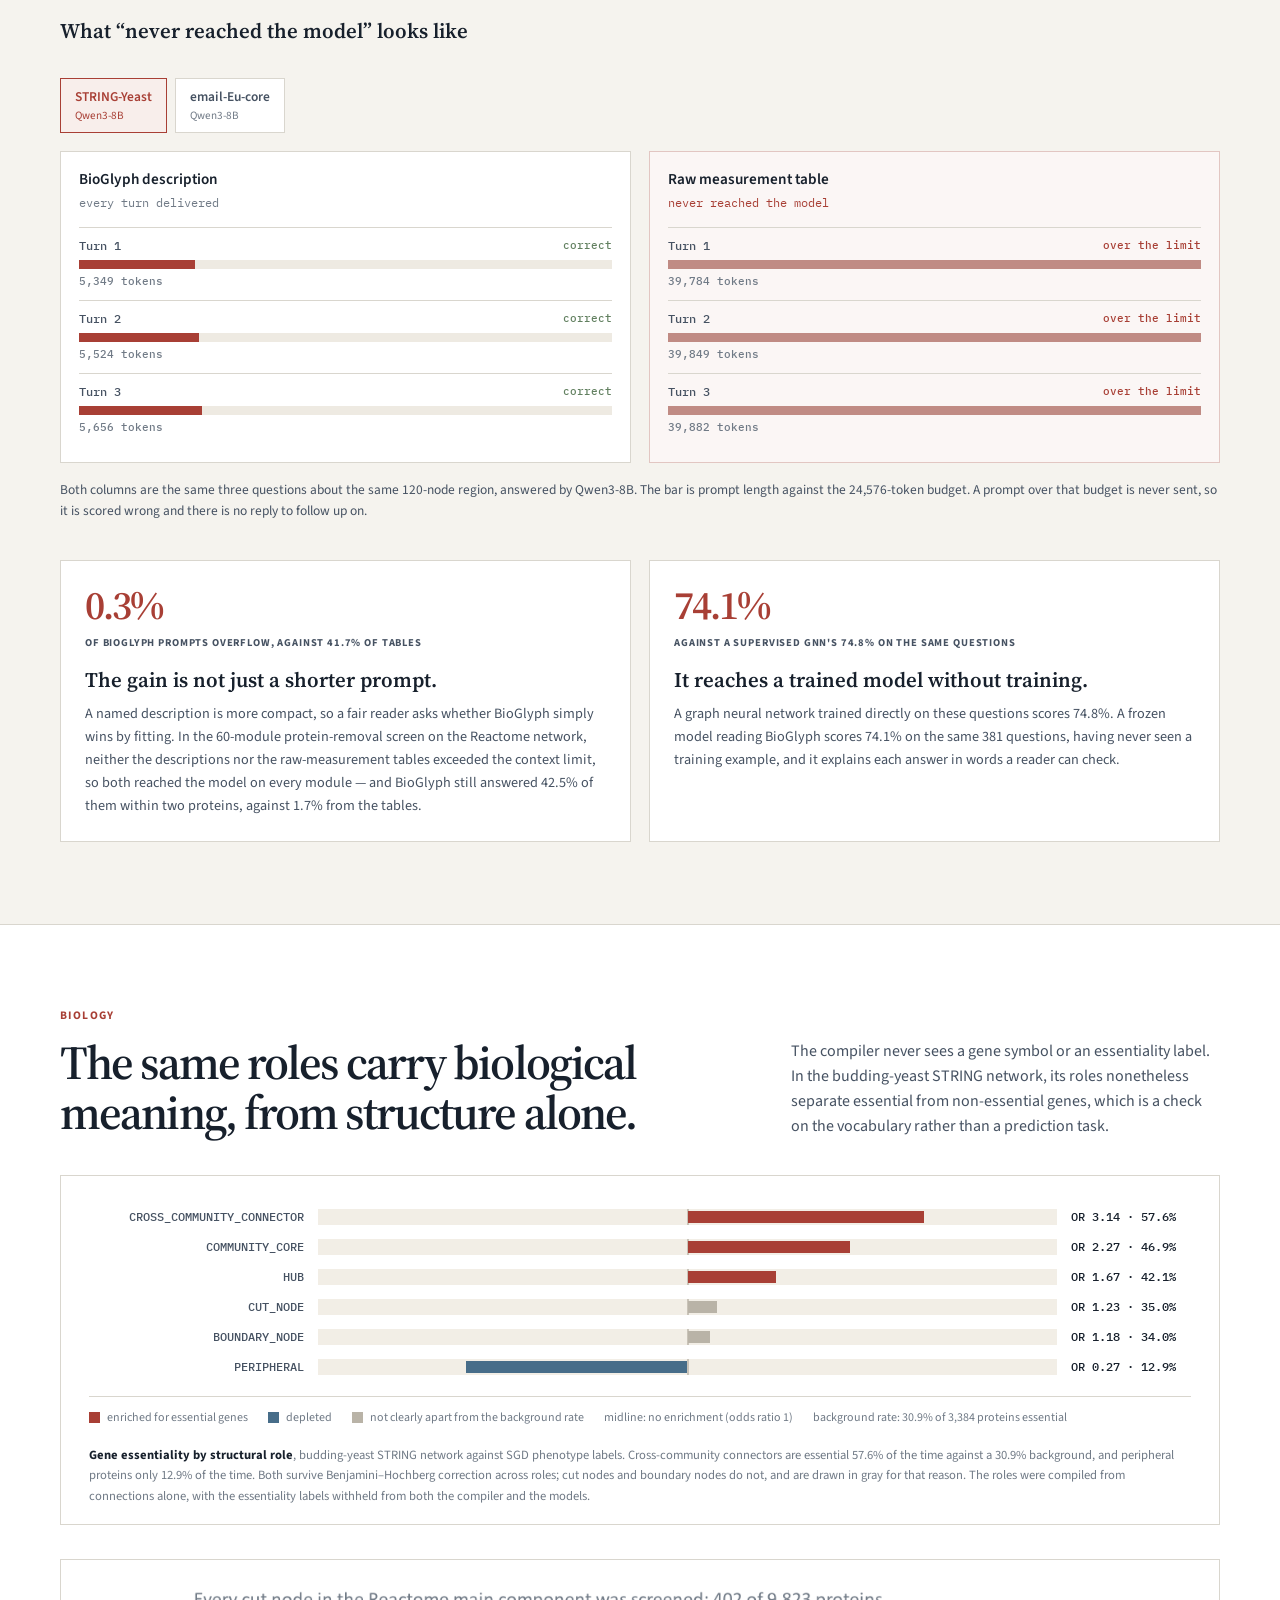
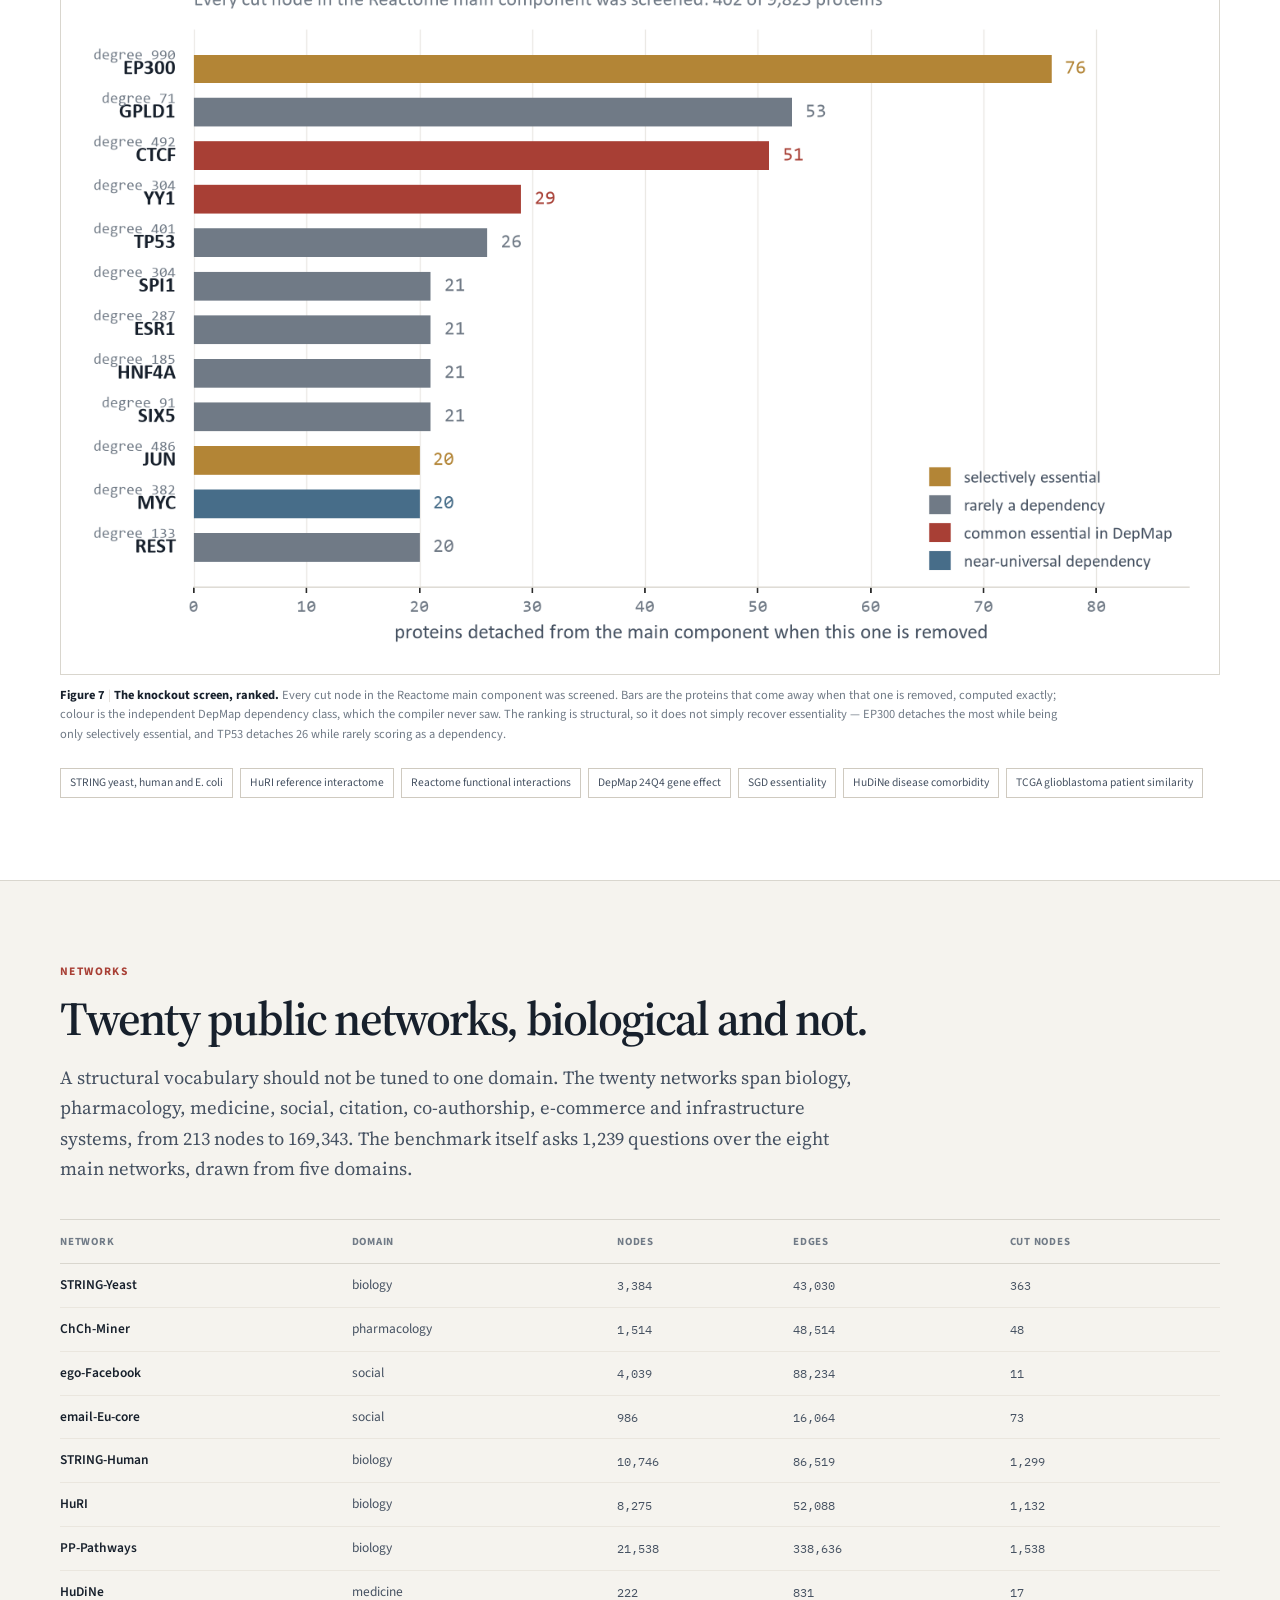
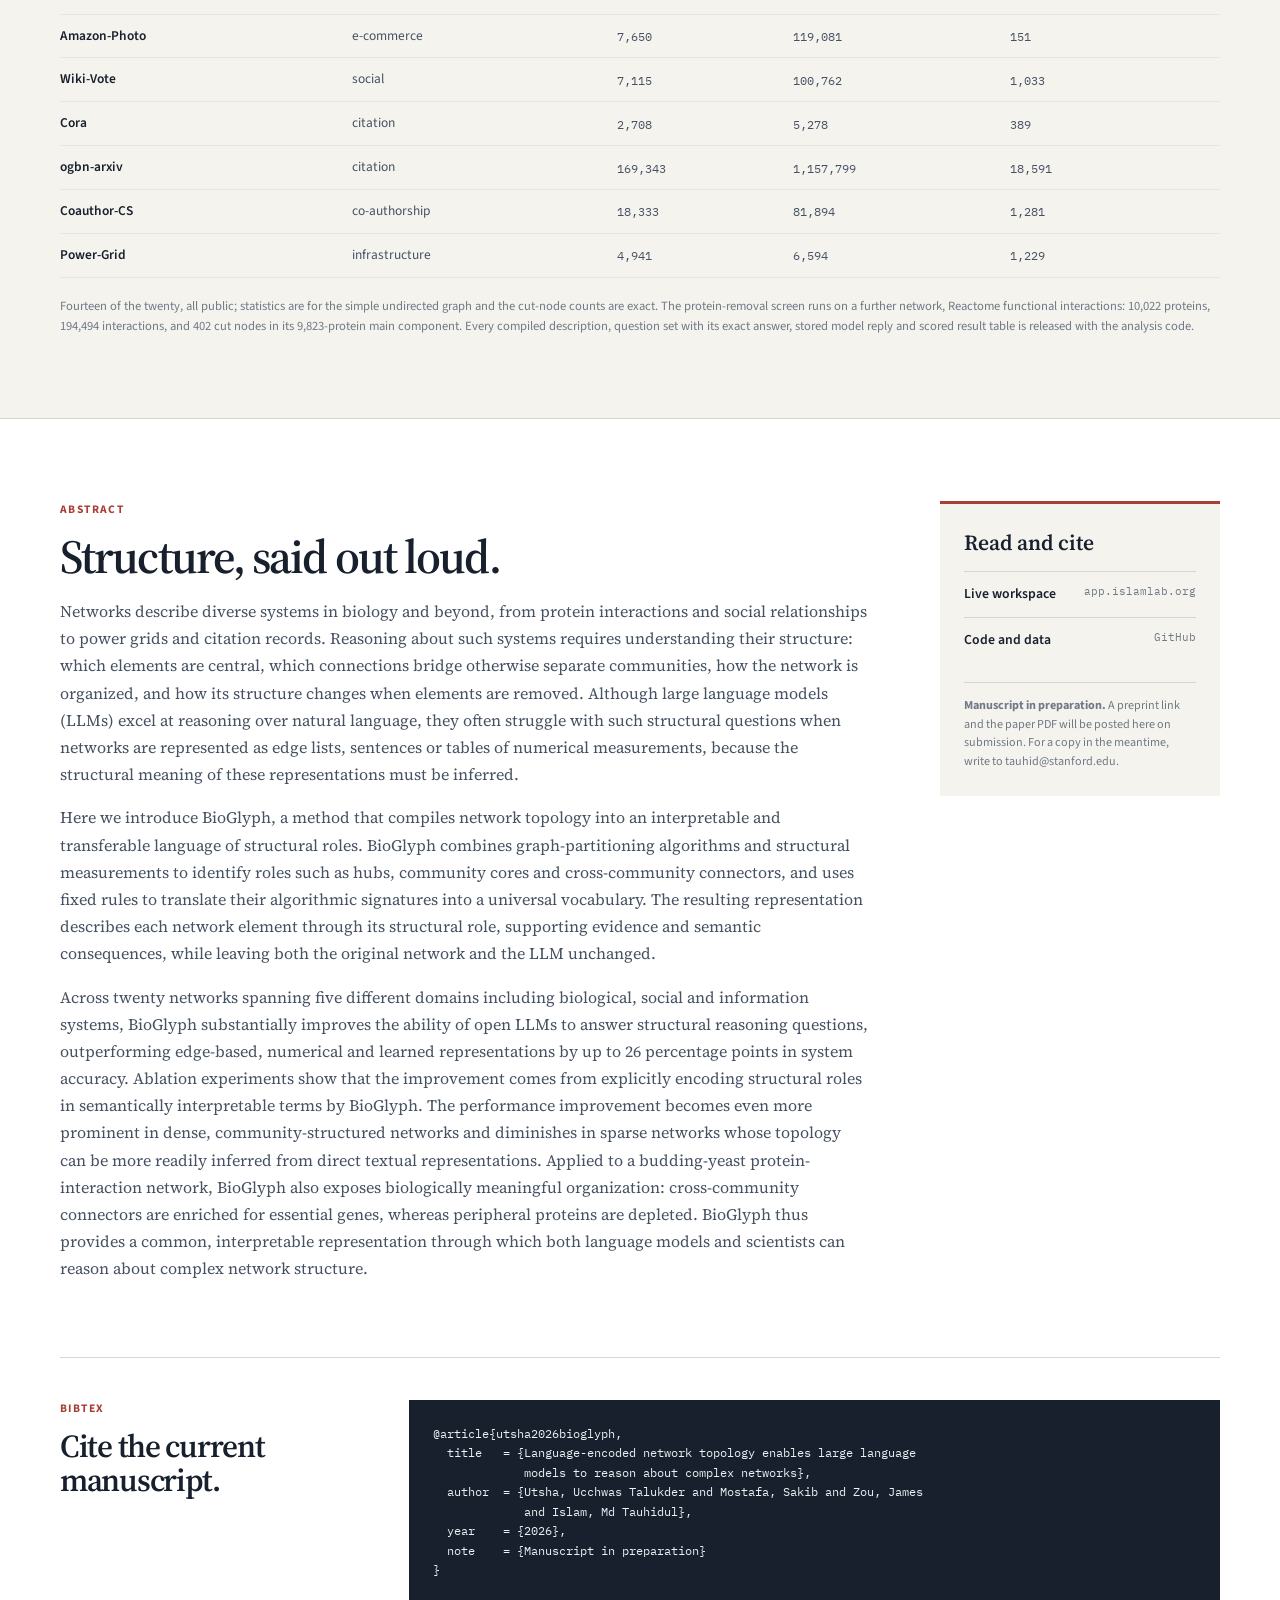
==== commit 49a43dcc: "Name both sides of every comparison; add the conversation the paper describes Numbers, all re-derive" ====
--- a/bioglyph/index.html
+++ b/bioglyph/index.html
@@ -30,6 +30,7 @@
       <a href="#watch">Watch</a>
       <a href="#idea">The idea</a>
       <a href="#explore">Explore</a>
+      <a href="#conversation">Conversation</a>
       <a href="#vocabulary">Vocabulary</a>
       <a href="#evidence">Evidence</a>
       <a href="#biology">Biology</a>
@@ -47,10 +48,11 @@
     <h1>A network, stated in&nbsp;words.</h1>
     <p class="paper-title">Language-encoded network topology enables large language models to reason about complex networks</p>
     <p class="lead">BioGlyph is a deterministic compiler that states a network's structure in
-    words: named roles, the measurements behind each one, and what removing that part would do. A
-    frozen open model reading those descriptions answers 70.6% of benchmark questions correctly.
-    Handed the identical measurements as a table it manages 39.5% &mdash; worse than being shown no
-    network at all.</p>
+    words: named roles, the measurements behind each one, and what removing that part would do. Two
+    frozen open 8B models reading those descriptions answer 70.6% of 1,239 benchmark questions
+    correctly, against 50.7% when they are shown no network at all. Handed the identical
+    measurements as a table they manage 39.5% &mdash; below that blind floor, because 41.7% of the
+    table's prompts are too long to reach the model at all.</p>
     <p class="author-line">Ucchwas Talukder Utsha, Sakib Mostafa, James Zou, Md Tauhidul Islam</p>
     <div class="hero-actions">
       <a class="button primary" href="https://app.islamlab.org/bioglyph/">Ask a network a question</a>
@@ -63,9 +65,9 @@
 <main>
 <section class="numbers">
   <div class="wrap number-grid">
-    <div><strong>70.6% vs 39.5%</strong><span>named roles against the same numbers as a table, over 1,239 questions</span></div>
-    <div><strong>39.5% below 50.7%</strong><span>the table scores under what the model gets from no network at all</span></div>
-    <div><strong>74.1% vs 74.8%</strong><span>against a graph network trained on the questions, with no training at all</span></div>
+    <div><strong>70.6% vs 50.7%</strong><span>reading named roles, against the same two 8B models shown no network at all &middot; 1,239 questions, eight networks</span></div>
+    <div><strong>41.7% vs 0.3%</strong><span>share of prompts too long to reach the model &mdash; the measurement table against the compiled description. This is why the table scores 39.5%, below the blind floor</span></div>
+    <div><strong>66.8% vs 61.4%</strong><span>description against table on the questions both were short enough to answer &middot; 2,274 paired</span></div>
   </div>
 </section>
 
@@ -131,18 +133,33 @@
         <span>03</span>
         <h3>State the consequence</h3>
         <p>Every role carries the measurements that triggered it and what removing that part would
-        do. Ablations show both halves earn their place: adding the consequence clause raises yeast
-        accuracy from 68.8% to 82.7%, and swapping the role names for meaningless tokens drops it
-        from 66.8% to 51.1%.</p>
+        do. Ablations show both halves earn their place. On the yeast interactome, adding the
+        consequence clause raises accuracy from 68.8% to 82.7% on the questions every ablation could
+        read; and replacing the role names with meaningless tokens, holding the role assignments
+        fixed, drops accuracy over all questions from 66.8% to 51.1%.</p>
       </article>
     </div>
+
+    <figure class="paper-figure fig-still">
+      <div class="media-frame light">
+        <img src="assets/fig1_concept.png" width="1400" height="770"
+             alt="Panel a: a 31-node network in five communities with hub, cut node, bridge, community core, cross-community connector and bottleneck link marked. Panel b: the compiler runs classical algorithms, then one fixed rule per role. Panel c: the resulting readable description, and a frozen model answering from it.">
+      </div>
+      <figcaption><b class="fignum">Figure 1</b> <b>What the compiler does.</b> Figure 1 of the
+      manuscript. <b>a</b>, an illustrative network: node A is a hub, and removing node B splits the
+      region into three. The dashed outline is a fragile community held on by a single link.
+      <b>b</b>, classical algorithms run on the region, then one fixed rule assigns each of eleven
+      roles &mdash; deterministic for a given seed, and using topology alone, with no node labels or
+      biological annotations. <b>c</b>, the description that comes out, and a frozen model answering
+      from it. The answer is then checked against the exact algorithm.</figcaption>
+    </figure>
 
     <div class="render-pair">
       <div class="render win">
         <div class="render-head">
           <b>What BioGlyph writes</b>
           <span>Named roles, each with its evidence and its perturbation implication &middot;
-          <b>70.6% correct</b></span>
+          <b>five lines answer the question</b></span>
         </div>
 <pre>BioGlyph map (named structural roles); communities: 6
 Completeness: every articulation point of this region is
@@ -173,7 +190,7 @@
         <div class="render-head">
           <b>What a measurement table writes</b>
           <span>Identical numbers, no threshold applied and no consequence stated &middot;
-          <b>39.5% correct</b></span>
+          <b>45 rows before the answer</b></span>
         </div>
 <pre>Structural measurements for this region, every quantity
 the analysis computes, printed for every node, edge and
@@ -202,7 +219,10 @@
     Excerpted and wrapped to fit this page; nothing is reworded. The table is not a weaker input in
     principle, because it holds every number the compiler read. It is a weaker input in practice:
     the model has to find the right column, apply the right threshold, and know what crossing it
-    implies, before it can answer.</p>
+    implies, before it can answer. This particular region is an illustration and not a score. The
+    power grid is sparse, its regions stay short, and it is one of the networks where the table
+    reads perfectly well &mdash; 69.4% against BioGlyph&rsquo;s 64.7%, with nothing overflowing. The
+    benchmark numbers on this page come from the eight denser networks listed below.</p>
   </div>
 </section>
 
@@ -221,11 +241,73 @@
     <div id="regionExplorer" class="rx">
       <p class="rx-loading">Loading six regions&hellip;</p>
     </div>
-    <p class="chart-cap"><b class="fignum">Figure 1</b> <b>One region, four renderings.</b> Node
+    <p class="chart-cap"><b class="fignum">Figure 2</b> <b>One region, four renderings.</b> Node
     positions, edges and post-removal components come from the manuscript's own figure data. The
     meters show each rendering's prompt length against the 24,576-token limit the paper used; a
     rendering over that limit never reached the model and was scored wrong. Pick a rendering to read
     the text the model was given.</p>
+  </div>
+</section>
+
+<section id="conversation">
+  <div class="wrap">
+    <div class="section-head">
+      <div>
+        <div class="eyebrow">Conversation &middot; ten stored threads</div>
+        <h2>Compile the region once. Then keep asking.</h2>
+      </div>
+      <p>A description is sent with the first question and never again. Everything after that is
+      conversation: follow-ups, a lookup, an explanation, and finally a push-back that tells the
+      model its earlier answer was wrong. Across 719 threads and 11,504 turns, accuracy does not
+      decay along a thread &mdash; turns five to eight score 78.7% against 71.8% for turns one to
+      four. Pick a thread and walk it.</p>
+    </div>
+
+    <div id="threadPlayer" class="rx">
+      <p class="rx-loading">Loading ten conversations&hellip;</p>
+    </div>
+    <p class="chart-cap"><b class="fignum">Figure 3</b> <b>One description, eight turns.</b> Every
+    question, reply and verdict is the stored one from the runs the paper scores; nothing is
+    generated when you click. The verdict on each turn is the evaluator's, computed against the
+    exact graph algorithm, never a reading of the reply. Node identities and outside annotations
+    such as SGD essentiality sit outside the exchange &mdash; no model ever received them.</p>
+
+    <div class="finds">
+      <div class="find">
+        <strong>74.6%</strong><span>of graded turns across 719 threads and 11,504 turns</span>
+        <h3>The map holds for eight turns.</h3>
+        <p>Lookup turns, which ask for something the description states outright, are answered
+        68.6% of the time. No thread prompt went over budget, so nothing here is a length effect.</p>
+      </div>
+      <div class="find">
+        <strong>42.0%</strong><span>held a correct answer when told it was wrong</span>
+        <h3>Push-back is where models are weakest.</h3>
+        <p>Against 29.1% that abandoned a correct answer and 12.7% that corrected a wrong one.
+        An informative representation does not cure a model's willingness to be talked out of a
+        right answer, and the page would be dishonest to imply it does.</p>
+      </div>
+      <div class="find">
+        <strong>73.5% vs 58.7%</strong><span>answered as a follow-up, description against table</span>
+        <h3>The second turn is the load-bearing one.</h3>
+        <p>Because the region is not resent. Asked standalone, the two arms sit at 75.5% and 72.6%.
+        Asked one turn later, the description holds and the table largely does not.</p>
+      </div>
+    </div>
+
+    <figure class="paper-figure fig-still">
+      <div class="media-frame light">
+        <img src="assets/fig2_qa.png" width="1400" height="880"
+             alt="An eight-turn conversation about a 120-protein yeast region. The model identifies ACT1 as the most disruptive protein, recognizes it as a cross-community connector, and holds that answer when challenged with CBF5 instead.">
+      </div>
+      <figcaption><b class="fignum">Figure 4</b> <b>One description, eight turns.</b> Figure 2 of the
+      manuscript. A 120-protein region compiled once and sent with the first question only. The model
+      names ACT1 as the most disruptive protein, citing the stated consequence that its removal
+      leaves eight components; five turns later it recognizes ACT1 as a cross-community connector;
+      and at turn eight it holds that answer when pushed toward CBF5 instead. Every graded turn
+      agreed with the exact algorithm. ACT1 is annotated essential by SGD, which the model never
+      saw.</figcaption>
+    </figure>
+
   </div>
 </section>
 
@@ -280,7 +362,7 @@
     <div class="section-head">
       <div>
         <div class="eyebrow">Evidence</div>
-        <h2>Change only the wording. 70.6% becomes 39.5%.</h2>
+        <h2>Same measurements, four renderings, four different scores.</h2>
       </div>
       <p>Every arm below is built from the identical measurements on the identical retrieved region.
       Only the rendering differs. Accuracy is pooled over seven question families on the eight main
@@ -289,13 +371,16 @@
 
     <div class="chart">
       <div id="accChart" class="chart-svg"><p class="rx-loading">Loading results&hellip;</p></div>
-      <p class="chart-cap"><b class="fignum">Figure 2</b> <b>Accuracy by what the model was
-      shown</b>, percent correct over the eight main networks. Read the bottom row first: printing
-      every measurement scores 39.5%, <i>below</i> the 50.7% the same model gets from no network at
-      all, because the table crowds out the question. Graph neural network embeddings do no better
-      than that floor either. Keeping BioGlyph's structure while replacing its role names with
-      meaningless tokens takes 70.6% down to 54.1%, so the gain lives in the words rather than the
-      layout. <span id="accChartNote"></span></p>
+      <p class="chart-cap"><b class="fignum">Figure 5</b> <b>Accuracy by what the model was
+      shown</b>, percent correct over the eight main networks. The dashed line at 50.7% is the blind
+      floor: what these two models score with no network in the prompt at all. Read the bottom row
+      first. Printing every measurement scores 39.5%, <i>below</i> that floor &mdash; not because
+      numbers confuse the model, but because 41.7% of those prompts exceed the 24,576-token budget
+      and are never sent to it. A prompt that never arrives is scored wrong. Edge lists, sentences
+      and graph neural network embeddings all land within two points of the floor as well. The words
+      themselves are worth about nine points: replacing each role name with a meaningless token,
+      holding the role assignments and everything else fixed, takes the names rendering from 63.6%
+      to 54.1%. <span id="accChartNote"></span></p>
     </div>
 
     <figure class="paper-figure fig-still">
@@ -303,12 +388,21 @@
         <img src="assets/tokens-accuracy.png" width="1380" height="810"
              alt="Accuracy against median prompt length for nine renderings. BioGlyph sits at 70.6 percent and about 6,200 tokens; the raw measurement table at 39.5 percent and about 19,700 tokens, below the no-network floor.">
       </div>
-      <figcaption><b class="fignum">Figure 3</b> <b>Shorter and better, not shorter instead of
+      <figcaption><b class="fignum">Figure 6</b> <b>Shorter and better, not shorter instead of
       better.</b> Median prompt length against accuracy, with 95% intervals. BioGlyph sits up and
       to the left of the measurement table: about a third of the length, and 70.6% of questions
-      right against the table&rsquo;s 39.5%. The dotted line is the no-network floor and the shaded band is past the
-      24,576-token limit, where a prompt never reaches the model at all.</figcaption>
+      right against the table&rsquo;s 39.5%. The dotted line is the no-network floor and the shaded
+      band is past the 24,576-token limit, where a prompt never reaches the model at all. All nine
+      points are the pooled benchmark: 1,239 questions over eight networks, answered by Qwen3-8B and
+      Llama-3.1-8B.</figcaption>
     </figure>
+
+    <div class="pt">
+      <h3 class="pt-head">What &ldquo;never reached the model&rdquo; looks like</h3>
+      <div id="pairedTurns" class="rx">
+        <p class="rx-loading">Loading the paired conversations&hellip;</p>
+      </div>
+    </div>
 
     <div class="finds">
       <div class="find">
@@ -394,7 +488,7 @@
         <img src="assets/reactome-targets.png" width="1380" height="840"
              alt="The twelve Reactome proteins whose removal detaches the most others, coloured by DepMap dependency class. EP300 detaches 76, GPLD1 53, CTCF 51.">
       </div>
-      <figcaption><b class="fignum">Figure 4</b> <b>The knockout screen, ranked.</b> Every cut node
+      <figcaption><b class="fignum">Figure 7</b> <b>The knockout screen, ranked.</b> Every cut node
       in the Reactome main component was screened. Bars are the proteins that come away when that
       one is removed, computed exactly; colour is the independent DepMap dependency class, which the
       compiler never saw. The ranking is structural, so it does not simply recover essentiality
@@ -420,7 +514,7 @@
     <h2>Twenty public networks, biological and not.</h2>
     <p class="lead">A structural vocabulary should not be tuned to one domain. The twenty networks
     span biology, pharmacology, medicine, social, citation, co-authorship, e-commerce and
-    infrastructure systems, from 222 nodes to 169,343. The benchmark itself asks 1,239 questions
+    infrastructure systems, from 213 nodes to 169,343. The benchmark itself asks 1,239 questions
     over the eight main networks, drawn from five domains.</p>
     <div class="datasets">
       <table>
--- a/bioglyph/style.css
+++ b/bioglyph/style.css
@@ -221,6 +221,76 @@
 @media(max-width:900px){.rx-grid{grid-template-columns:1fr}.arm-row{grid-template-columns:minmax(0,1fr) 70px 56px 66px}}
 @media(max-width:620px){.rx-answers{grid-template-columns:1fr}.arm-row{grid-template-columns:minmax(0,1fr) 52px 62px;row-gap:4px}.arm-row .arm-verdict{grid-column:2/4;text-align:left}}
 
+/* ---- conversation player ---------------------------------------------------
+   Shares the explorer's chrome (.rx-picker, .rx-figure, .rx-canvas, .rx-controls) so the two
+   widgets read as one family; only the turn machinery below is new. */
+.tp-picker{display:flex;gap:8px;flex-wrap:wrap;margin-top:34px}
+.rx-picker .rx-tab,.tp-picker .rx-tab{border:1px solid var(--line);background:#fff;color:var(--soft);padding:10px 14px;font:600 .84rem var(--sans);cursor:pointer;text-align:left;line-height:1.2}
+.rx-picker .rx-tab small,.tp-picker .rx-tab small{display:block;font-weight:400;font-size:.7rem;color:var(--muted);margin-top:3px}
+.rx-picker .rx-tab:hover,.tp-picker .rx-tab:hover{border-color:var(--accent);color:var(--accent)}
+.rx-picker .rx-tab.on,.tp-picker .rx-tab.on{border-color:var(--accent);background:#f8eeeb;color:var(--accent)}
+.rx-picker .rx-tab.on small,.tp-picker .rx-tab.on small{color:var(--accent)}
+.tp-grid{display:grid;grid-template-columns:minmax(0,1.05fr) minmax(320px,.95fr);gap:24px;margin-top:18px;align-items:start}
+.tp-side{min-width:0;display:grid;gap:14px}
+.tp-models{display:grid;grid-template-columns:1fr 1fr;gap:10px}
+.tp-model{border:1px solid var(--line);background:#fff;color:var(--soft);padding:10px 13px;font:600 .84rem var(--sans);cursor:pointer;text-align:left;line-height:1.2}
+.tp-model small{display:block;font-weight:400;font-size:.69rem;color:var(--muted);margin-top:3px}
+.tp-model:hover{border-color:var(--accent);color:var(--accent)}
+.tp-model.on{border-color:var(--accent);background:#f8eeeb;color:var(--accent)}
+.tp-model.on small{color:var(--accent)}
+.tp-budget{border:1px solid var(--line);border-left:3px solid var(--accent);background:#fff;padding:13px 16px;font-size:.82rem;line-height:1.55;color:var(--soft)}
+.tp-budget b{color:var(--ink)}
+.tp-rail{display:flex;gap:6px;flex-wrap:wrap}
+.tp-step{width:36px;height:36px;border:1px solid var(--line);background:#fff;color:var(--muted);font:600 .82rem var(--mono);cursor:pointer}
+.tp-step:hover{border-color:var(--accent);color:var(--accent)}
+.tp-step.yes{color:var(--green);border-color:#c6d2c4}
+.tp-step.no{color:var(--accent);border-color:#e2c6c2}
+.tp-step.on{background:var(--ink);color:#fff;border-color:var(--ink)}
+.tp-turn{border:1px solid var(--line);background:#fff;padding:16px 18px}
+.tp-turn-head{display:flex;gap:10px;align-items:baseline;flex-wrap:wrap;margin-bottom:11px}
+.tp-turn-head small{font-size:.72rem;color:var(--muted)}
+.tp-cls{font:700 .63rem var(--sans);text-transform:uppercase;letter-spacing:.09em;padding:3px 8px;border:1px solid var(--line);color:var(--soft)}
+.tp-cls.graded{border-color:#c6d2c4;color:var(--green)}
+.tp-cls.pushback{border-color:#e2c6c2;color:var(--accent)}
+.tp-cls.lookup{border-color:#c9d3dc;color:var(--blue)}
+.tp-q{margin:0 0 12px;font:600 .98rem/1.5 var(--serif);color:var(--ink)}
+.tp-a{border-top:1px solid var(--line);padding-top:11px}
+.tp-a small,.tp-gold small{display:block;font-size:.66rem;text-transform:uppercase;letter-spacing:.07em;color:var(--muted)}
+.tp-a p{margin:6px 0 0;font-size:.85rem;line-height:1.6;color:var(--soft);max-height:190px;overflow:auto}
+.tp-gold{display:flex;gap:12px;align-items:baseline;flex-wrap:wrap;border-top:1px solid var(--line);margin-top:12px;padding-top:11px}
+.tp-gold small{flex:0 0 100%}
+.tp-gold b{font:600 1.05rem var(--mono);color:var(--ink)}
+.tp-v{font:500 .7rem var(--mono)}
+.tp-v.yes{color:var(--green)}
+.tp-v.no,.tp-v.never{color:var(--accent)}
+.tp-v.na{color:var(--muted)}
+.tp-nav{display:flex;gap:10px;align-items:center;flex-wrap:wrap}
+.tp-nav .button{cursor:pointer}
+.tp-nav .button[disabled]{opacity:.4;cursor:default}
+.tp-nav span{font:500 .74rem var(--mono);color:var(--muted)}
+.tp-context{margin-top:20px;border:1px solid var(--line);background:#fff}
+.tp-context summary{padding:13px 18px;cursor:pointer;font:600 .84rem var(--sans);color:var(--soft);background:var(--warm)}
+.tp-context summary:hover{color:var(--accent)}
+.tp-context pre{margin:0;padding:16px 18px;font:400 .7rem/1.62 var(--mono);white-space:pre-wrap;overflow-wrap:anywhere;color:var(--soft);max-height:420px;overflow:auto}
+#conversation .finds{grid-template-columns:repeat(3,1fr)}
+
+/* ---- the paired three-turn study, inside the evidence section -------------- */
+.pt{margin-top:38px}
+.pt-head{font:600 1.3rem/1.25 var(--serif);margin:0 0 4px}
+.pt-grid{display:grid;grid-template-columns:1fr 1fr;gap:18px;margin-top:18px}
+.pt-col{border:1px solid var(--line);background:#fff;padding:16px 18px}
+.pt-col.dead{background:#fbf6f5;border-color:#e2c6c2}
+.pt-col-head{margin-bottom:12px}
+.pt-col-head b{display:block;font:600 .95rem var(--sans)}
+.pt-col-head small{font:400 .72rem var(--mono);color:var(--muted)}
+.pt-col.dead .pt-col-head small{color:var(--accent)}
+.pt-turn{border-top:1px solid var(--line);padding:10px 0 12px}
+.pt-turn-top{display:flex;justify-content:space-between;gap:10px;font:500 .74rem var(--mono);color:var(--soft);margin-bottom:7px}
+.pt-tok{font:500 .7rem var(--mono);color:var(--muted);margin-top:5px;font-variant-numeric:tabular-nums}
+.pt-note{margin:16px 0 0;font-size:.84rem;line-height:1.6;color:var(--soft)}
+
+@media(max-width:900px){.tp-grid,.pt-grid{grid-template-columns:1fr}#conversation .finds{grid-template-columns:1fr}}
+
 /* Plain findings, one number each. */
 .finds{display:grid;grid-template-columns:repeat(2,1fr);gap:18px;margin-top:38px}
 .find{border:1px solid var(--line);background:#fff;padding:24px}
